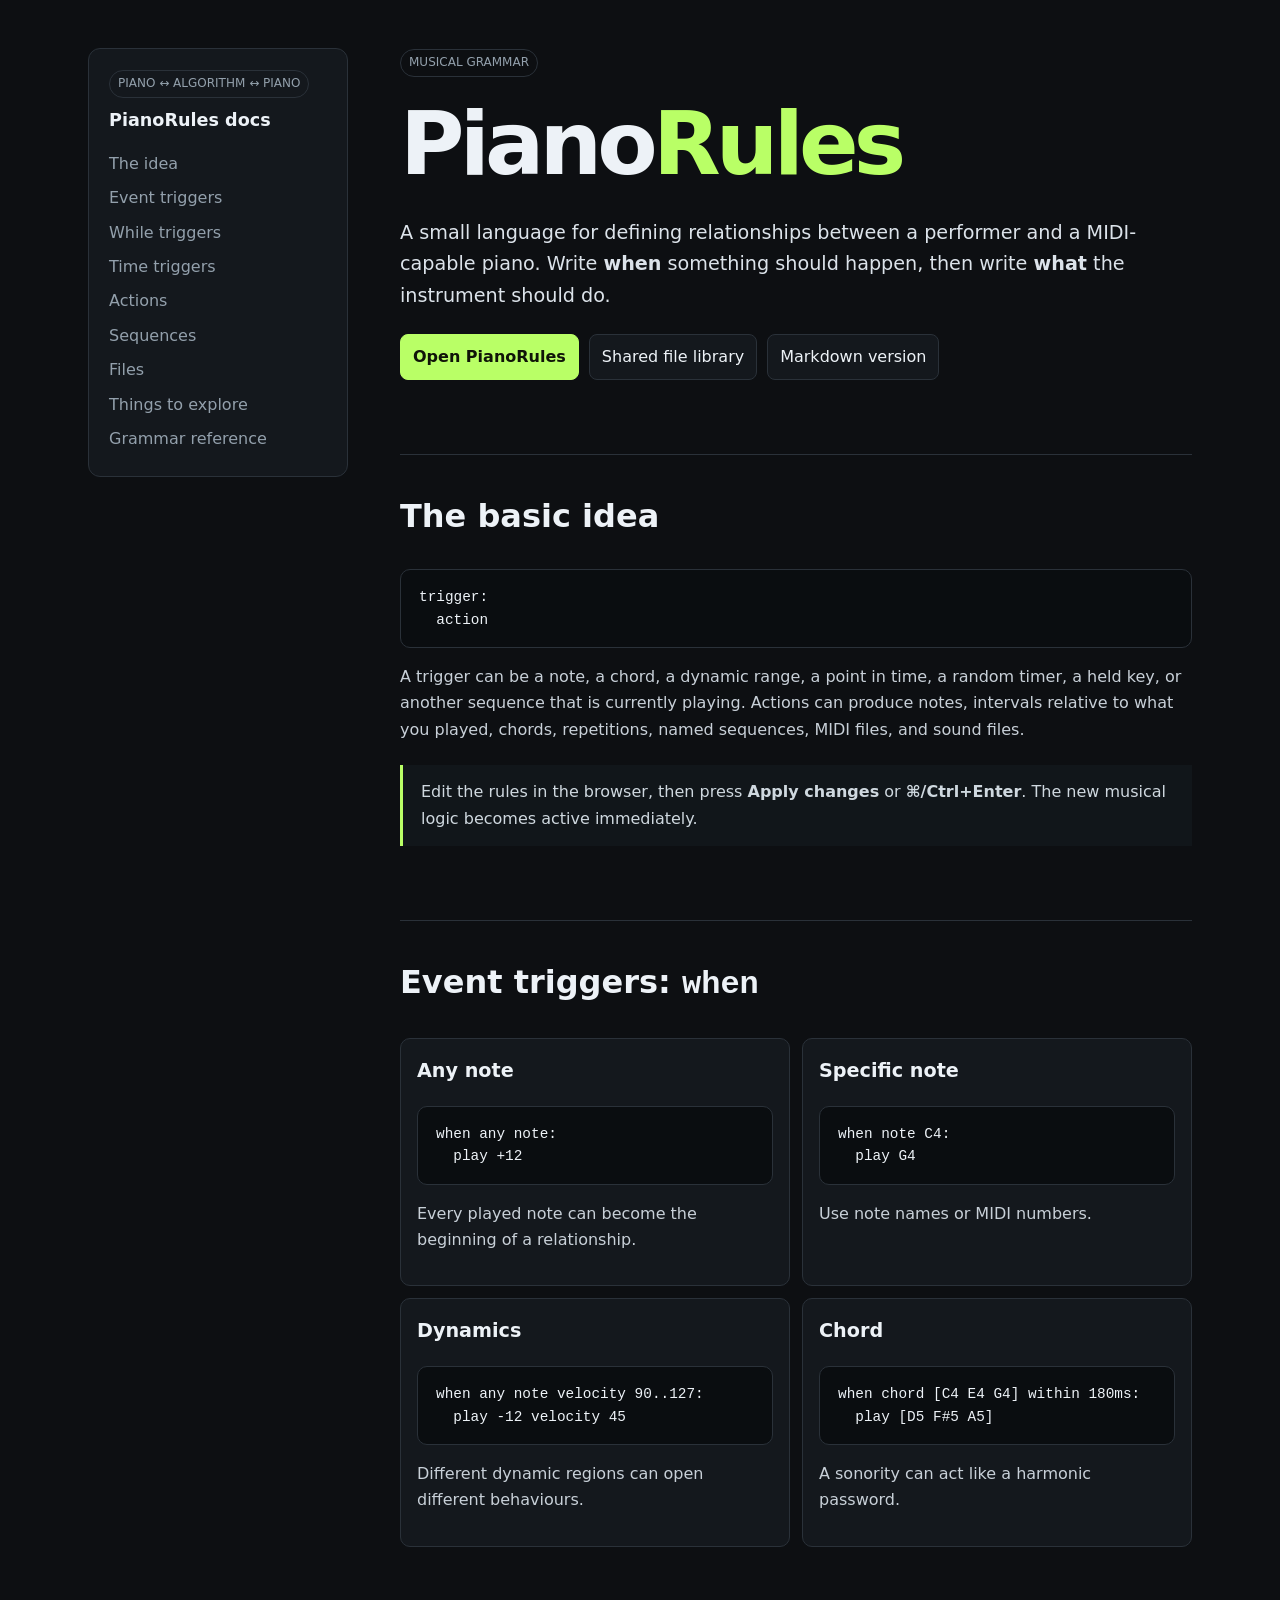
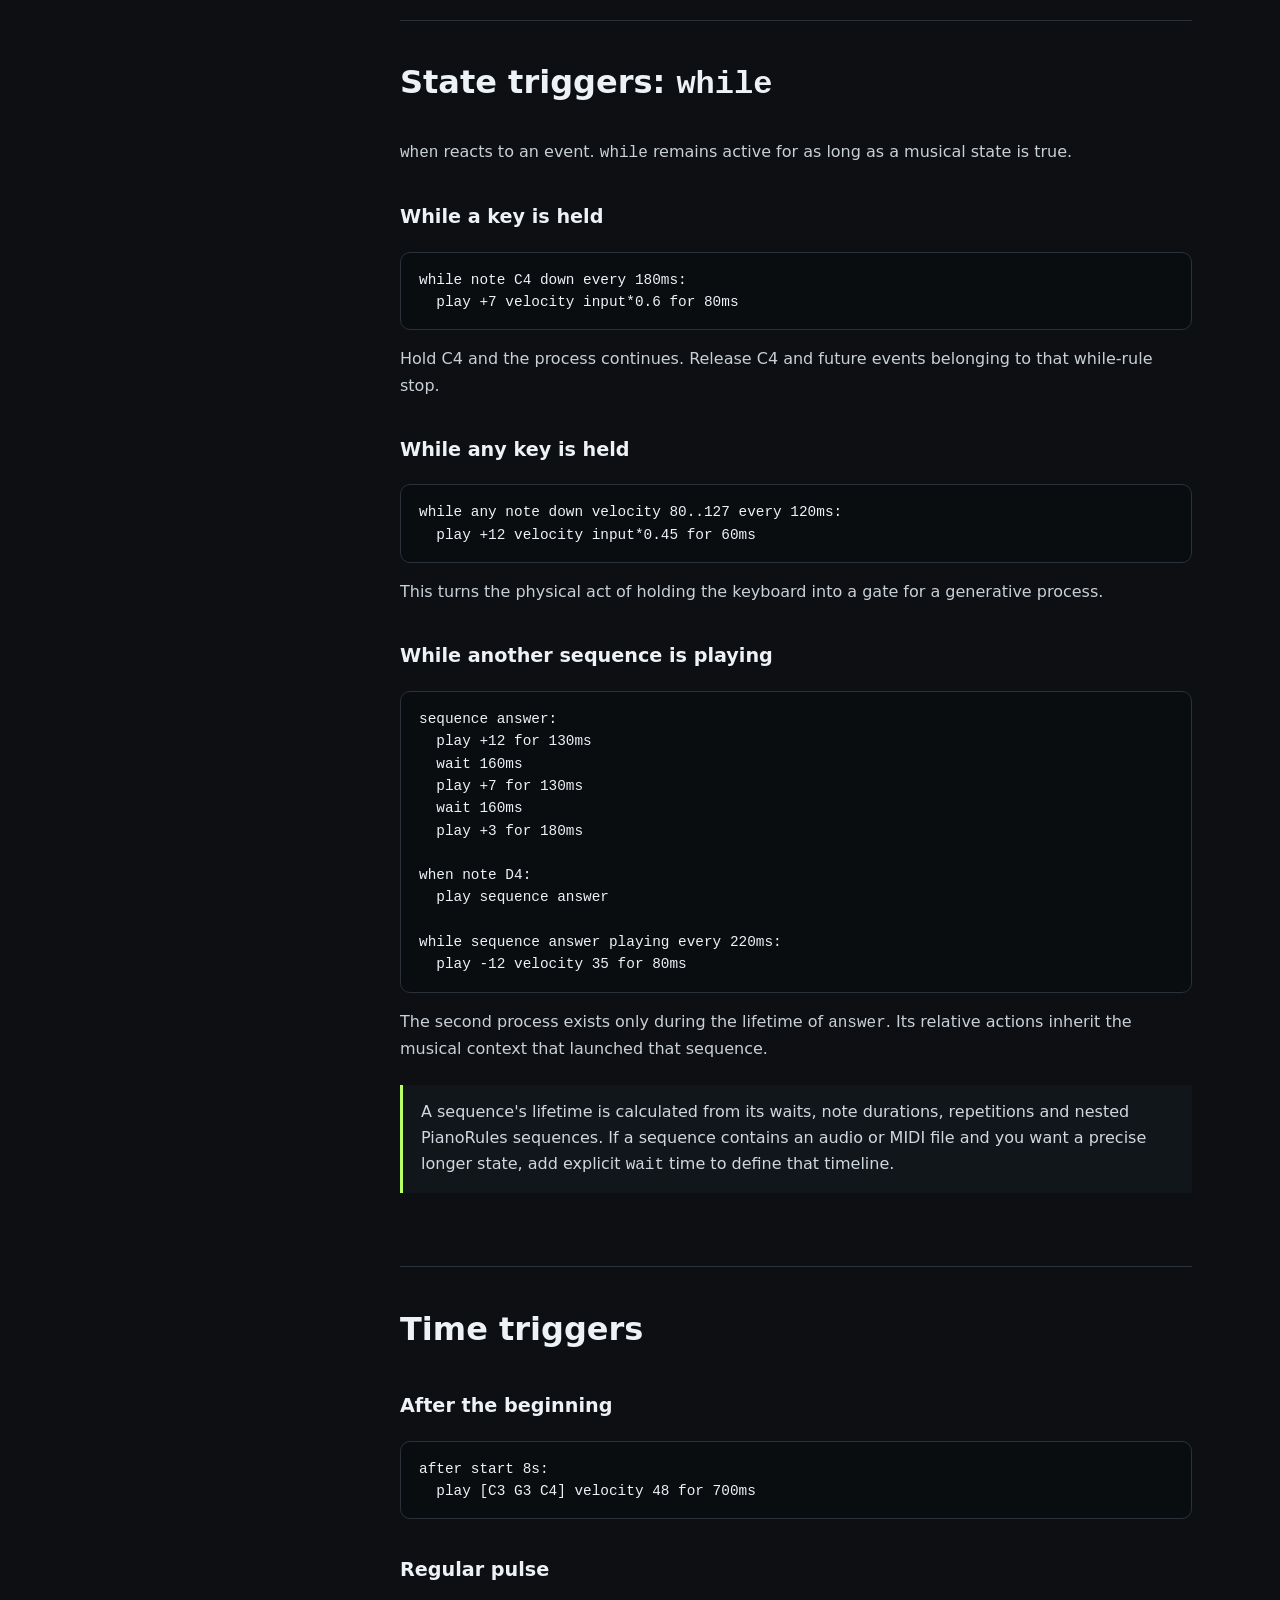
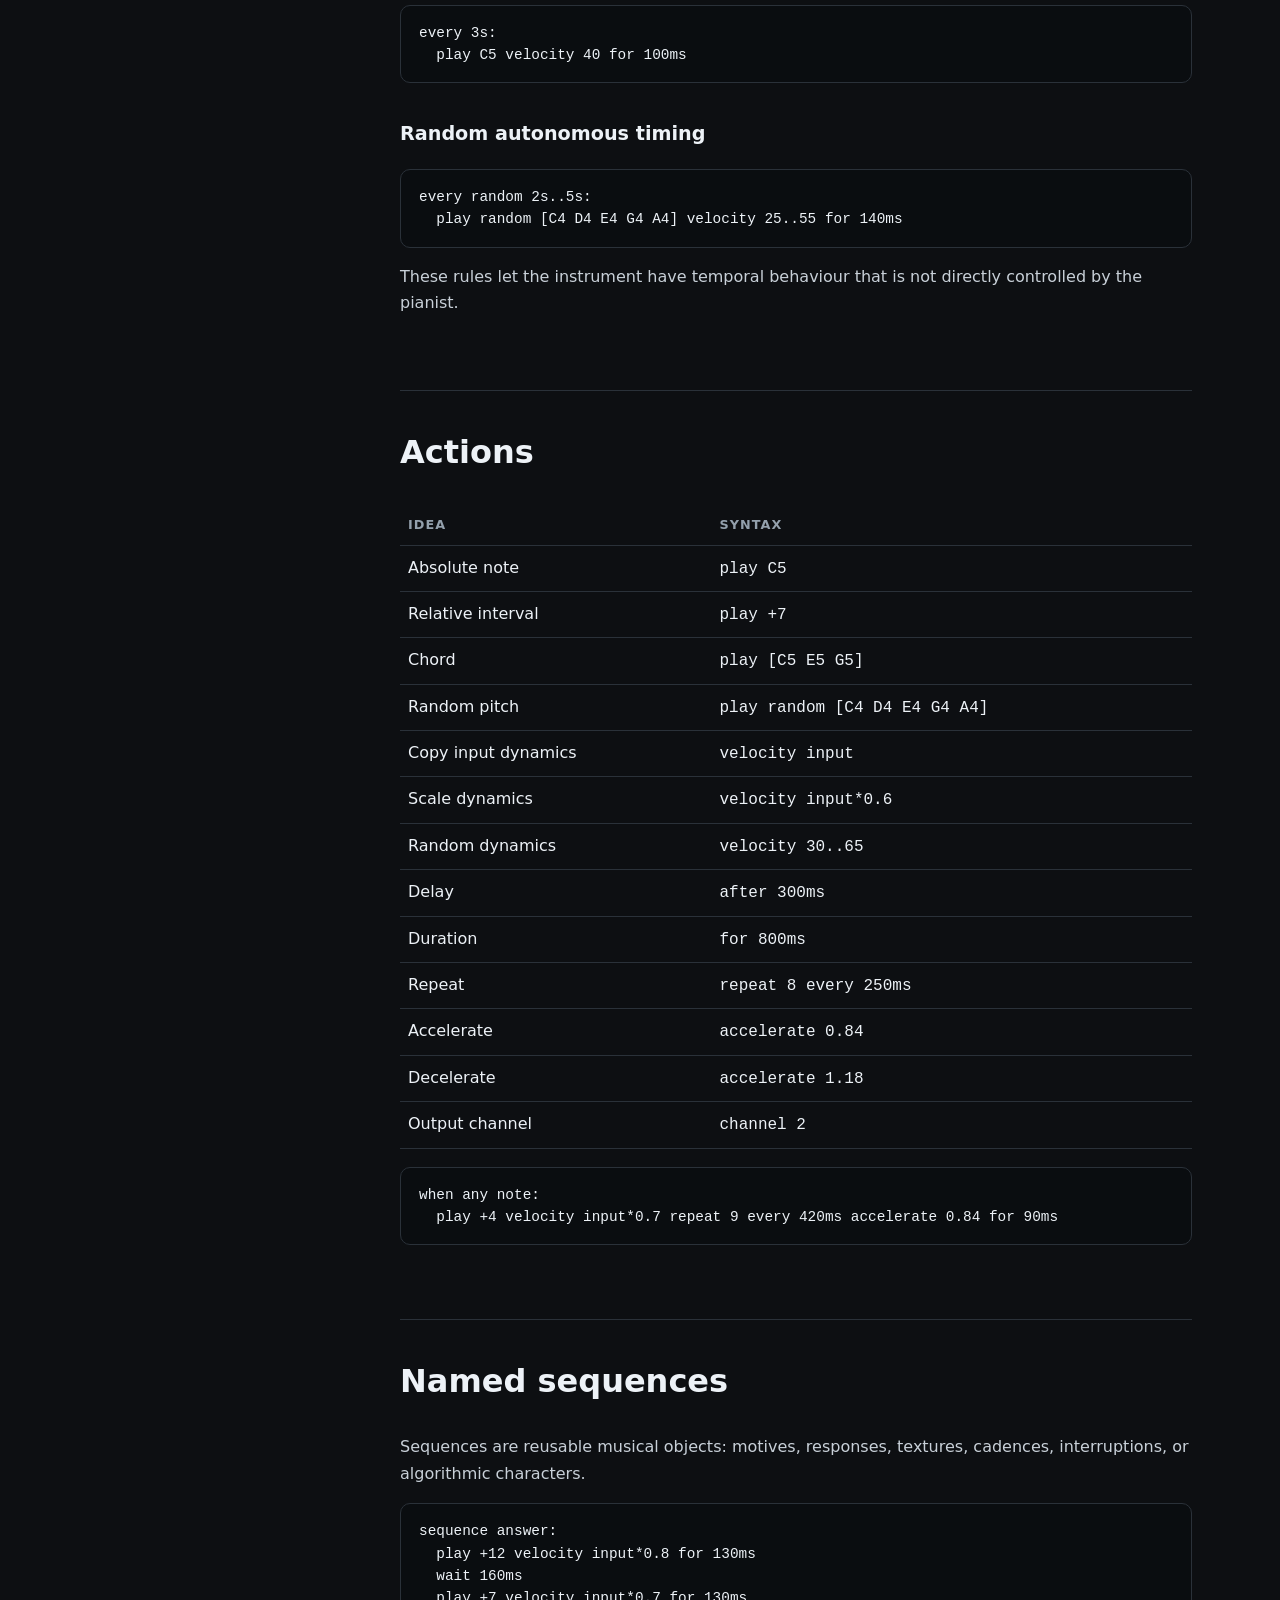
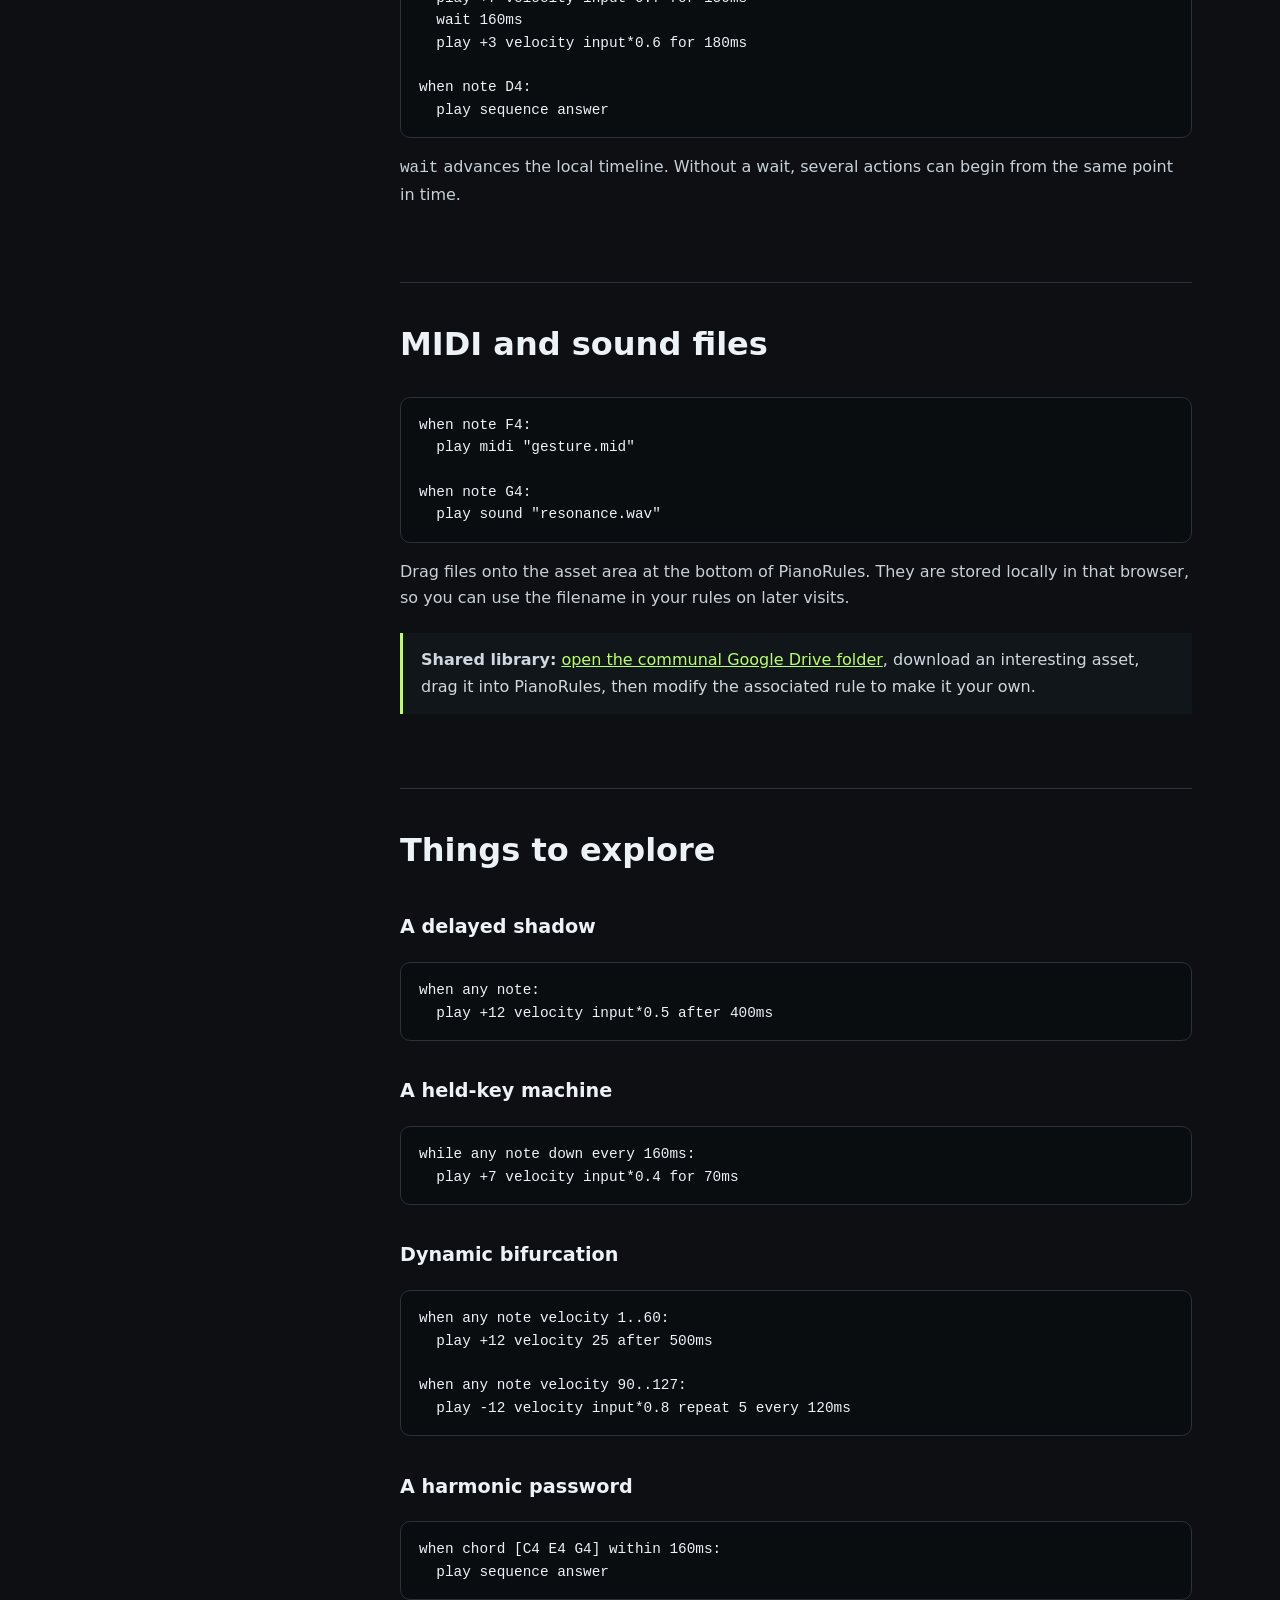
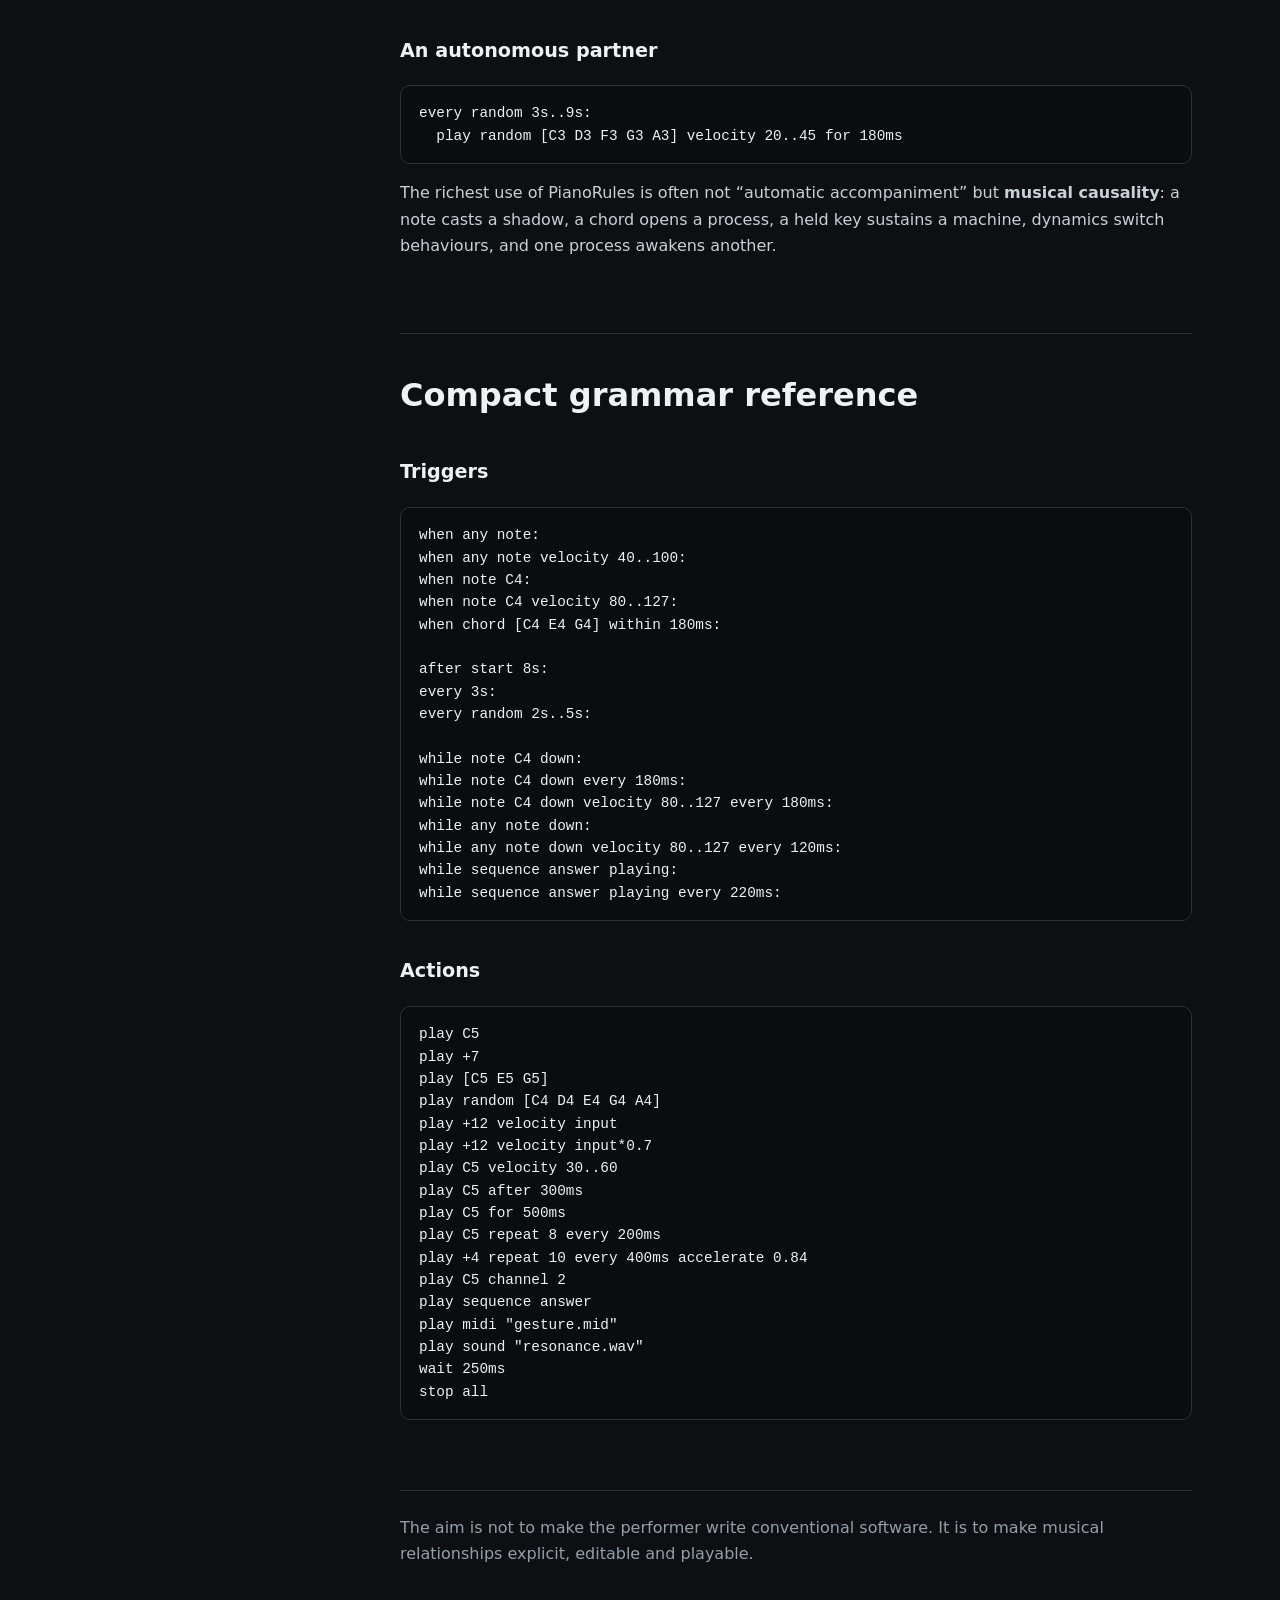
==== docs/index.html @ 67c1be5c "prototype v3 docs" ====
<!doctype html>
<html lang="en">
<head>
  <meta charset="utf-8">
  <meta name="viewport" content="width=device-width,initial-scale=1">
  <meta name="theme-color" content="#0d0f12">
  <title>PianoRules — Musical Grammar</title>
  <style>
    :root{color-scheme:dark;--bg:#0d0f12;--panel:#14181d;--line:#2a3139;--text:#edf2f7;--muted:#93a0ac;--accent:#b9ff66;--code:#0a0d10}
    *{box-sizing:border-box} html{scroll-behavior:smooth} body{margin:0;background:var(--bg);color:var(--text);font:16px/1.65 ui-sans-serif,system-ui,-apple-system,BlinkMacSystemFont,"Segoe UI",sans-serif}
    a{color:var(--accent)} code,pre{font-family:ui-monospace,SFMono-Regular,Menlo,Monaco,Consolas,monospace}
    .layout{display:grid;grid-template-columns:260px minmax(0,820px);gap:52px;max-width:1160px;margin:auto;padding:48px 28px 100px}
    nav{position:sticky;top:28px;align-self:start;border:1px solid var(--line);background:var(--panel);padding:20px;border-radius:12px}
    nav strong{display:block;font-size:1.1rem;margin-bottom:12px} nav a{display:block;color:var(--muted);text-decoration:none;padding:4px 0} nav a:hover{color:var(--text)}
    .pill{display:inline-block;border:1px solid var(--line);border-radius:999px;padding:3px 8px;color:var(--muted);font-size:.75rem;margin-bottom:8px}
    h1{font-size:clamp(2.6rem,7vw,5.5rem);letter-spacing:-.055em;line-height:.95;margin:.2em 0 .35em} h2{font-size:2rem;margin-top:2.3em;border-top:1px solid var(--line);padding-top:1.1em} h3{font-size:1.2rem;margin-top:1.8em}
    p,li{color:#c8d0d8}.lead{font-size:1.2rem;color:#dce3ea;max-width:62ch}.accent{color:var(--accent)}
    pre{background:var(--code);border:1px solid var(--line);padding:16px 18px;border-radius:10px;overflow:auto;font-size:.9rem;line-height:1.55}
    .callout{border-left:3px solid var(--accent);background:#11161a;padding:14px 18px;margin:22px 0;color:#cfd8df}
    .cards{display:grid;grid-template-columns:repeat(2,minmax(0,1fr));gap:12px}.card{border:1px solid var(--line);background:var(--panel);padding:16px;border-radius:10px}.card h3{margin-top:0}
    .toplinks{display:flex;gap:10px;flex-wrap:wrap;margin:22px 0 34px}.button{border:1px solid var(--line);background:var(--panel);color:var(--text);text-decoration:none;padding:9px 12px;border-radius:8px}.button.primary{background:var(--accent);color:#101408;border-color:var(--accent);font-weight:700}
    table{width:100%;border-collapse:collapse;margin:18px 0}td,th{border-bottom:1px solid var(--line);text-align:left;padding:9px 8px;vertical-align:top}th{color:var(--muted);font-size:.8rem;text-transform:uppercase;letter-spacing:.08em}
    footer{margin-top:70px;border-top:1px solid var(--line);padding-top:24px;color:var(--muted)}
    @media(max-width:850px){.layout{display:block;padding:28px 18px 80px}nav{position:static;margin-bottom:34px}.cards{grid-template-columns:1fr}}
  </style>
</head>
<body>
<div class="layout">
  <nav>
    <span class="pill">PIANO ↔ ALGORITHM ↔ PIANO</span>
    <strong>PianoRules docs</strong>
    <a href="#idea">The idea</a>
    <a href="#when">Event triggers</a>
    <a href="#while">While triggers</a>
    <a href="#time">Time triggers</a>
    <a href="#actions">Actions</a>
    <a href="#sequences">Sequences</a>
    <a href="#files">Files</a>
    <a href="#explore">Things to explore</a>
    <a href="#reference">Grammar reference</a>
  </nav>

  <article>
    <span class="pill">MUSICAL GRAMMAR</span>
    <h1>Piano<span class="accent">Rules</span></h1>
    <p class="lead">A small language for defining relationships between a performer and a MIDI-capable piano. Write <strong>when</strong> something should happen, then write <strong>what</strong> the instrument should do.</p>
    <div class="toplinks">
      <a class="button primary" href="../">Open PianoRules</a>
      <a class="button" target="_blank" rel="noopener" href="https://drive.google.com/drive/folders/13X9AR03kODoQFeSk52oS9WSVNPSqHkpw?usp=sharing">Shared file library</a>
      <a class="button" href="README.md">Markdown version</a>
    </div>

    <section id="idea">
      <h2>The basic idea</h2>
      <pre><code>trigger:
  action</code></pre>
      <p>A trigger can be a note, a chord, a dynamic range, a point in time, a random timer, a held key, or another sequence that is currently playing. Actions can produce notes, intervals relative to what you played, chords, repetitions, named sequences, MIDI files, and sound files.</p>
      <div class="callout">Edit the rules in the browser, then press <strong>Apply changes</strong> or <strong>⌘/Ctrl+Enter</strong>. The new musical logic becomes active immediately.</div>
    </section>

    <section id="when">
      <h2>Event triggers: <code>when</code></h2>
      <div class="cards">
        <div class="card"><h3>Any note</h3><pre><code>when any note:
  play +12</code></pre><p>Every played note can become the beginning of a relationship.</p></div>
        <div class="card"><h3>Specific note</h3><pre><code>when note C4:
  play G4</code></pre><p>Use note names or MIDI numbers.</p></div>
        <div class="card"><h3>Dynamics</h3><pre><code>when any note velocity 90..127:
  play -12 velocity 45</code></pre><p>Different dynamic regions can open different behaviours.</p></div>
        <div class="card"><h3>Chord</h3><pre><code>when chord [C4 E4 G4] within 180ms:
  play [D5 F#5 A5]</code></pre><p>A sonority can act like a harmonic password.</p></div>
      </div>
    </section>

    <section id="while">
      <h2>State triggers: <code>while</code></h2>
      <p><code>when</code> reacts to an event. <code>while</code> remains active for as long as a musical state is true.</p>
      <h3>While a key is held</h3>
      <pre><code>while note C4 down every 180ms:
  play +7 velocity input*0.6 for 80ms</code></pre>
      <p>Hold C4 and the process continues. Release C4 and future events belonging to that while-rule stop.</p>
      <h3>While any key is held</h3>
      <pre><code>while any note down velocity 80..127 every 120ms:
  play +12 velocity input*0.45 for 60ms</code></pre>
      <p>This turns the physical act of holding the keyboard into a gate for a generative process.</p>
      <h3>While another sequence is playing</h3>
      <pre><code>sequence answer:
  play +12 for 130ms
  wait 160ms
  play +7 for 130ms
  wait 160ms
  play +3 for 180ms

when note D4:
  play sequence answer

while sequence answer playing every 220ms:
  play -12 velocity 35 for 80ms</code></pre>
      <p>The second process exists only during the lifetime of <code>answer</code>. Its relative actions inherit the musical context that launched that sequence.</p>
      <div class="callout">A sequence's lifetime is calculated from its waits, note durations, repetitions and nested PianoRules sequences. If a sequence contains an audio or MIDI file and you want a precise longer state, add explicit <code>wait</code> time to define that timeline.</div>
    </section>

    <section id="time">
      <h2>Time triggers</h2>
      <h3>After the beginning</h3><pre><code>after start 8s:
  play [C3 G3 C4] velocity 48 for 700ms</code></pre>
      <h3>Regular pulse</h3><pre><code>every 3s:
  play C5 velocity 40 for 100ms</code></pre>
      <h3>Random autonomous timing</h3><pre><code>every random 2s..5s:
  play random [C4 D4 E4 G4 A4] velocity 25..55 for 140ms</code></pre>
      <p>These rules let the instrument have temporal behaviour that is not directly controlled by the pianist.</p>
    </section>

    <section id="actions">
      <h2>Actions</h2>
      <table>
        <tr><th>Idea</th><th>Syntax</th></tr>
        <tr><td>Absolute note</td><td><code>play C5</code></td></tr>
        <tr><td>Relative interval</td><td><code>play +7</code></td></tr>
        <tr><td>Chord</td><td><code>play [C5 E5 G5]</code></td></tr>
        <tr><td>Random pitch</td><td><code>play random [C4 D4 E4 G4 A4]</code></td></tr>
        <tr><td>Copy input dynamics</td><td><code>velocity input</code></td></tr>
        <tr><td>Scale dynamics</td><td><code>velocity input*0.6</code></td></tr>
        <tr><td>Random dynamics</td><td><code>velocity 30..65</code></td></tr>
        <tr><td>Delay</td><td><code>after 300ms</code></td></tr>
        <tr><td>Duration</td><td><code>for 800ms</code></td></tr>
        <tr><td>Repeat</td><td><code>repeat 8 every 250ms</code></td></tr>
        <tr><td>Accelerate</td><td><code>accelerate 0.84</code></td></tr>
        <tr><td>Decelerate</td><td><code>accelerate 1.18</code></td></tr>
        <tr><td>Output channel</td><td><code>channel 2</code></td></tr>
      </table>
      <pre><code>when any note:
  play +4 velocity input*0.7 repeat 9 every 420ms accelerate 0.84 for 90ms</code></pre>
    </section>

    <section id="sequences">
      <h2>Named sequences</h2>
      <p>Sequences are reusable musical objects: motives, responses, textures, cadences, interruptions, or algorithmic characters.</p>
      <pre><code>sequence answer:
  play +12 velocity input*0.8 for 130ms
  wait 160ms
  play +7 velocity input*0.7 for 130ms
  wait 160ms
  play +3 velocity input*0.6 for 180ms

when note D4:
  play sequence answer</code></pre>
      <p><code>wait</code> advances the local timeline. Without a wait, several actions can begin from the same point in time.</p>
    </section>

    <section id="files">
      <h2>MIDI and sound files</h2>
      <pre><code>when note F4:
  play midi "gesture.mid"

when note G4:
  play sound "resonance.wav"</code></pre>
      <p>Drag files onto the asset area at the bottom of PianoRules. They are stored locally in that browser, so you can use the filename in your rules on later visits.</p>
      <div class="callout"><strong>Shared library:</strong> <a target="_blank" rel="noopener" href="https://drive.google.com/drive/folders/13X9AR03kODoQFeSk52oS9WSVNPSqHkpw?usp=sharing">open the communal Google Drive folder</a>, download an interesting asset, drag it into PianoRules, then modify the associated rule to make it your own.</div>
    </section>

    <section id="explore">
      <h2>Things to explore</h2>
      <h3>A delayed shadow</h3><pre><code>when any note:
  play +12 velocity input*0.5 after 400ms</code></pre>
      <h3>A held-key machine</h3><pre><code>while any note down every 160ms:
  play +7 velocity input*0.4 for 70ms</code></pre>
      <h3>Dynamic bifurcation</h3><pre><code>when any note velocity 1..60:
  play +12 velocity 25 after 500ms

when any note velocity 90..127:
  play -12 velocity input*0.8 repeat 5 every 120ms</code></pre>
      <h3>A harmonic password</h3><pre><code>when chord [C4 E4 G4] within 160ms:
  play sequence answer</code></pre>
      <h3>An autonomous partner</h3><pre><code>every random 3s..9s:
  play random [C3 D3 F3 G3 A3] velocity 20..45 for 180ms</code></pre>
      <p>The richest use of PianoRules is often not “automatic accompaniment” but <strong>musical causality</strong>: a note casts a shadow, a chord opens a process, a held key sustains a machine, dynamics switch behaviours, and one process awakens another.</p>
    </section>

    <section id="reference">
      <h2>Compact grammar reference</h2>
      <h3>Triggers</h3>
      <pre><code>when any note:
when any note velocity 40..100:
when note C4:
when note C4 velocity 80..127:
when chord [C4 E4 G4] within 180ms:

after start 8s:
every 3s:
every random 2s..5s:

while note C4 down:
while note C4 down every 180ms:
while note C4 down velocity 80..127 every 180ms:
while any note down:
while any note down velocity 80..127 every 120ms:
while sequence answer playing:
while sequence answer playing every 220ms:</code></pre>
      <h3>Actions</h3>
      <pre><code>play C5
play +7
play [C5 E5 G5]
play random [C4 D4 E4 G4 A4]
play +12 velocity input
play +12 velocity input*0.7
play C5 velocity 30..60
play C5 after 300ms
play C5 for 500ms
play C5 repeat 8 every 200ms
play +4 repeat 10 every 400ms accelerate 0.84
play C5 channel 2
play sequence answer
play midi "gesture.mid"
play sound "resonance.wav"
wait 250ms
stop all</code></pre>
    </section>

    <footer>The aim is not to make the performer write conventional software. It is to make musical relationships explicit, editable and playable.</footer>
  </article>
</div>
</body>
</html>
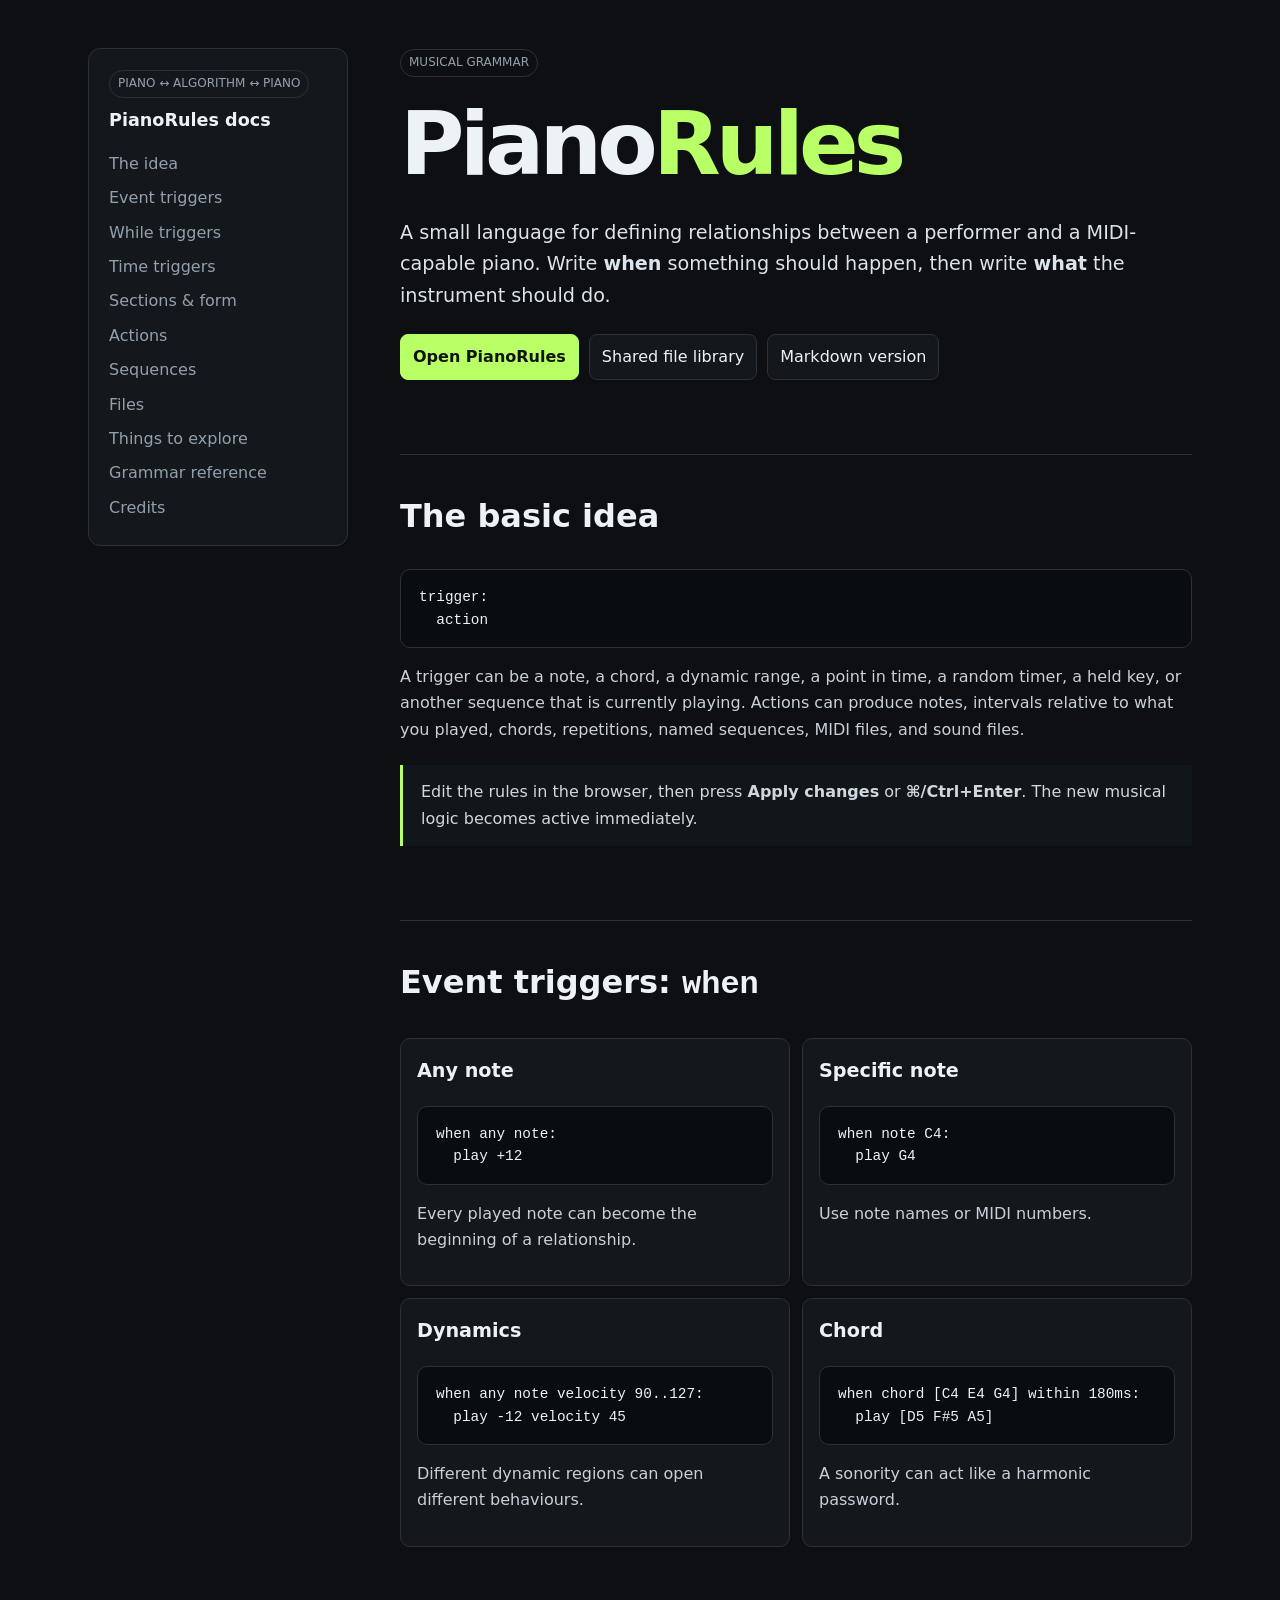
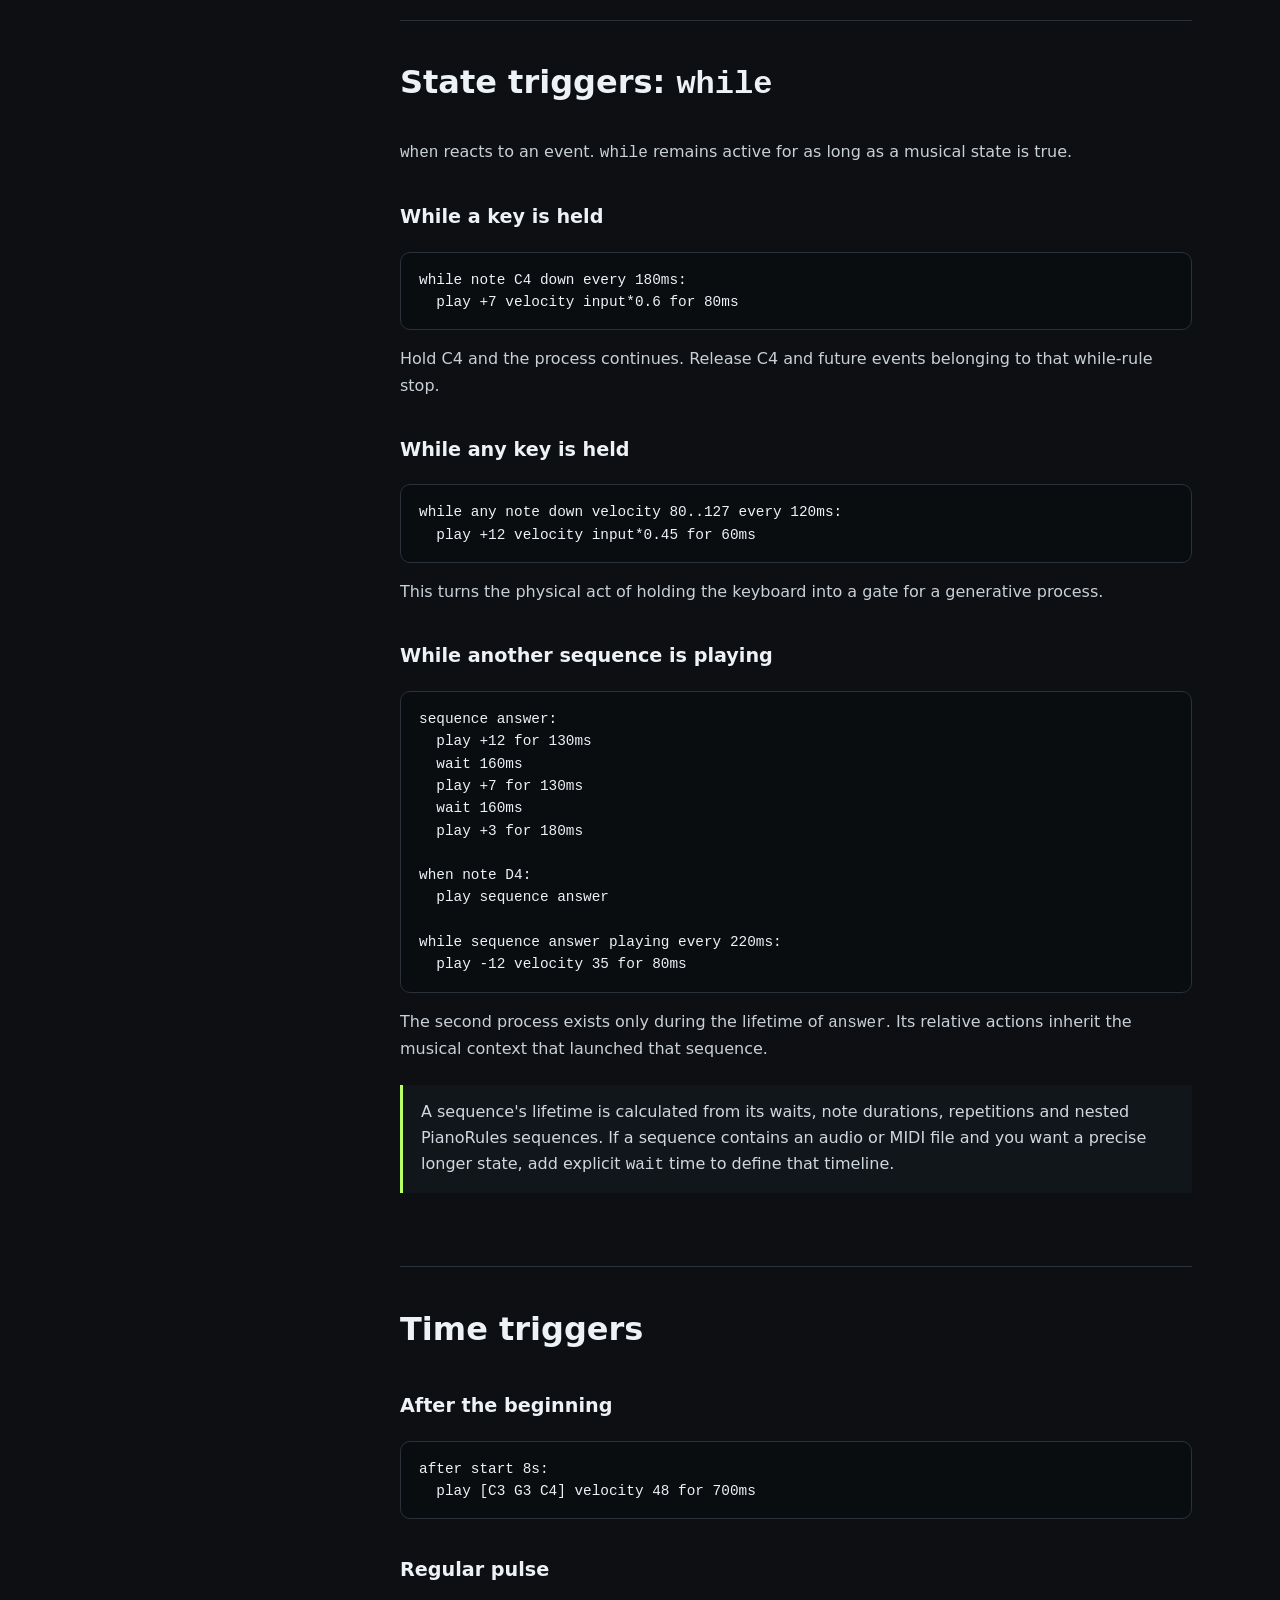
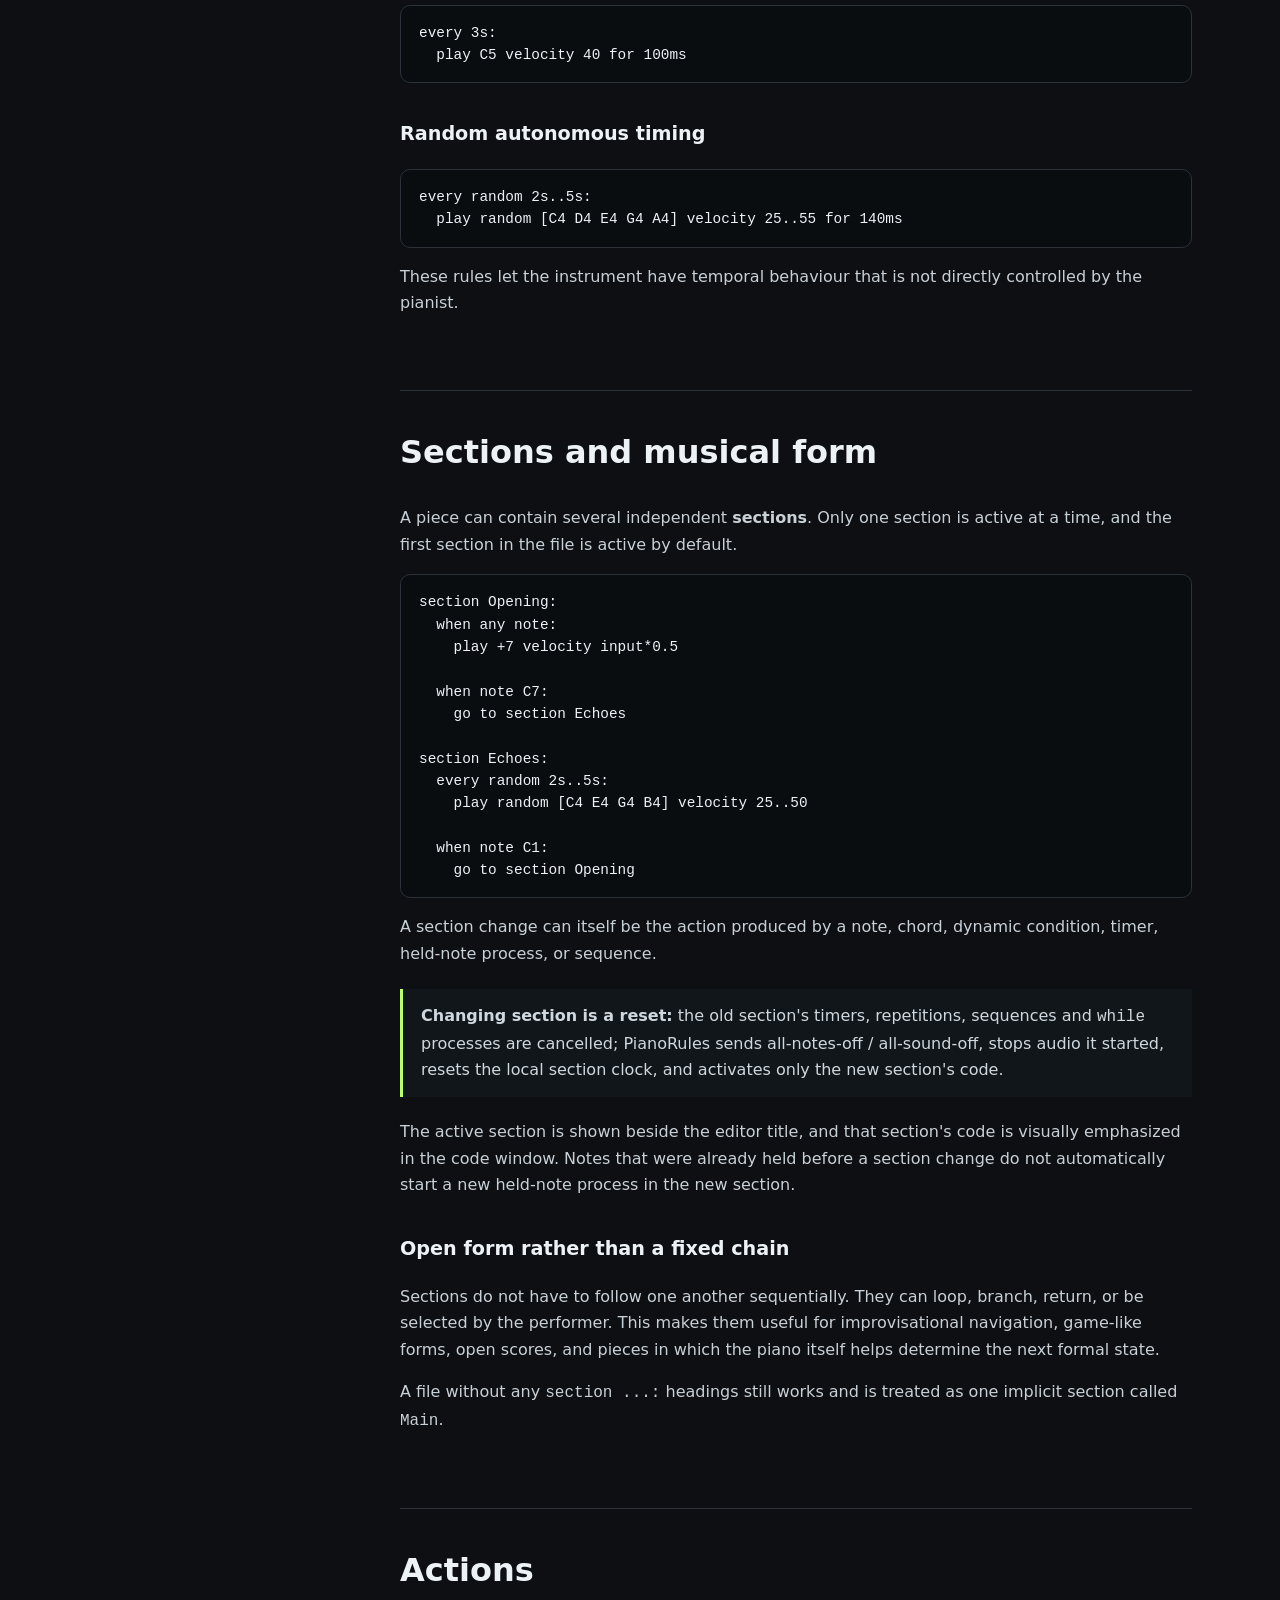
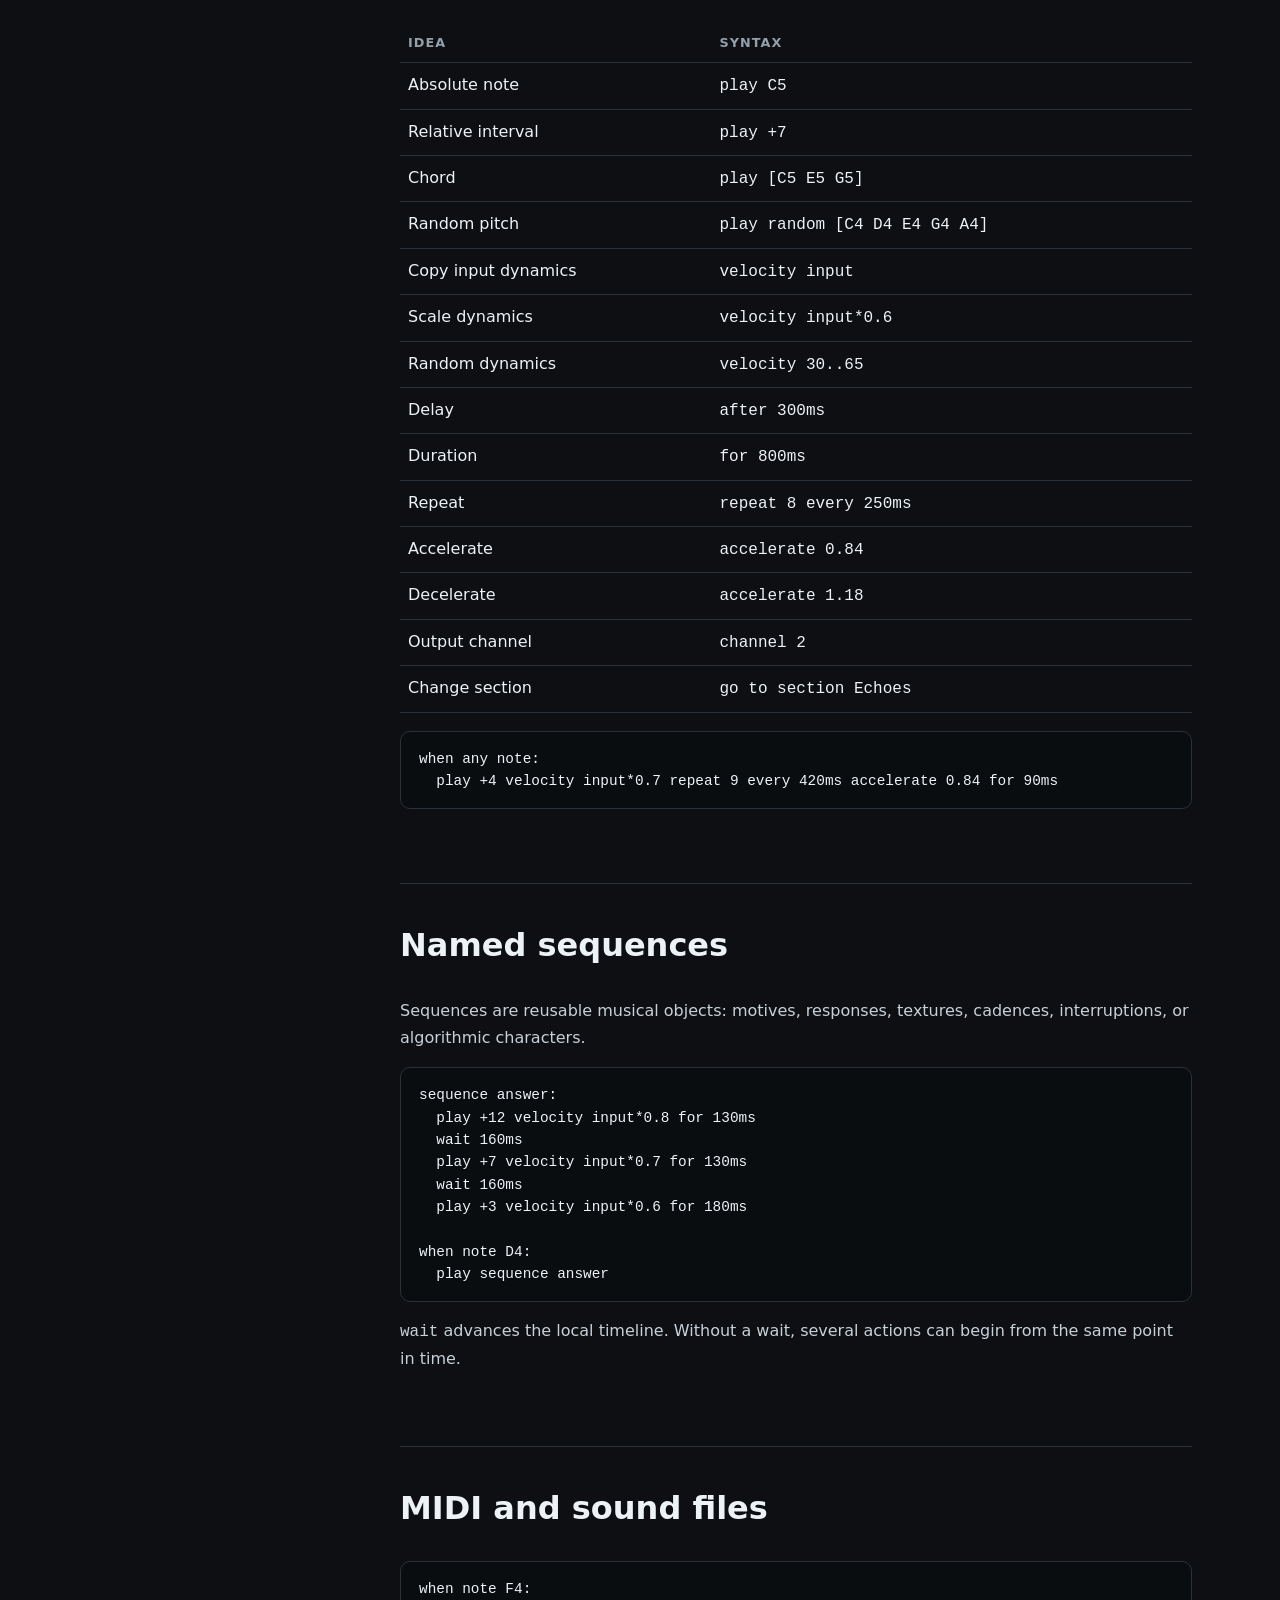
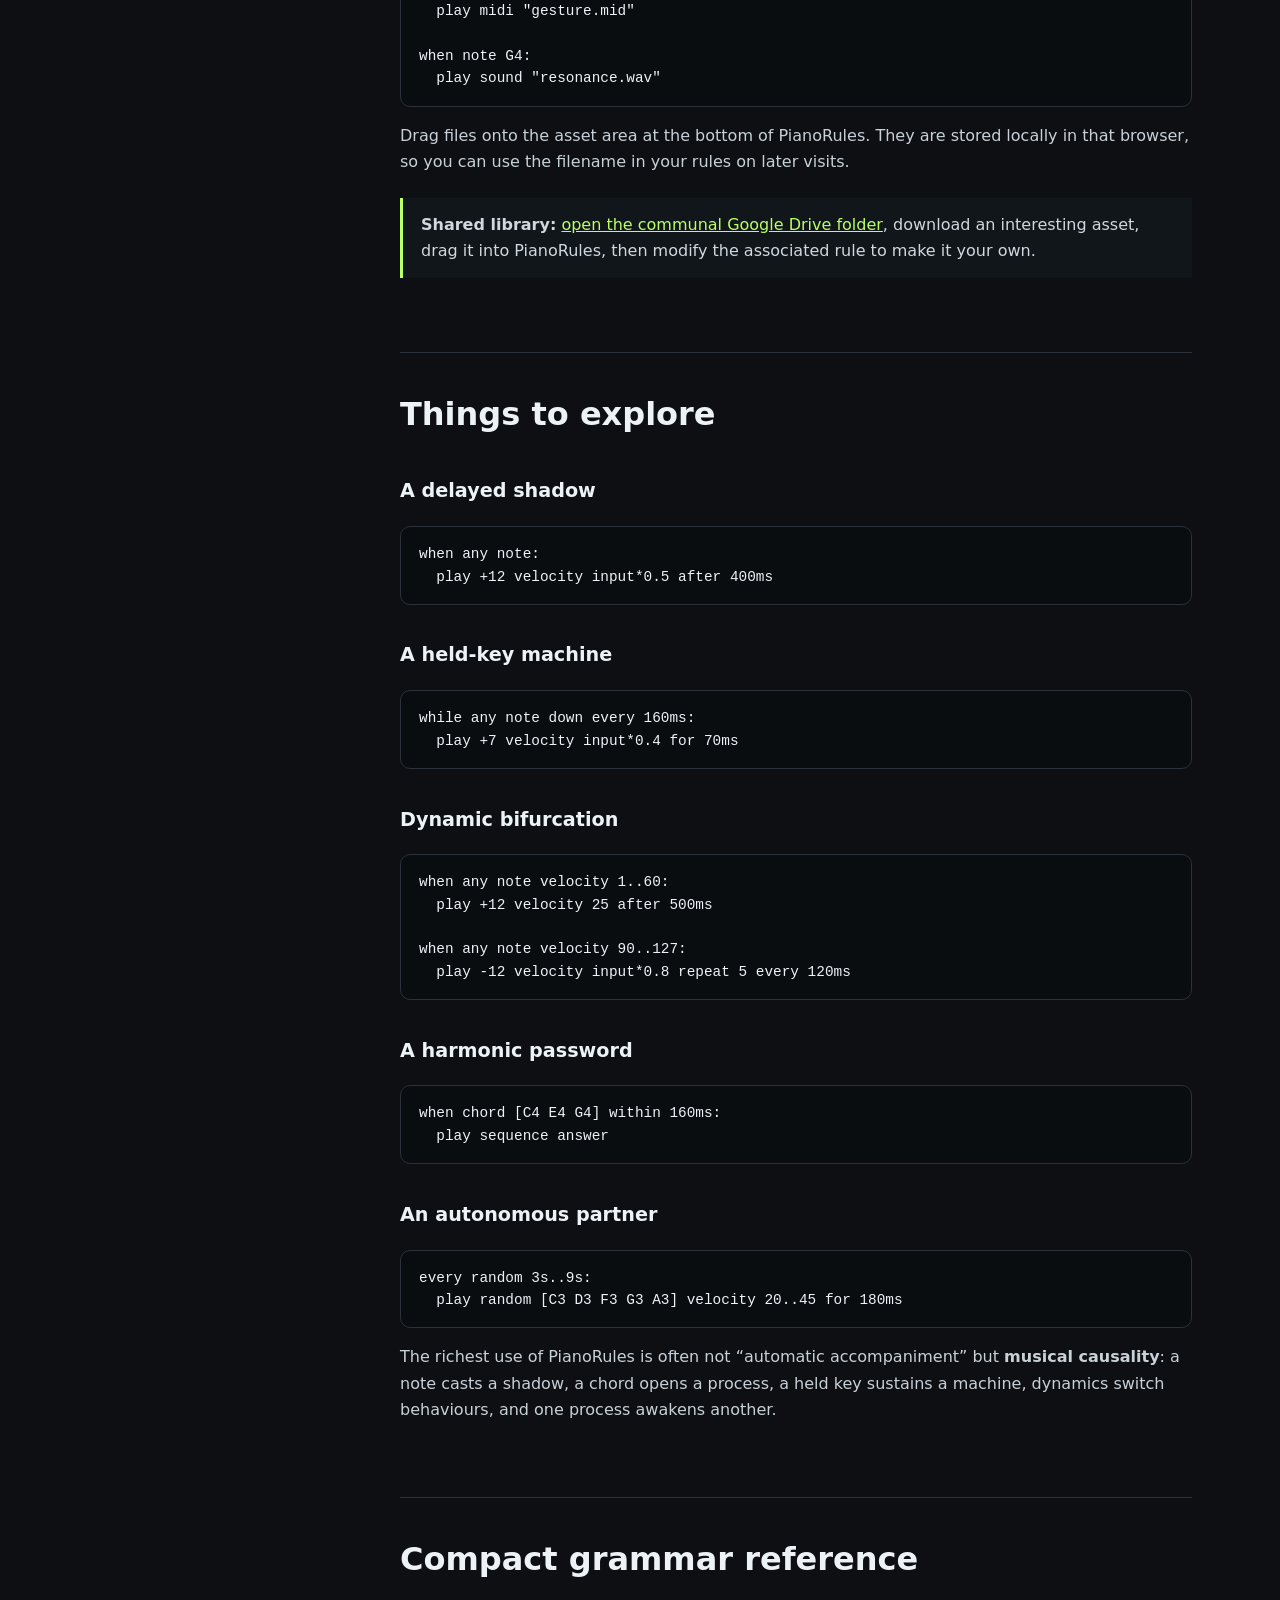
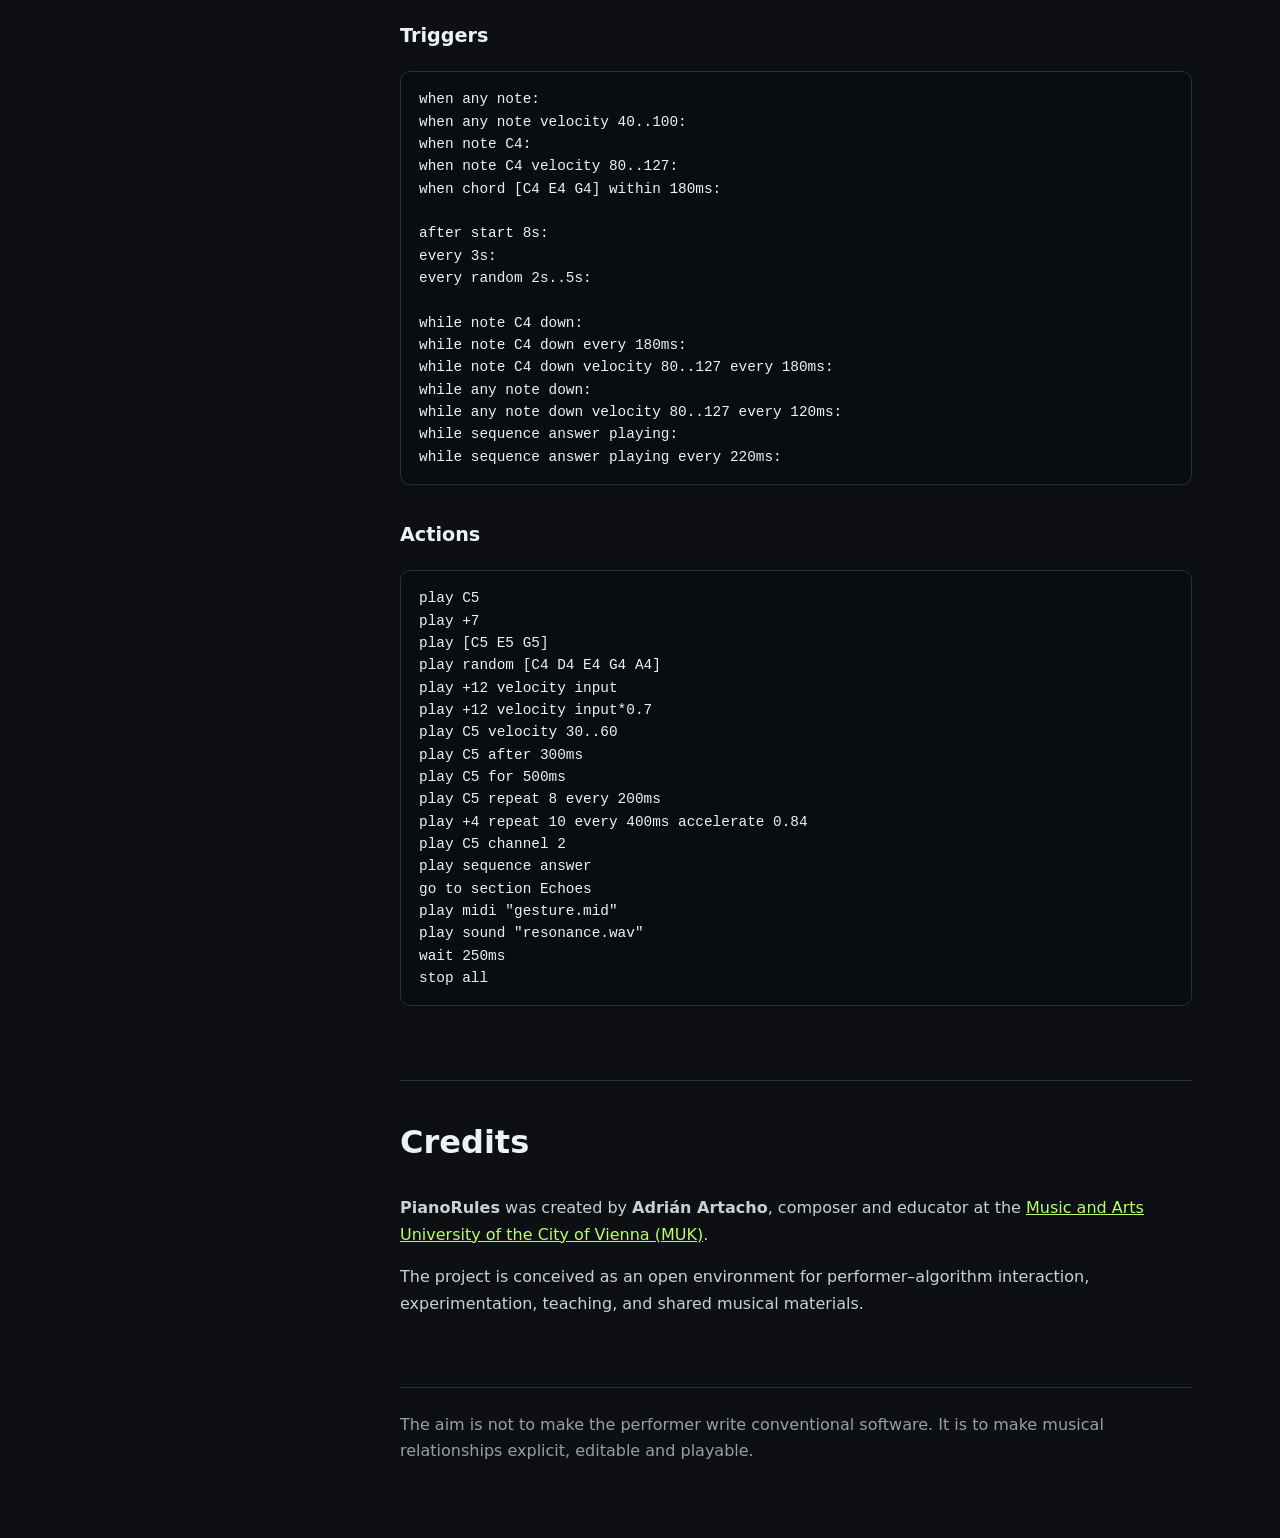
==== commit 72715408: "prototype v5 multisection" ====
--- a/docs/index.html
+++ b/docs/index.html
@@ -33,11 +33,13 @@
     <a href="#when">Event triggers</a>
     <a href="#while">While triggers</a>
     <a href="#time">Time triggers</a>
+    <a href="#sections">Sections &amp; form</a>
     <a href="#actions">Actions</a>
     <a href="#sequences">Sequences</a>
     <a href="#files">Files</a>
     <a href="#explore">Things to explore</a>
     <a href="#reference">Grammar reference</a>
+    <a href="#credits">Credits</a>
   </nav>
 
   <article>
@@ -109,6 +111,31 @@
       <h3>Random autonomous timing</h3><pre><code>every random 2s..5s:
   play random [C4 D4 E4 G4 A4] velocity 25..55 for 140ms</code></pre>
       <p>These rules let the instrument have temporal behaviour that is not directly controlled by the pianist.</p>
+    </section>
+
+
+    <section id="sections">
+      <h2>Sections and musical form</h2>
+      <p>A piece can contain several independent <strong>sections</strong>. Only one section is active at a time, and the first section in the file is active by default.</p>
+      <pre><code>section Opening:
+  when any note:
+    play +7 velocity input*0.5
+
+  when note C7:
+    go to section Echoes
+
+section Echoes:
+  every random 2s..5s:
+    play random [C4 E4 G4 B4] velocity 25..50
+
+  when note C1:
+    go to section Opening</code></pre>
+      <p>A section change can itself be the action produced by a note, chord, dynamic condition, timer, held-note process, or sequence.</p>
+      <div class="callout"><strong>Changing section is a reset:</strong> the old section's timers, repetitions, sequences and <code>while</code> processes are cancelled; PianoRules sends all-notes-off / all-sound-off, stops audio it started, resets the local section clock, and activates only the new section's code.</div>
+      <p>The active section is shown beside the editor title, and that section's code is visually emphasized in the code window. Notes that were already held before a section change do not automatically start a new held-note process in the new section.</p>
+      <h3>Open form rather than a fixed chain</h3>
+      <p>Sections do not have to follow one another sequentially. They can loop, branch, return, or be selected by the performer. This makes them useful for improvisational navigation, game-like forms, open scores, and pieces in which the piano itself helps determine the next formal state.</p>
+      <p>A file without any <code>section ...:</code> headings still works and is treated as one implicit section called <code>Main</code>.</p>
     </section>
 
     <section id="actions">
@@ -128,6 +155,7 @@
         <tr><td>Accelerate</td><td><code>accelerate 0.84</code></td></tr>
         <tr><td>Decelerate</td><td><code>accelerate 1.18</code></td></tr>
         <tr><td>Output channel</td><td><code>channel 2</code></td></tr>
+        <tr><td>Change section</td><td><code>go to section Echoes</code></td></tr>
       </table>
       <pre><code>when any note:
   play +4 velocity input*0.7 repeat 9 every 420ms accelerate 0.84 for 90ms</code></pre>
@@ -211,10 +239,18 @@
 play +4 repeat 10 every 400ms accelerate 0.84
 play C5 channel 2
 play sequence answer
+go to section Echoes
 play midi "gesture.mid"
 play sound "resonance.wav"
 wait 250ms
 stop all</code></pre>
+    </section>
+
+
+    <section id="credits">
+      <h2>Credits</h2>
+      <p><strong>PianoRules</strong> was created by <strong>Adrián Artacho</strong>, composer and educator at the <a href="https://muk.ac.at/studienangebot/lehrende/details/adrian-artacho.html" target="_blank" rel="noopener">Music and Arts University of the City of Vienna (MUK)</a>.</p>
+      <p>The project is conceived as an open environment for performer–algorithm interaction, experimentation, teaching, and shared musical materials.</p>
     </section>
 
     <footer>The aim is not to make the performer write conventional software. It is to make musical relationships explicit, editable and playable.</footer>
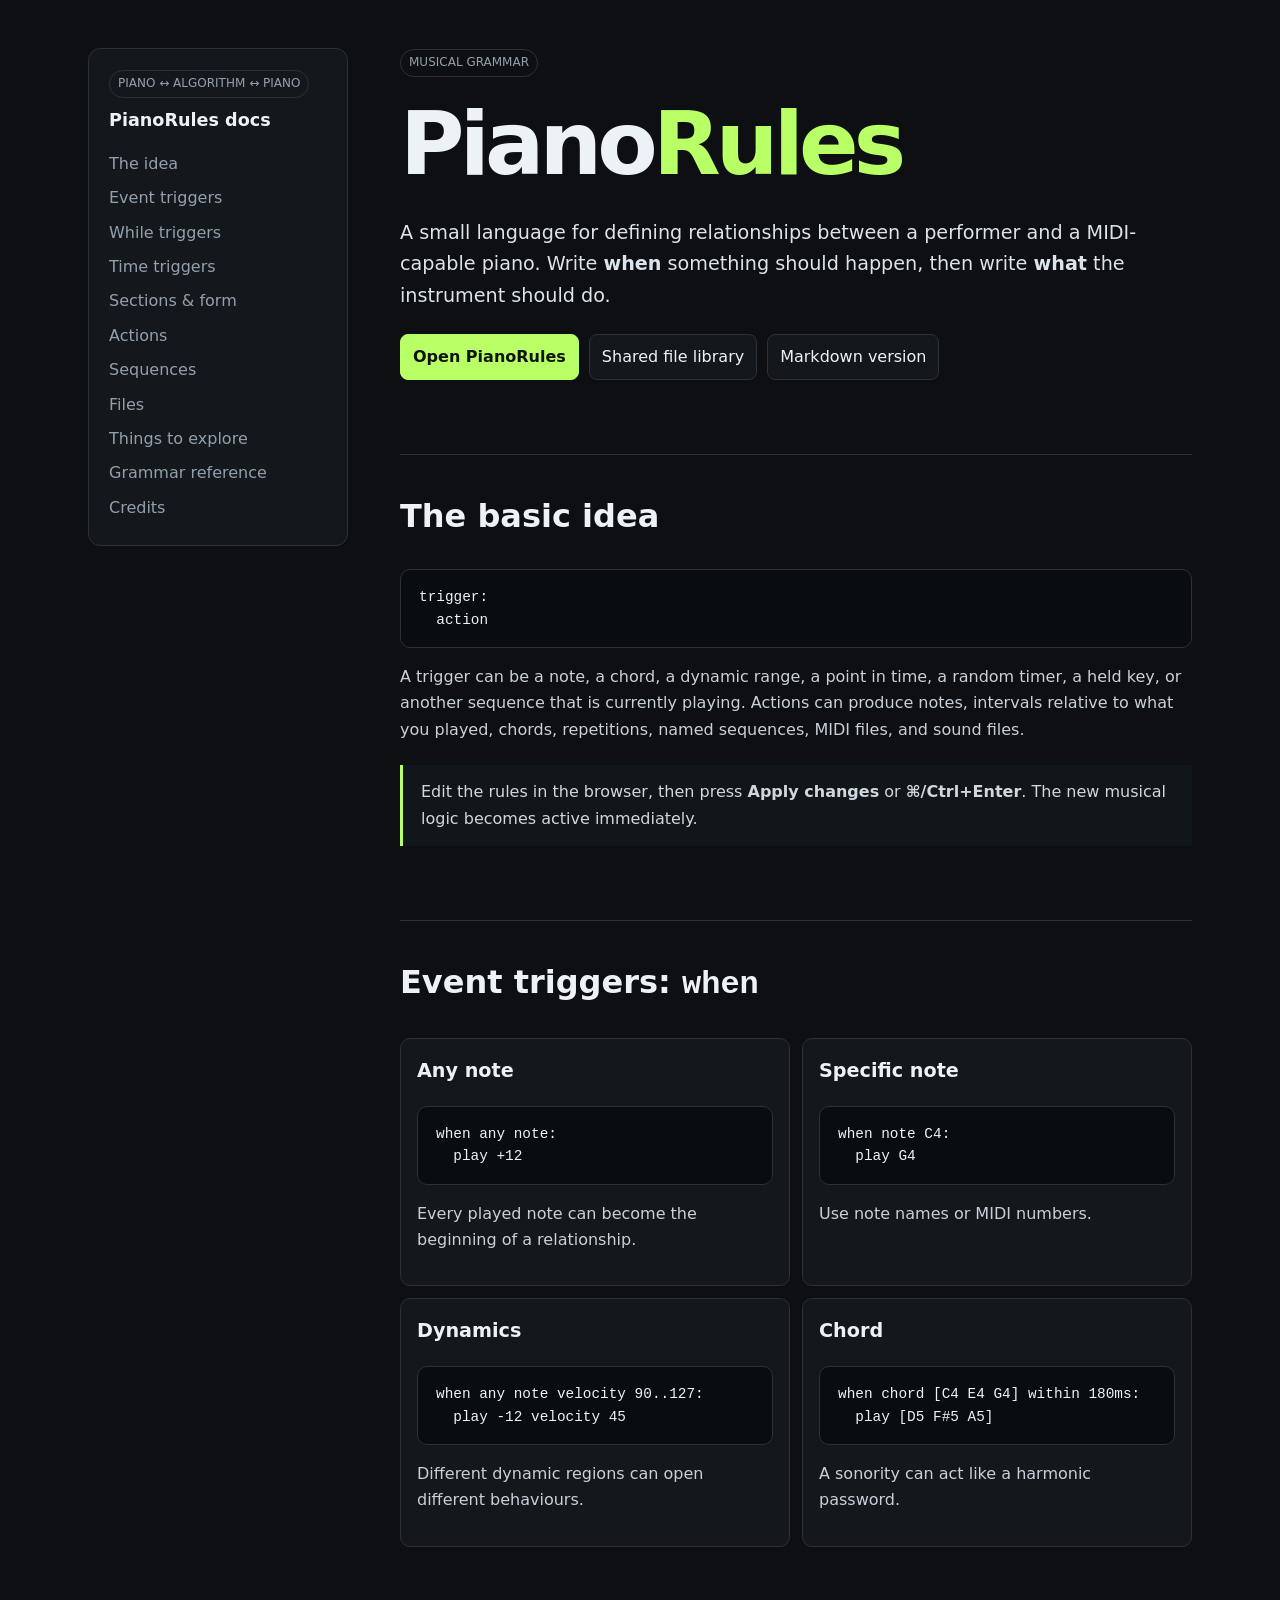
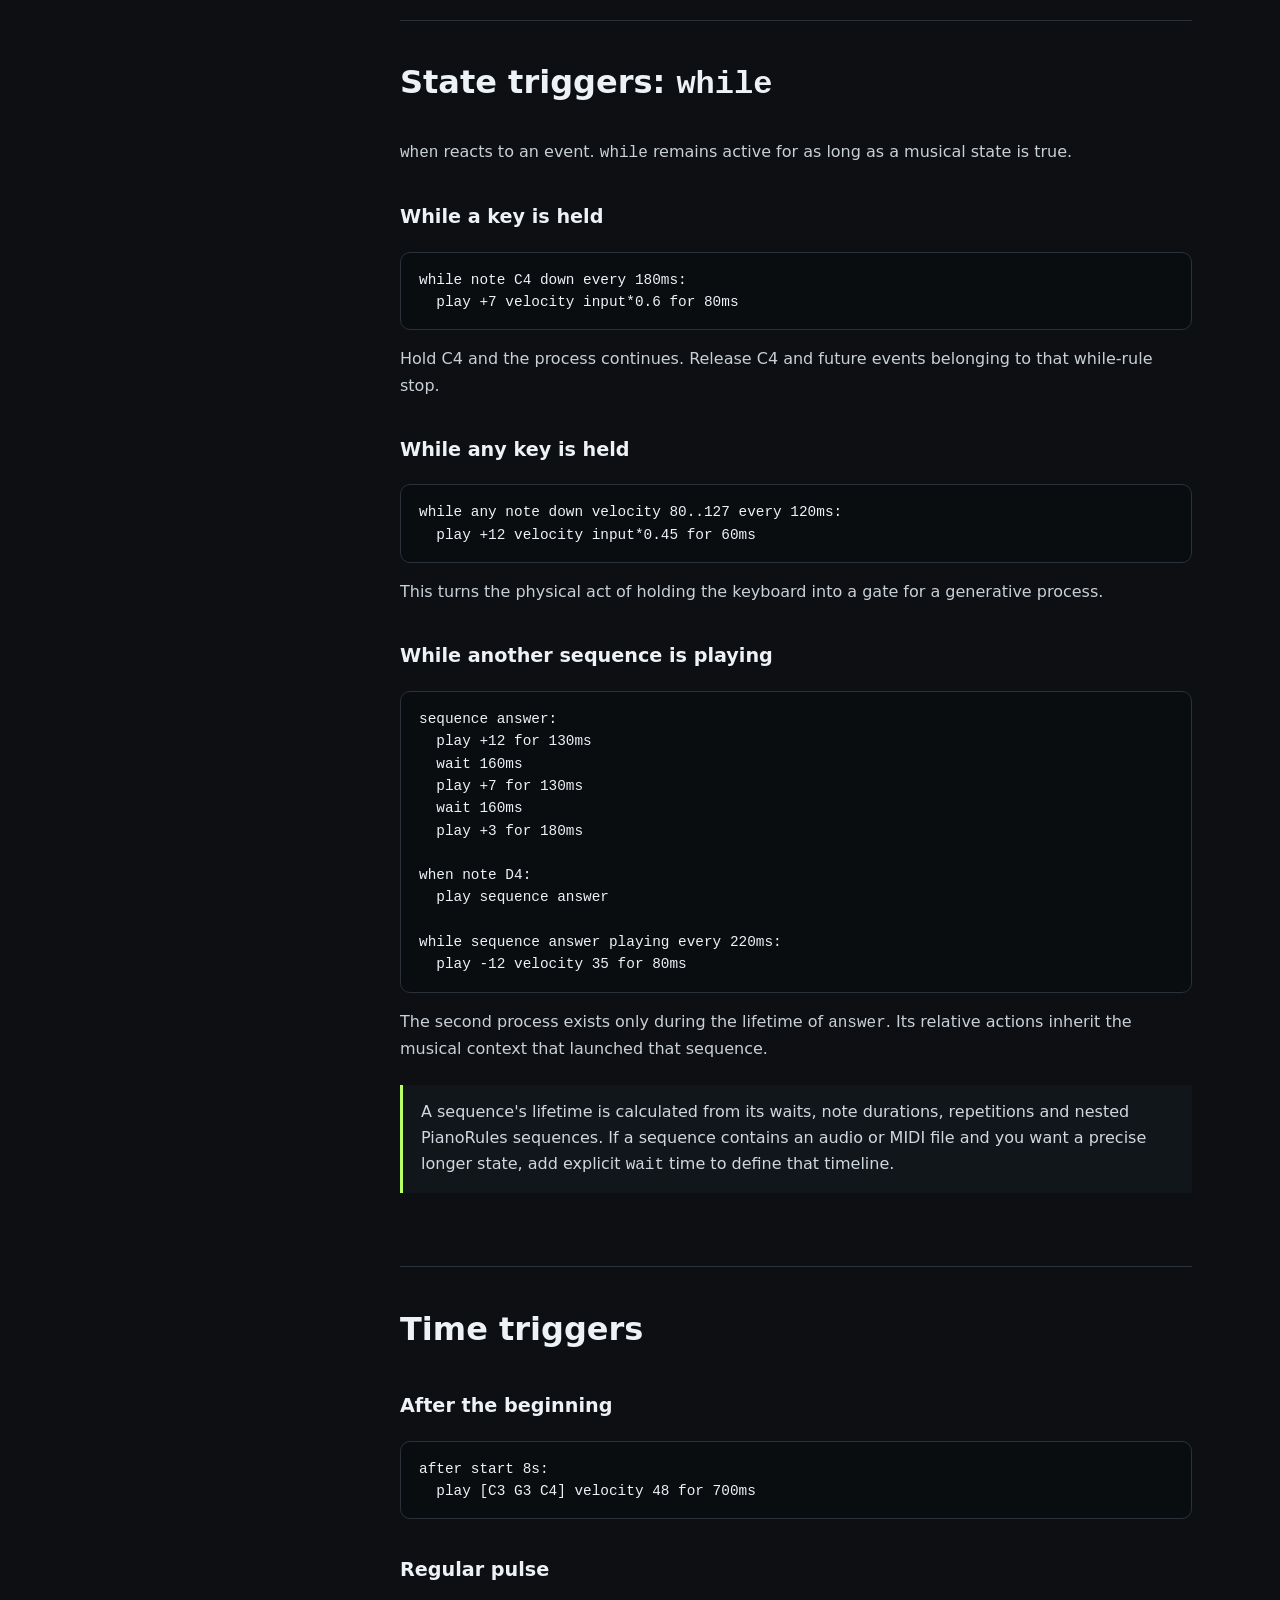
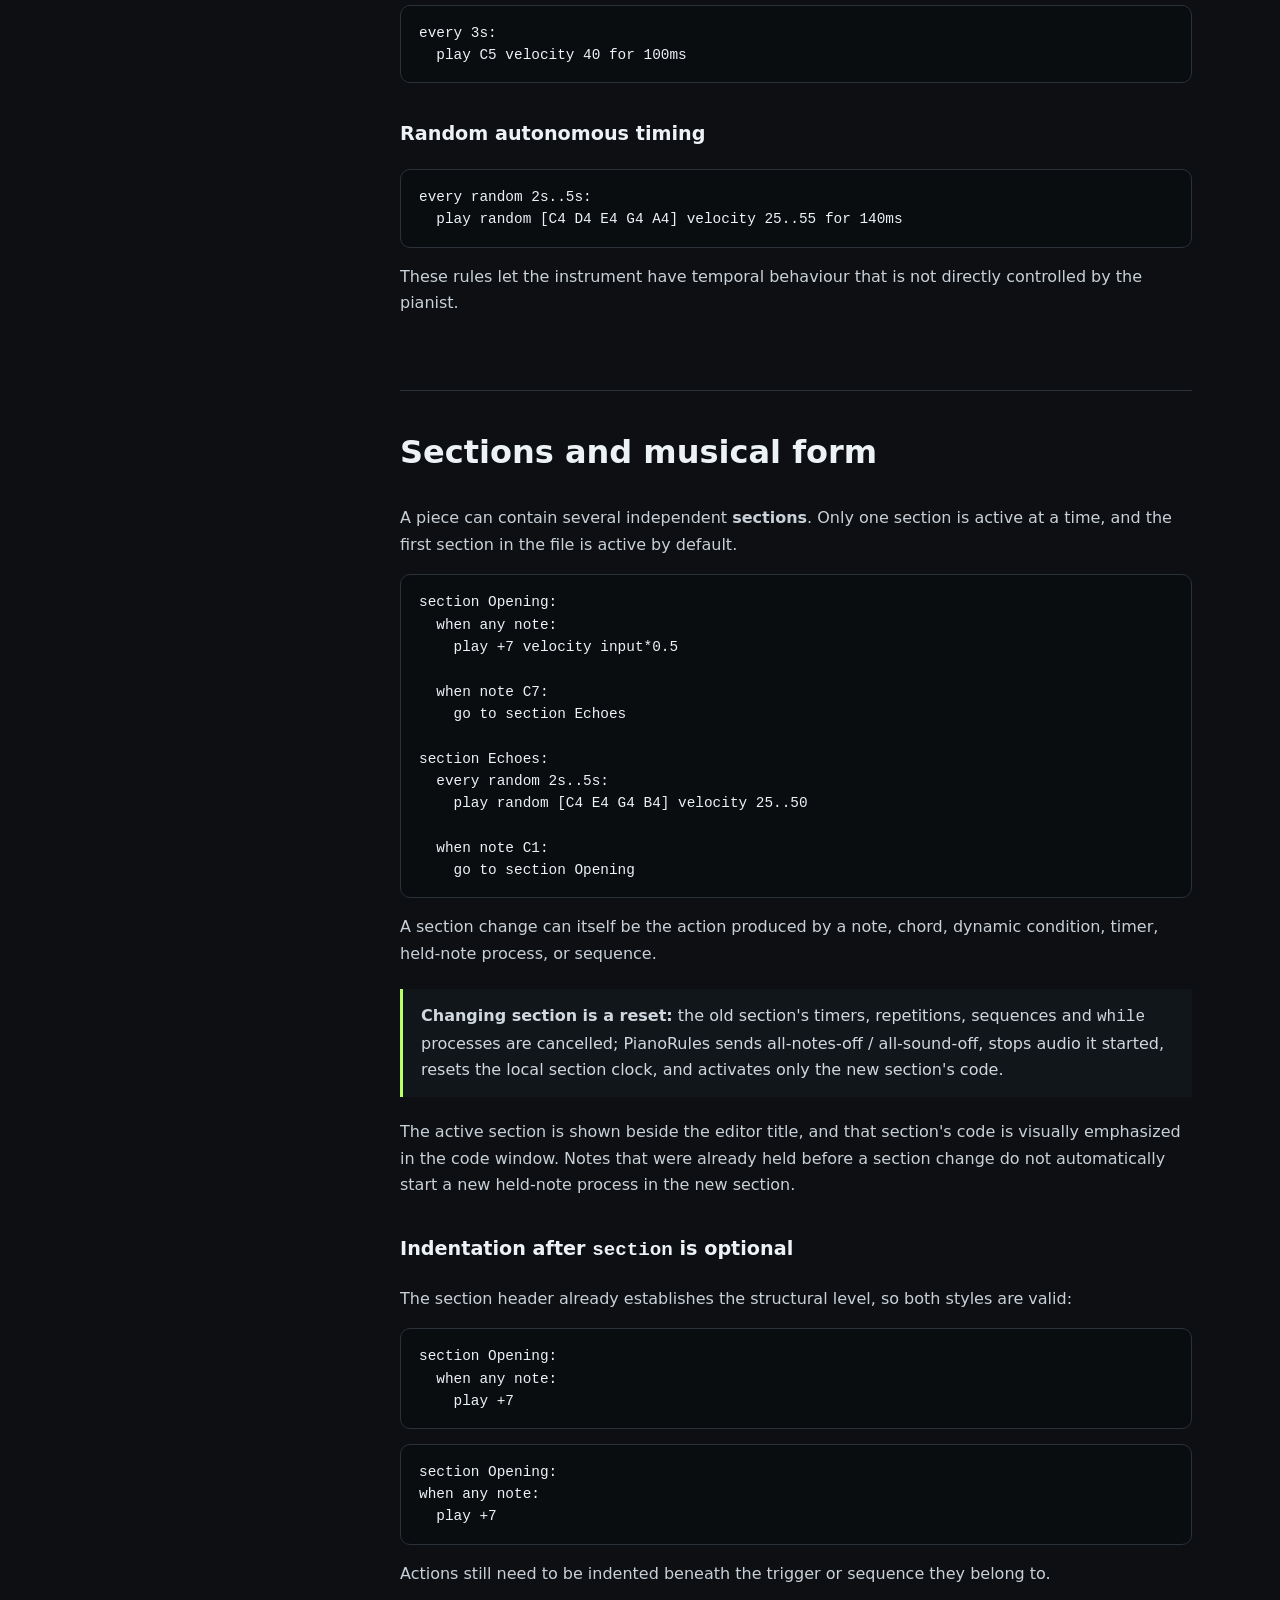
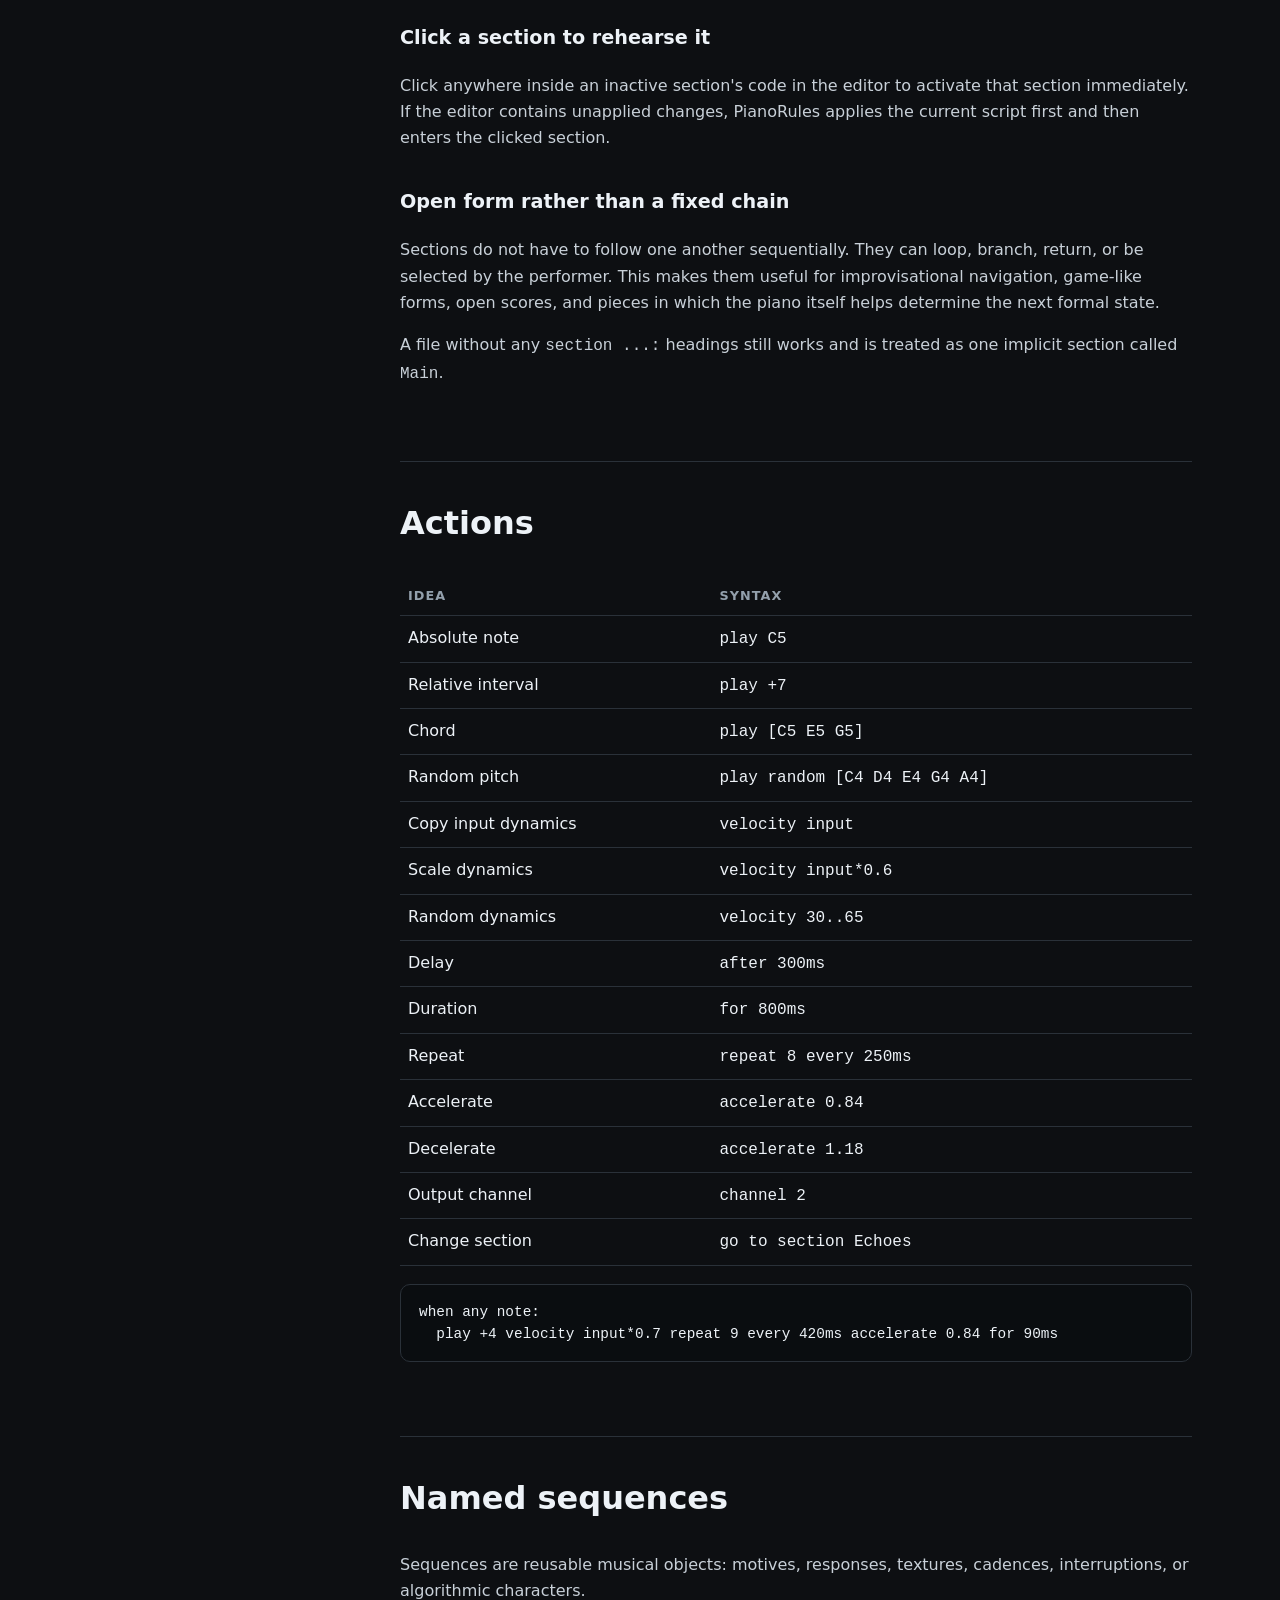
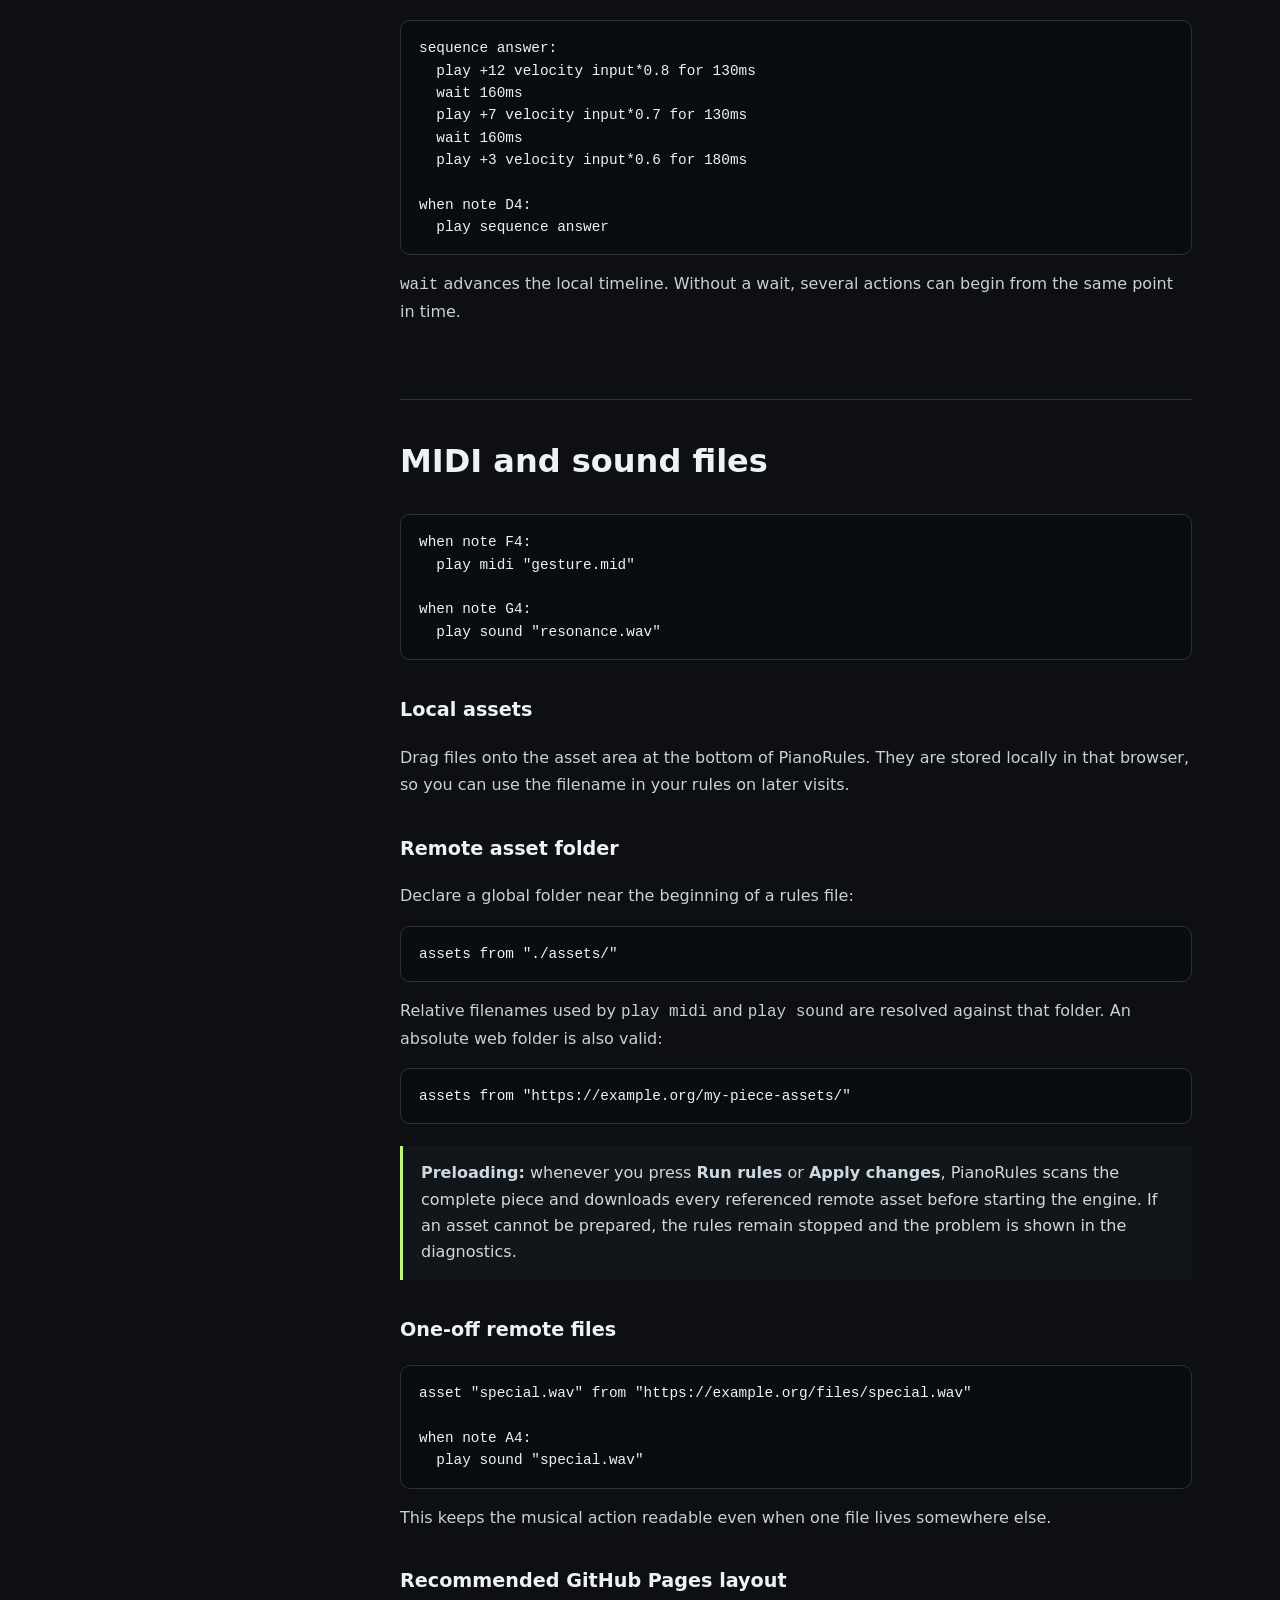
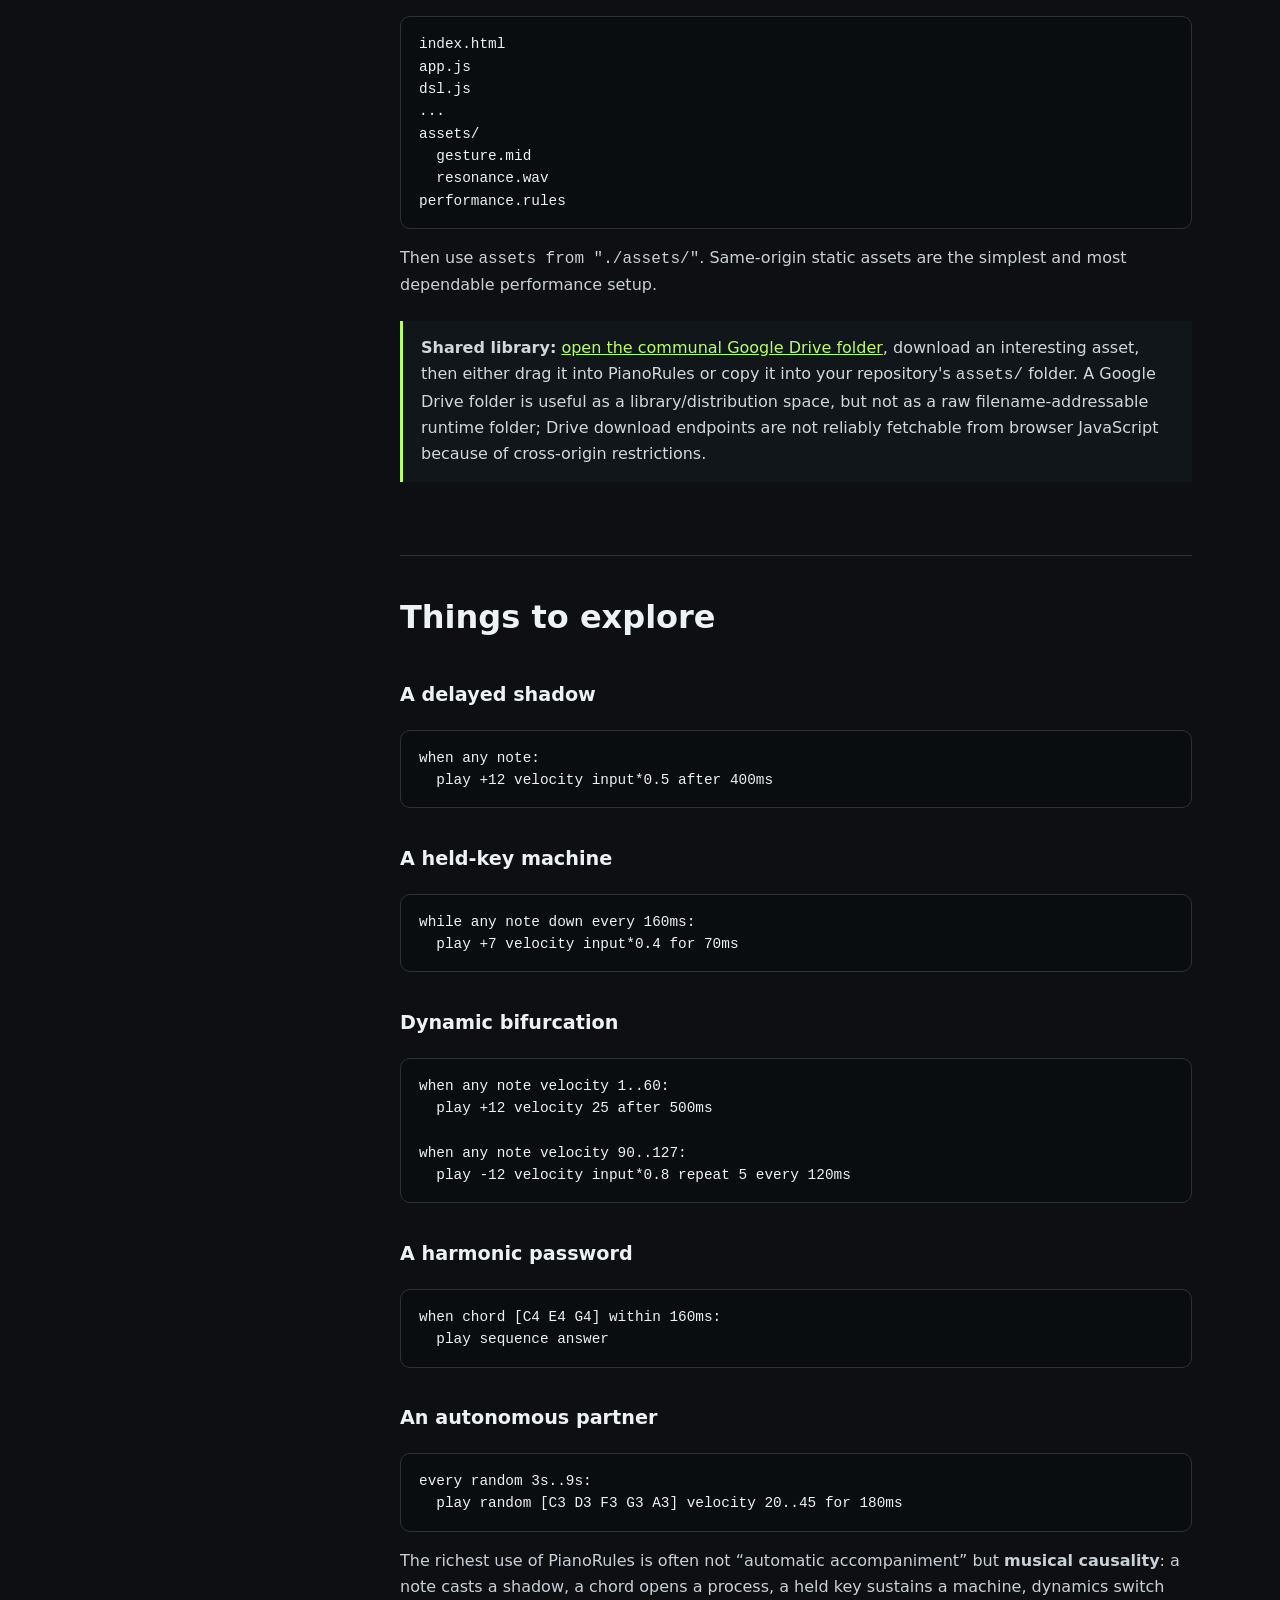
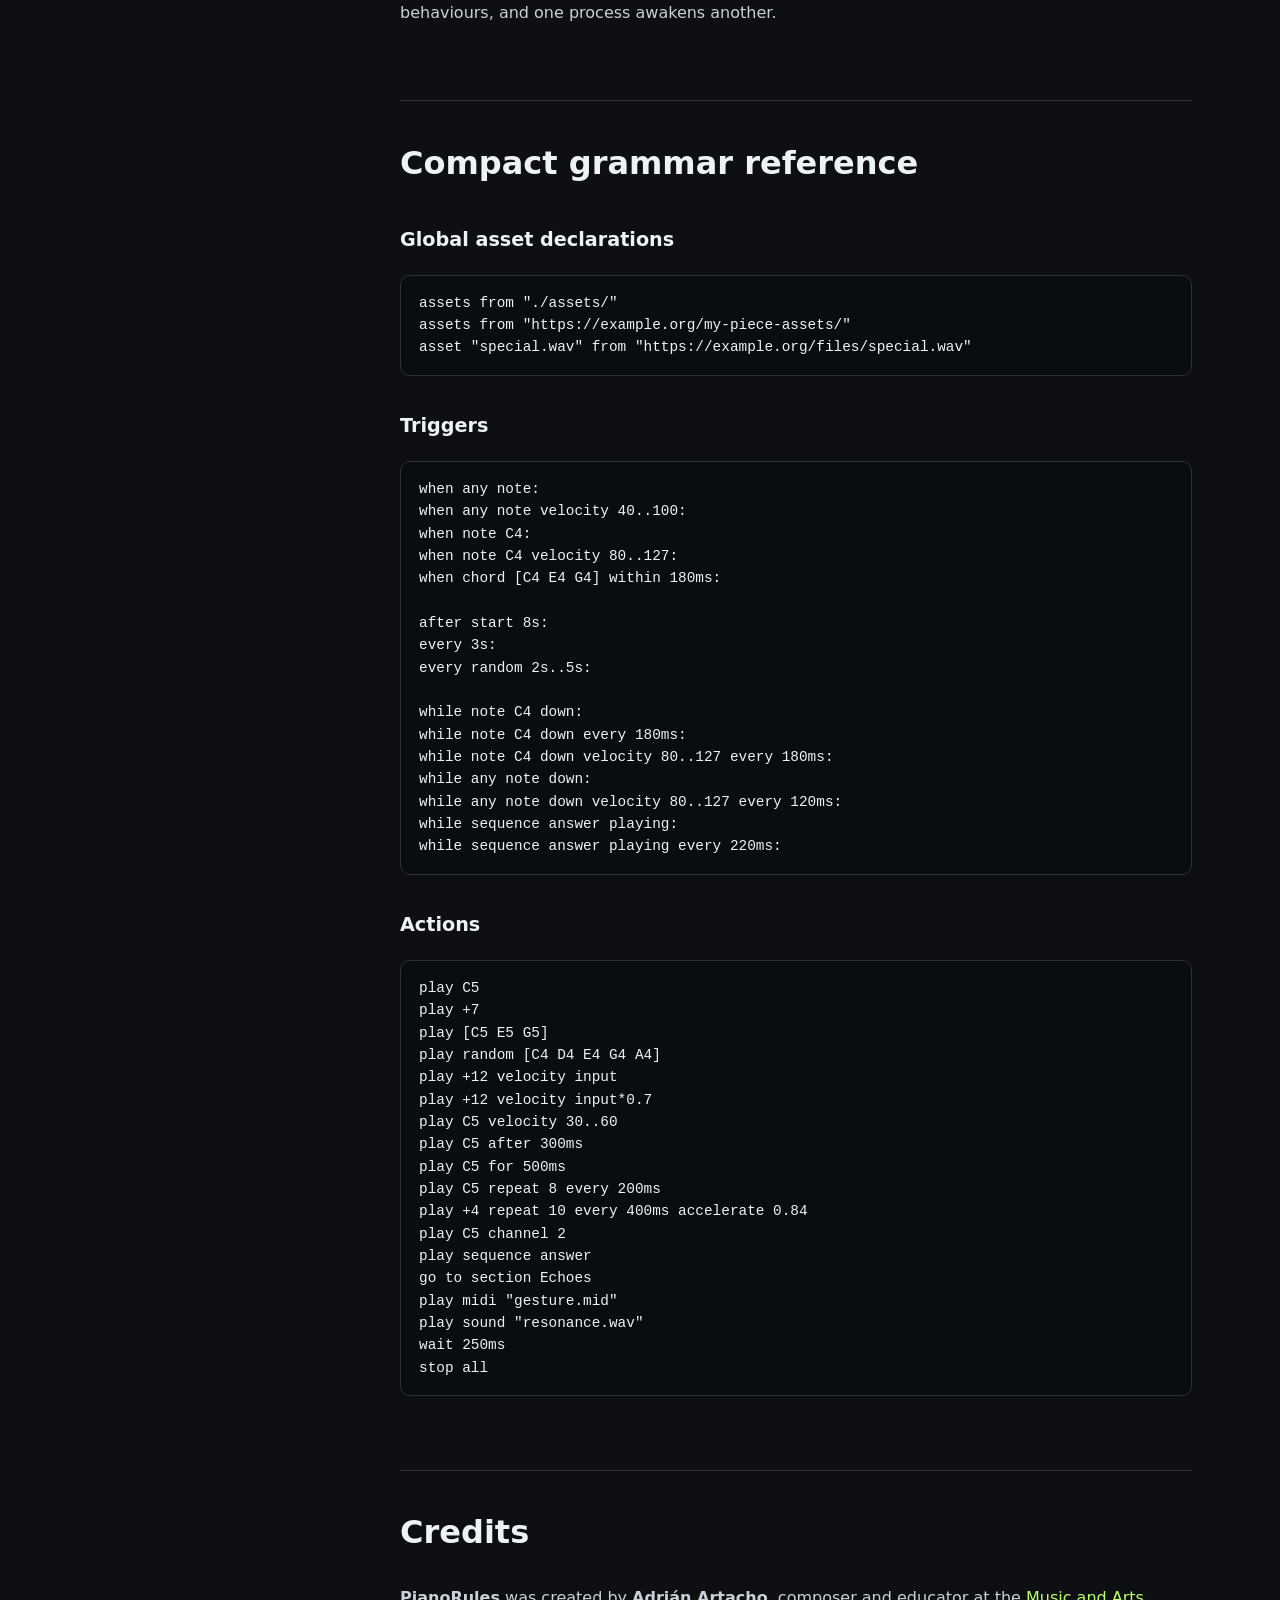
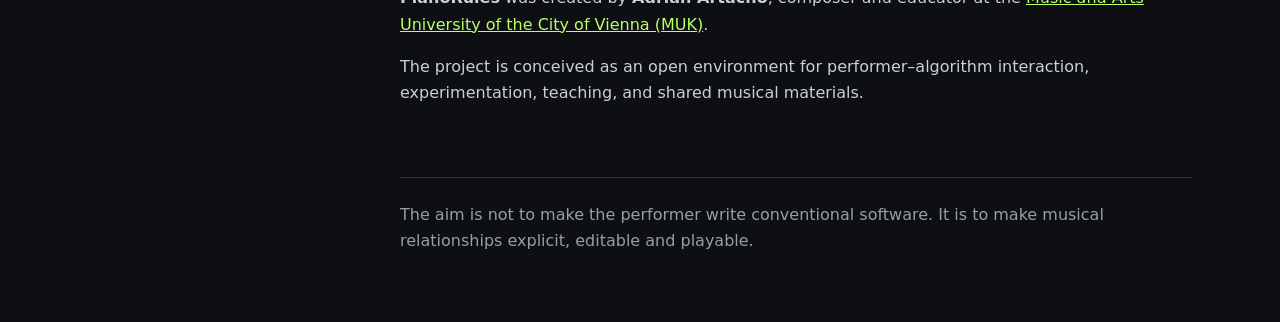
==== commit f7ab4826: "v5" ====
--- a/docs/index.html
+++ b/docs/index.html
@@ -133,6 +133,17 @@
       <p>A section change can itself be the action produced by a note, chord, dynamic condition, timer, held-note process, or sequence.</p>
       <div class="callout"><strong>Changing section is a reset:</strong> the old section's timers, repetitions, sequences and <code>while</code> processes are cancelled; PianoRules sends all-notes-off / all-sound-off, stops audio it started, resets the local section clock, and activates only the new section's code.</div>
       <p>The active section is shown beside the editor title, and that section's code is visually emphasized in the code window. Notes that were already held before a section change do not automatically start a new held-note process in the new section.</p>
+      <h3>Indentation after <code>section</code> is optional</h3>
+      <p>The section header already establishes the structural level, so both styles are valid:</p>
+      <pre><code>section Opening:
+  when any note:
+    play +7</code></pre>
+      <pre><code>section Opening:
+when any note:
+  play +7</code></pre>
+      <p>Actions still need to be indented beneath the trigger or sequence they belong to.</p>
+      <h3>Click a section to rehearse it</h3>
+      <p>Click anywhere inside an inactive section's code in the editor to activate that section immediately. If the editor contains unapplied changes, PianoRules applies the current script first and then enters the clicked section.</p>
       <h3>Open form rather than a fixed chain</h3>
       <p>Sections do not have to follow one another sequentially. They can loop, branch, return, or be selected by the performer. This makes them useful for improvisational navigation, game-like forms, open scores, and pieces in which the piano itself helps determine the next formal state.</p>
       <p>A file without any <code>section ...:</code> headings still works and is treated as one implicit section called <code>Main</code>.</p>
@@ -183,8 +194,36 @@
 
 when note G4:
   play sound "resonance.wav"</code></pre>
+
+      <h3>Local assets</h3>
       <p>Drag files onto the asset area at the bottom of PianoRules. They are stored locally in that browser, so you can use the filename in your rules on later visits.</p>
-      <div class="callout"><strong>Shared library:</strong> <a target="_blank" rel="noopener" href="https://drive.google.com/drive/folders/13X9AR03kODoQFeSk52oS9WSVNPSqHkpw?usp=sharing">open the communal Google Drive folder</a>, download an interesting asset, drag it into PianoRules, then modify the associated rule to make it your own.</div>
+
+      <h3>Remote asset folder</h3>
+      <p>Declare a global folder near the beginning of a rules file:</p>
+      <pre><code>assets from "./assets/"</code></pre>
+      <p>Relative filenames used by <code>play midi</code> and <code>play sound</code> are resolved against that folder. An absolute web folder is also valid:</p>
+      <pre><code>assets from "https://example.org/my-piece-assets/"</code></pre>
+      <div class="callout"><strong>Preloading:</strong> whenever you press <strong>Run rules</strong> or <strong>Apply changes</strong>, PianoRules scans the complete piece and downloads every referenced remote asset before starting the engine. If an asset cannot be prepared, the rules remain stopped and the problem is shown in the diagnostics.</div>
+
+      <h3>One-off remote files</h3>
+      <pre><code>asset "special.wav" from "https://example.org/files/special.wav"
+
+when note A4:
+  play sound "special.wav"</code></pre>
+      <p>This keeps the musical action readable even when one file lives somewhere else.</p>
+
+      <h3>Recommended GitHub Pages layout</h3>
+      <pre><code>index.html
+app.js
+dsl.js
+...
+assets/
+  gesture.mid
+  resonance.wav
+performance.rules</code></pre>
+      <p>Then use <code>assets from "./assets/"</code>. Same-origin static assets are the simplest and most dependable performance setup.</p>
+
+      <div class="callout"><strong>Shared library:</strong> <a target="_blank" rel="noopener" href="https://drive.google.com/drive/folders/13X9AR03kODoQFeSk52oS9WSVNPSqHkpw?usp=sharing">open the communal Google Drive folder</a>, download an interesting asset, then either drag it into PianoRules or copy it into your repository's <code>assets/</code> folder. A Google Drive folder is useful as a library/distribution space, but not as a raw filename-addressable runtime folder; Drive download endpoints are not reliably fetchable from browser JavaScript because of cross-origin restrictions.</div>
     </section>
 
     <section id="explore">
@@ -207,6 +246,10 @@
 
     <section id="reference">
       <h2>Compact grammar reference</h2>
+      <h3>Global asset declarations</h3>
+      <pre><code>assets from "./assets/"
+assets from "https://example.org/my-piece-assets/"
+asset "special.wav" from "https://example.org/files/special.wav"</code></pre>
       <h3>Triggers</h3>
       <pre><code>when any note:
 when any note velocity 40..100:
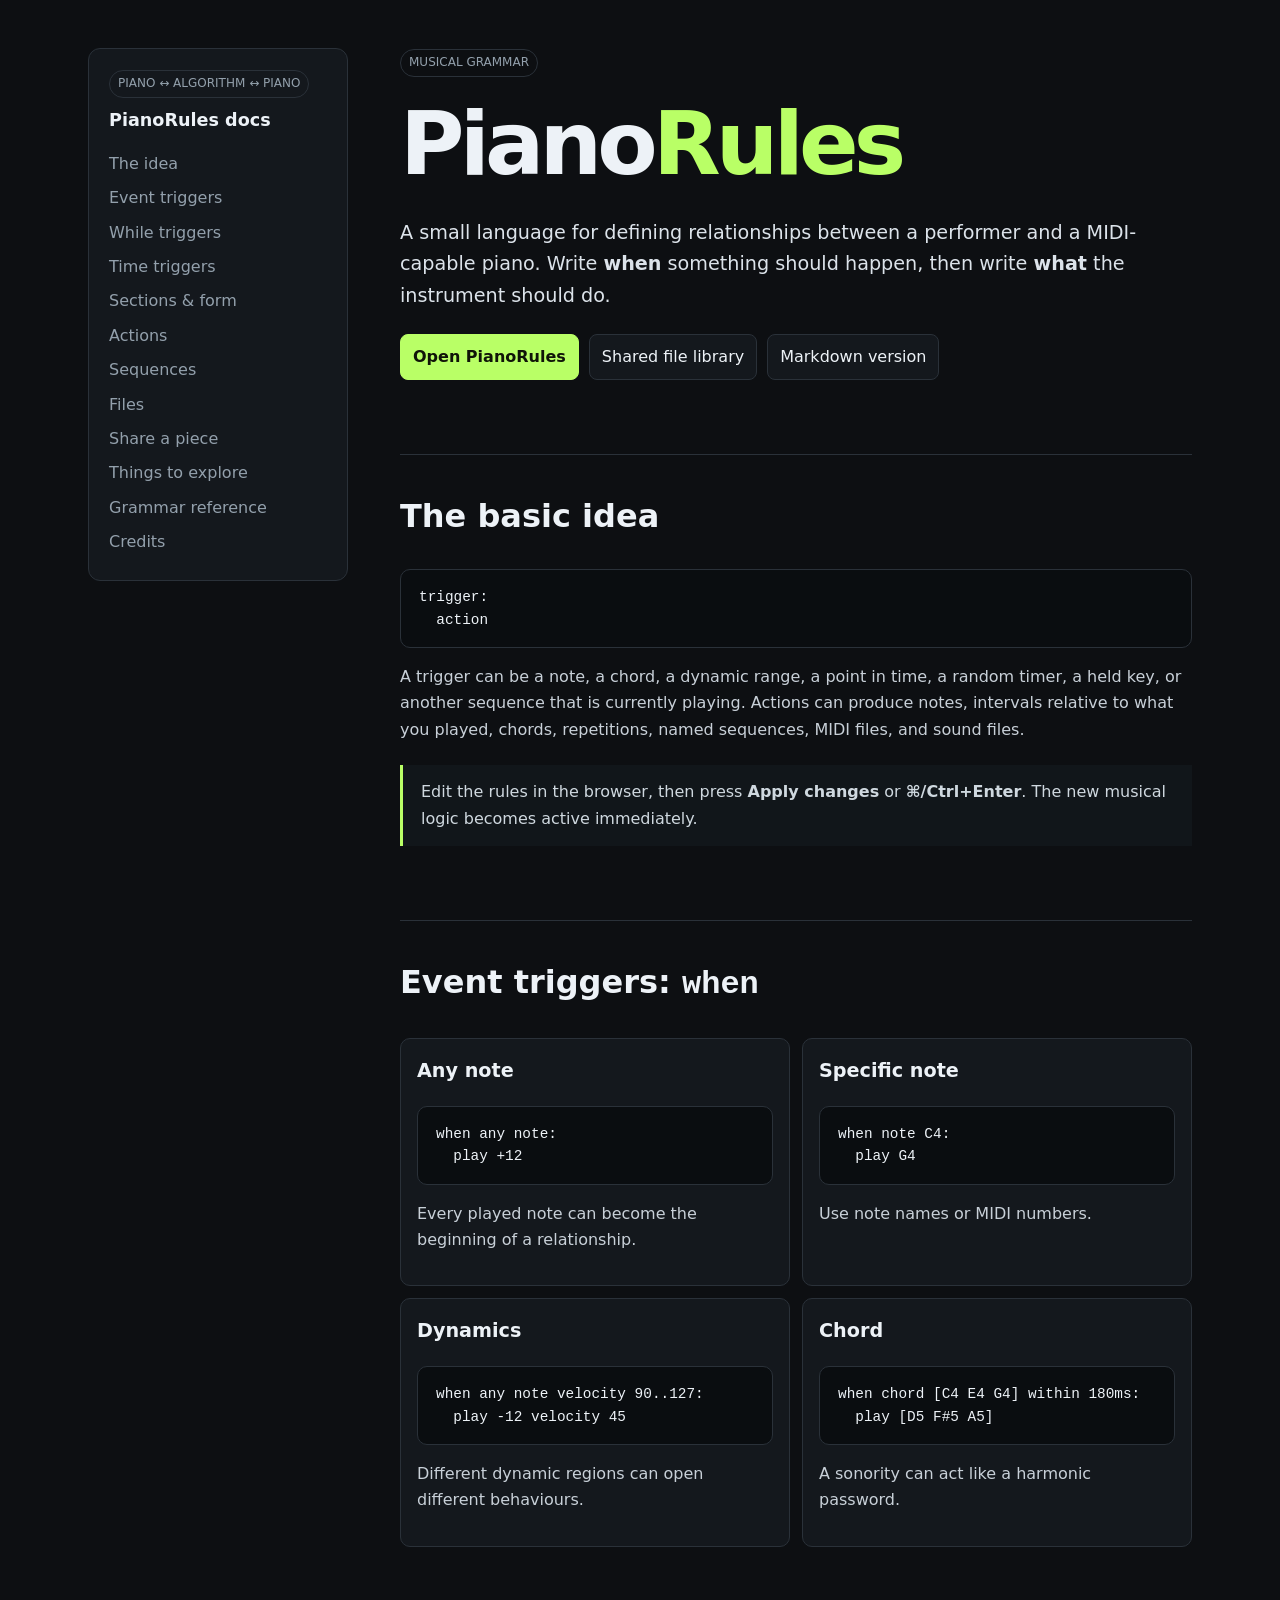
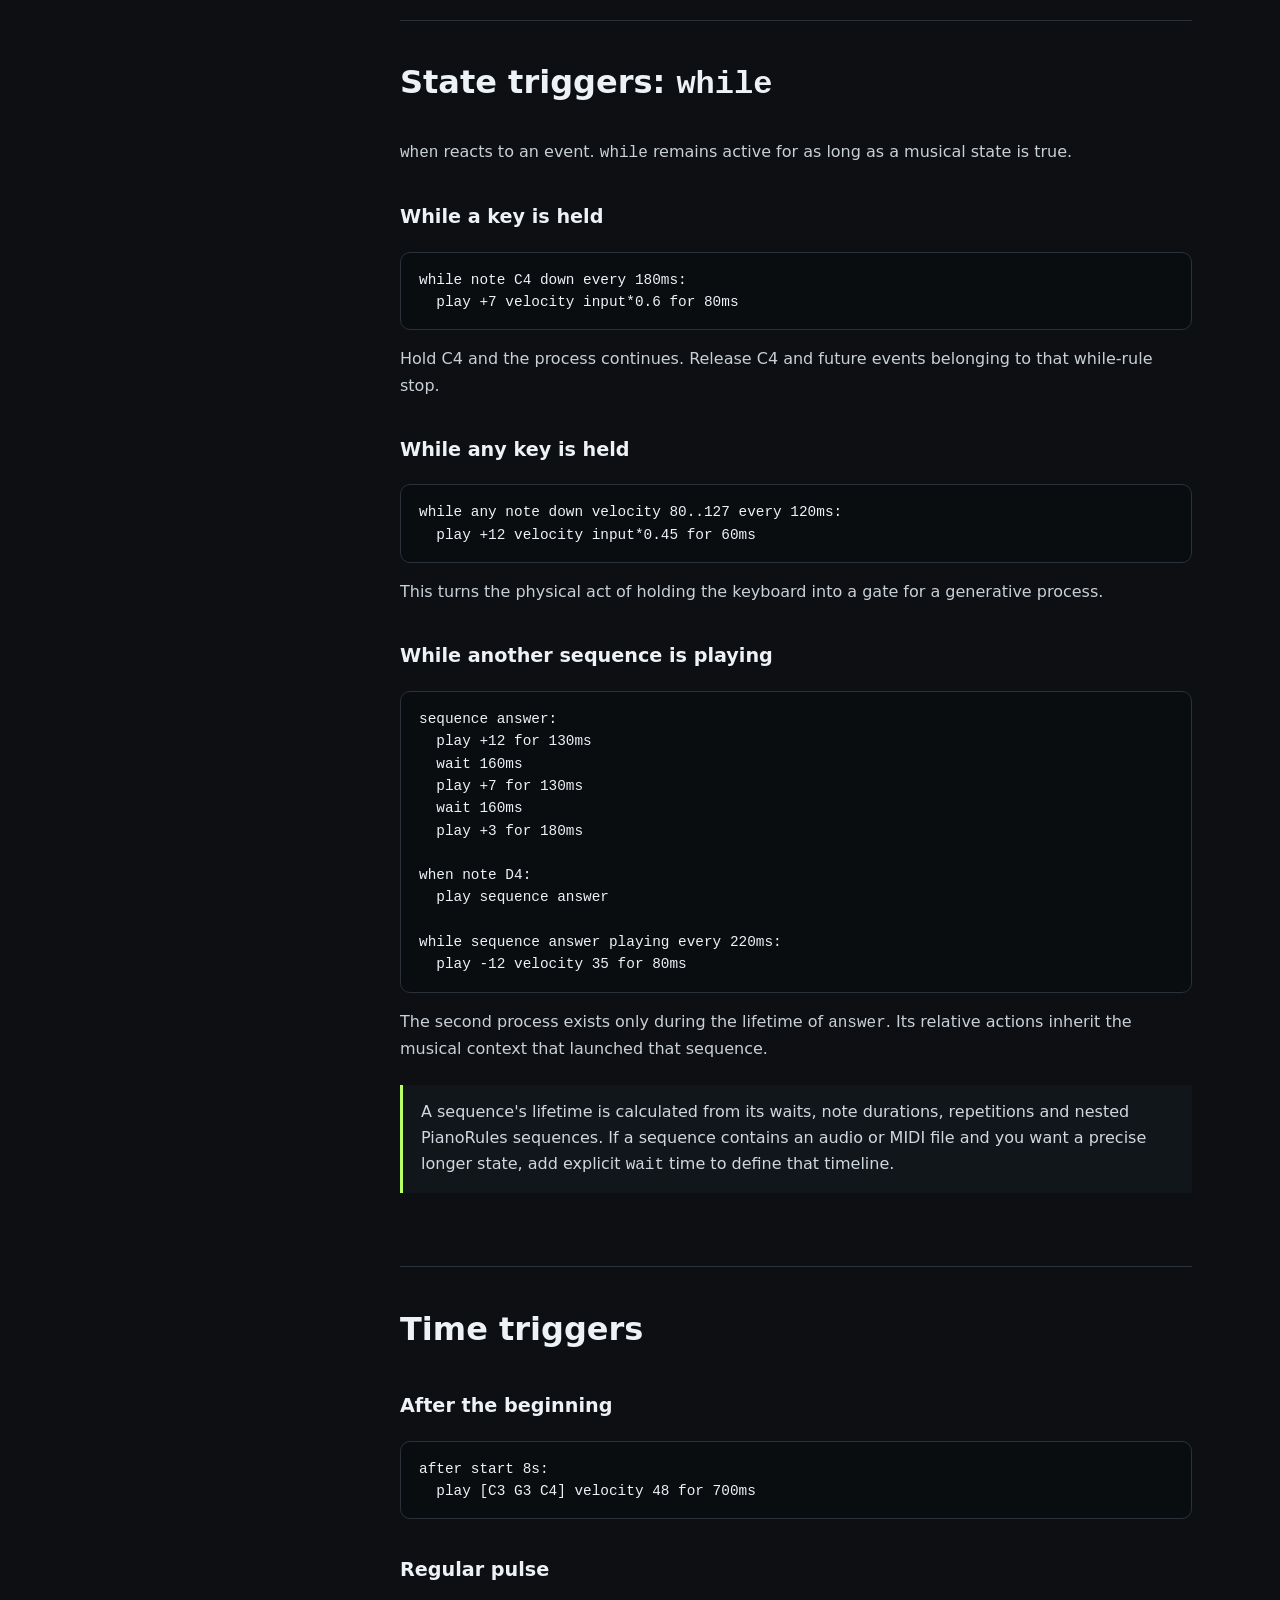
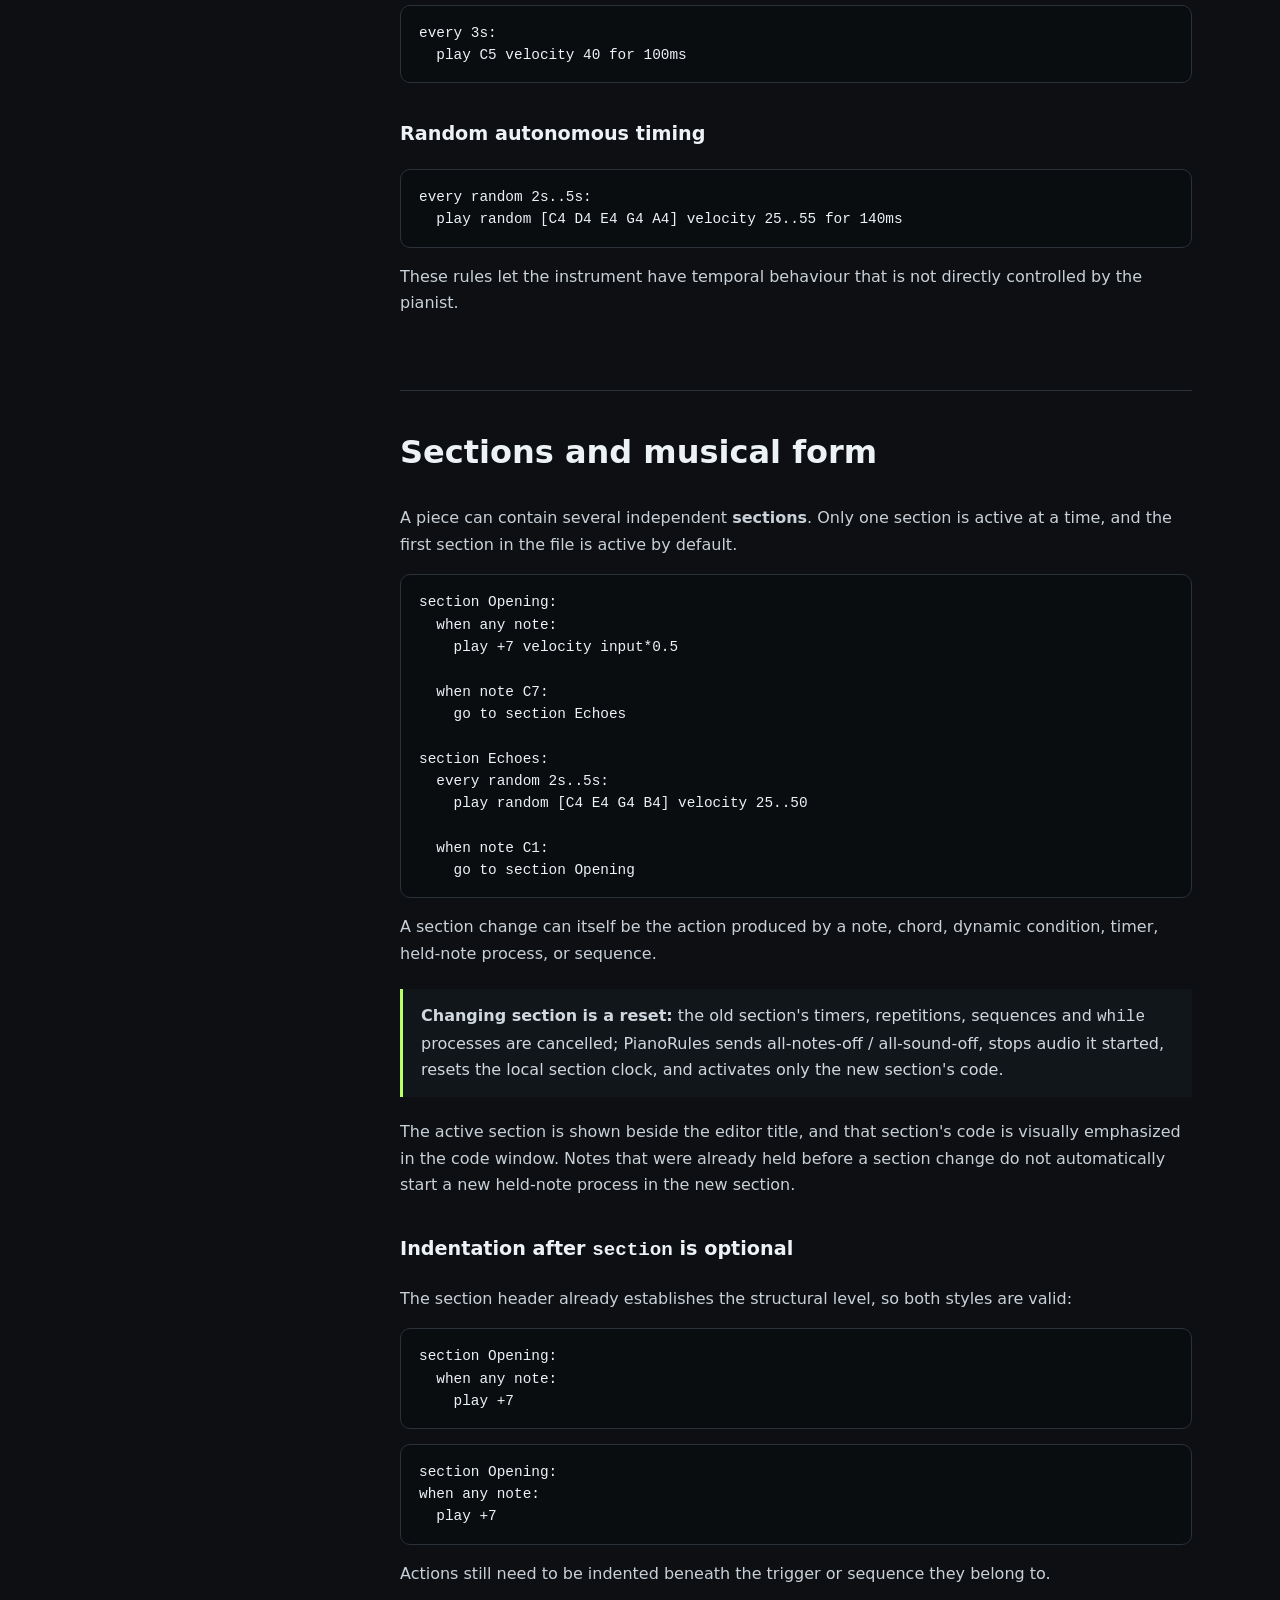
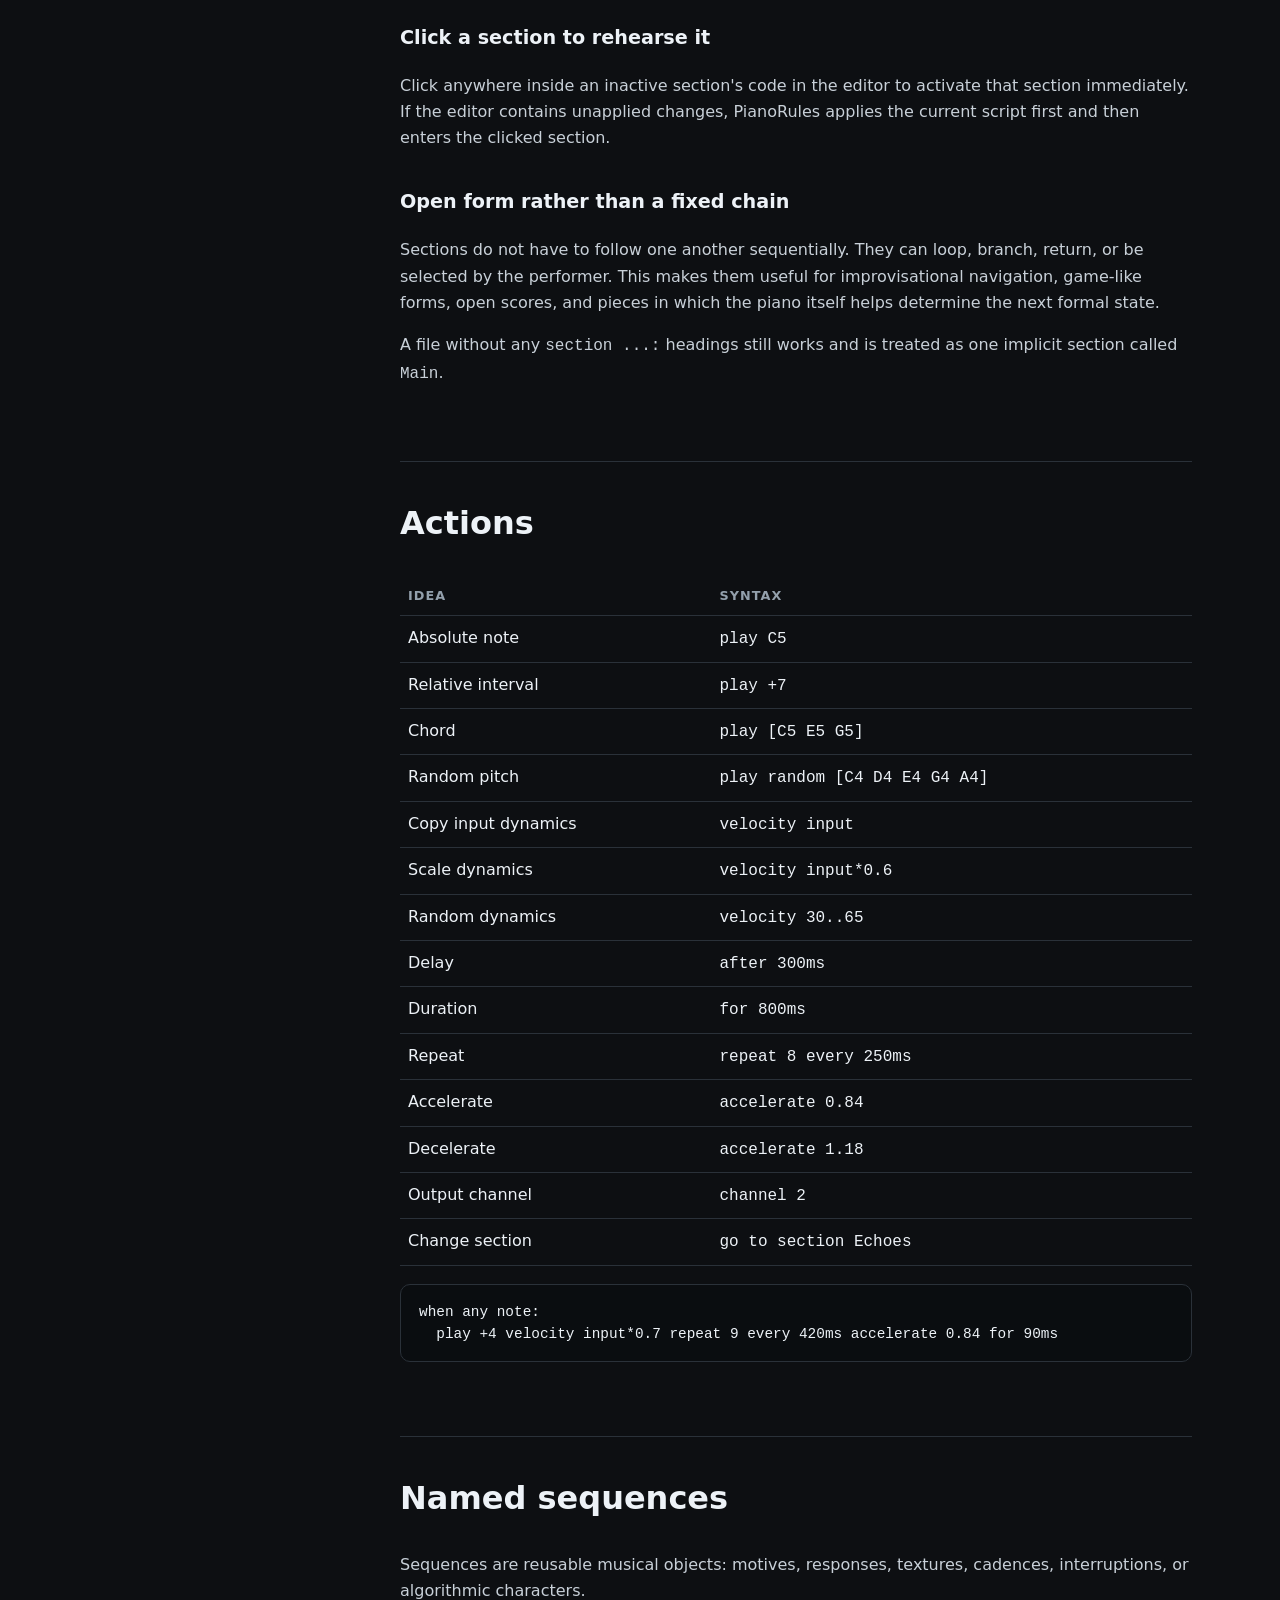
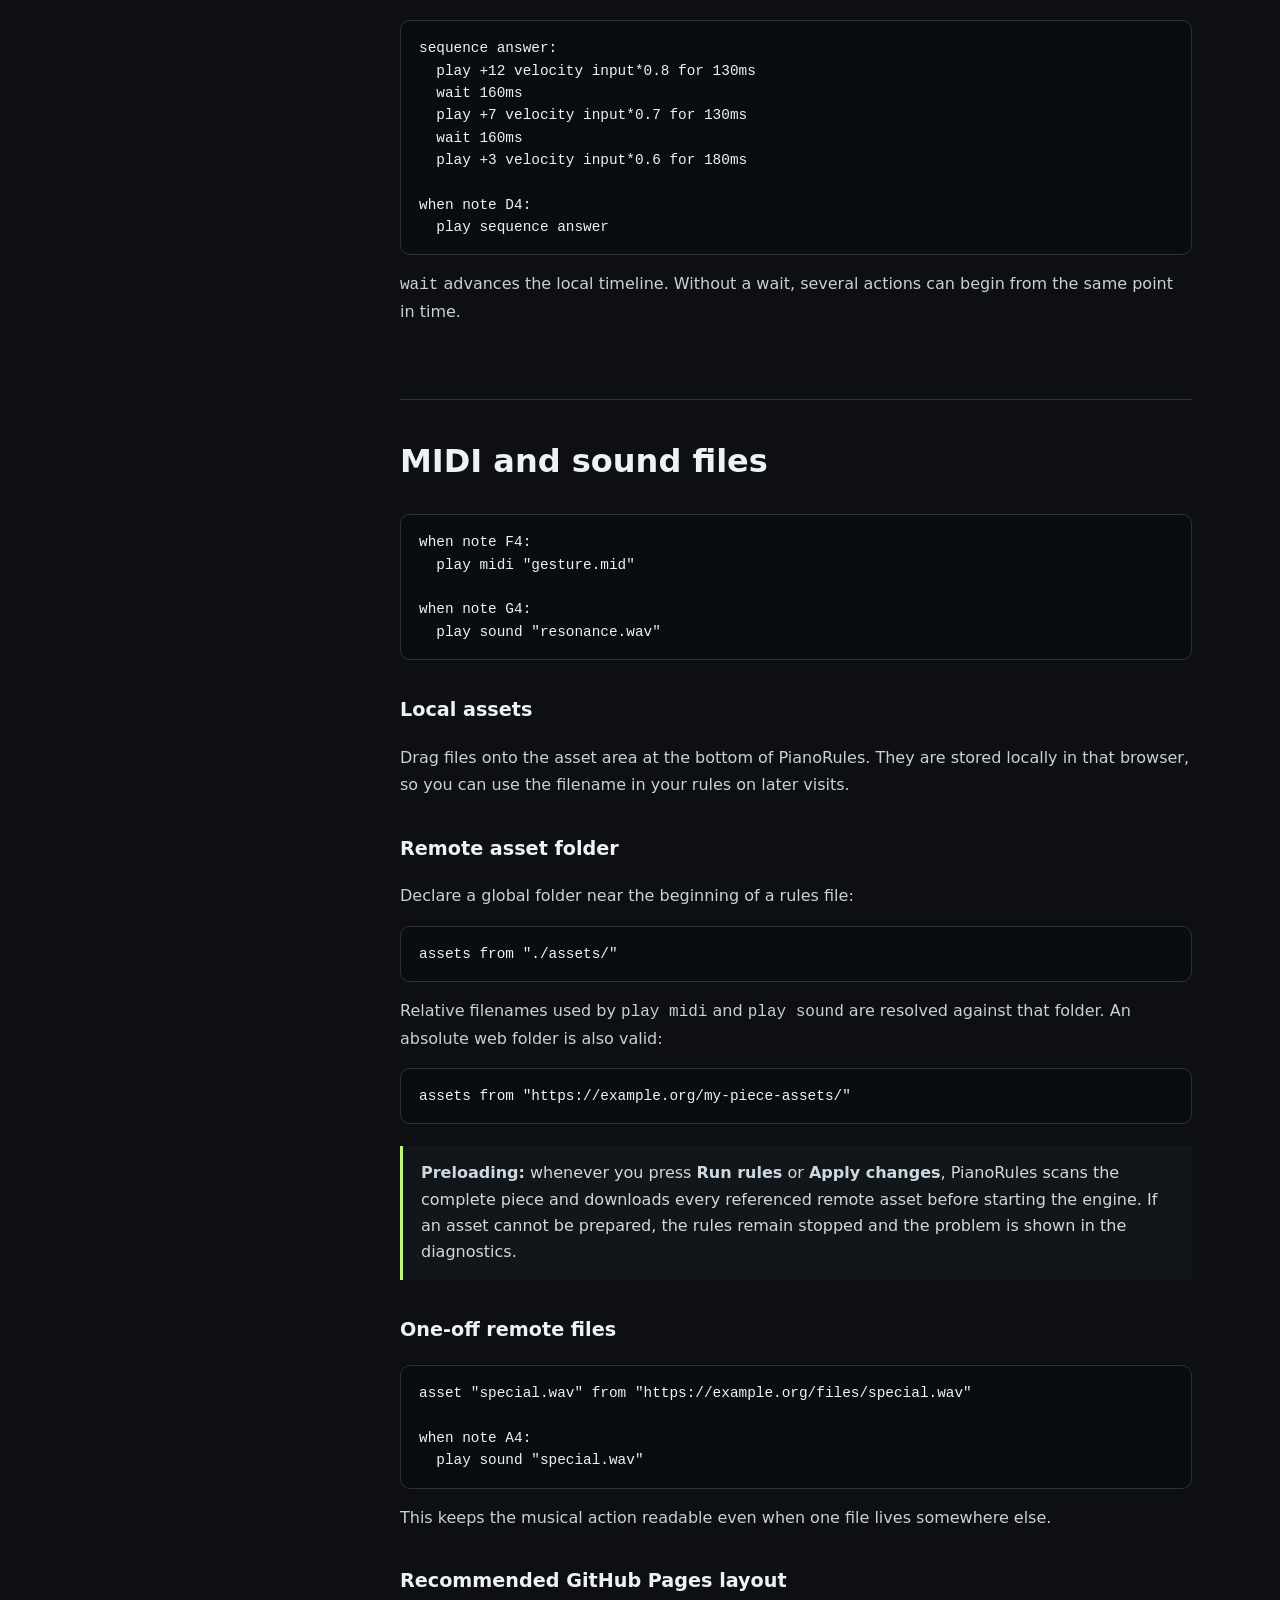
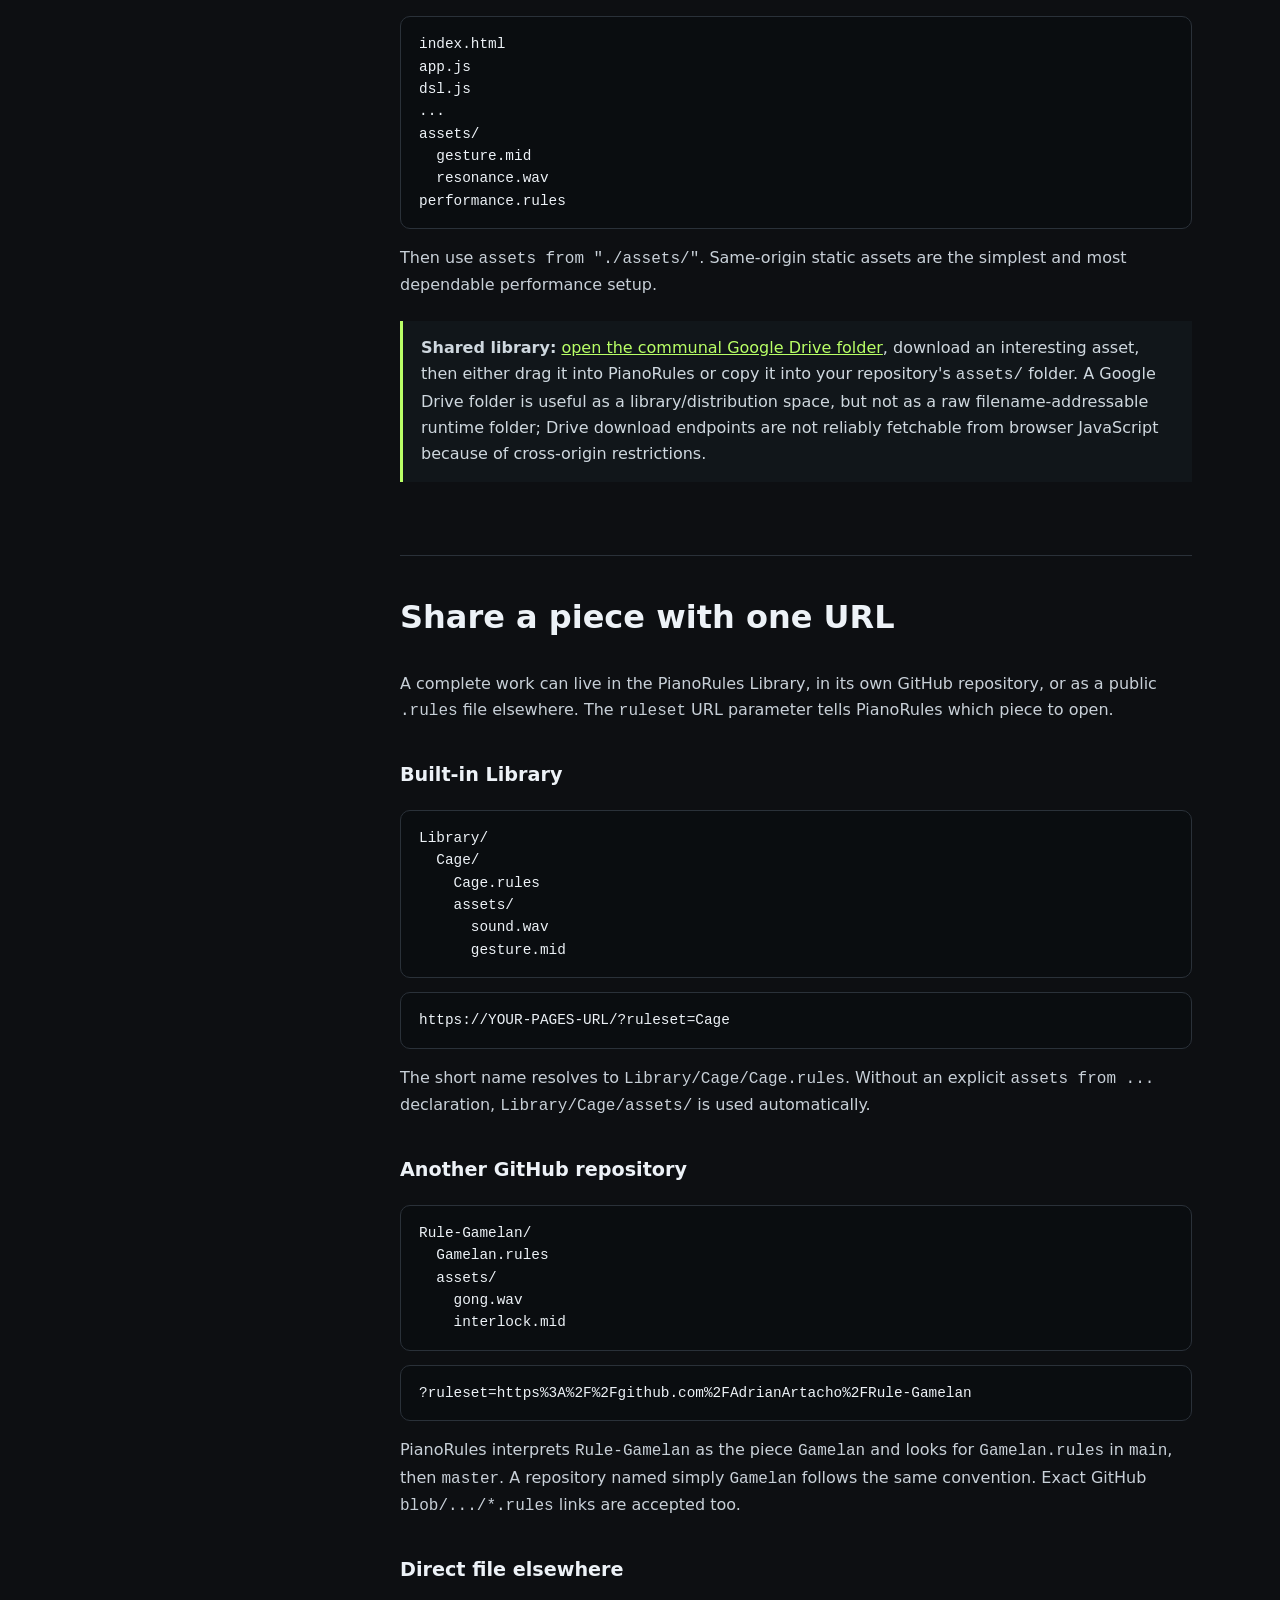
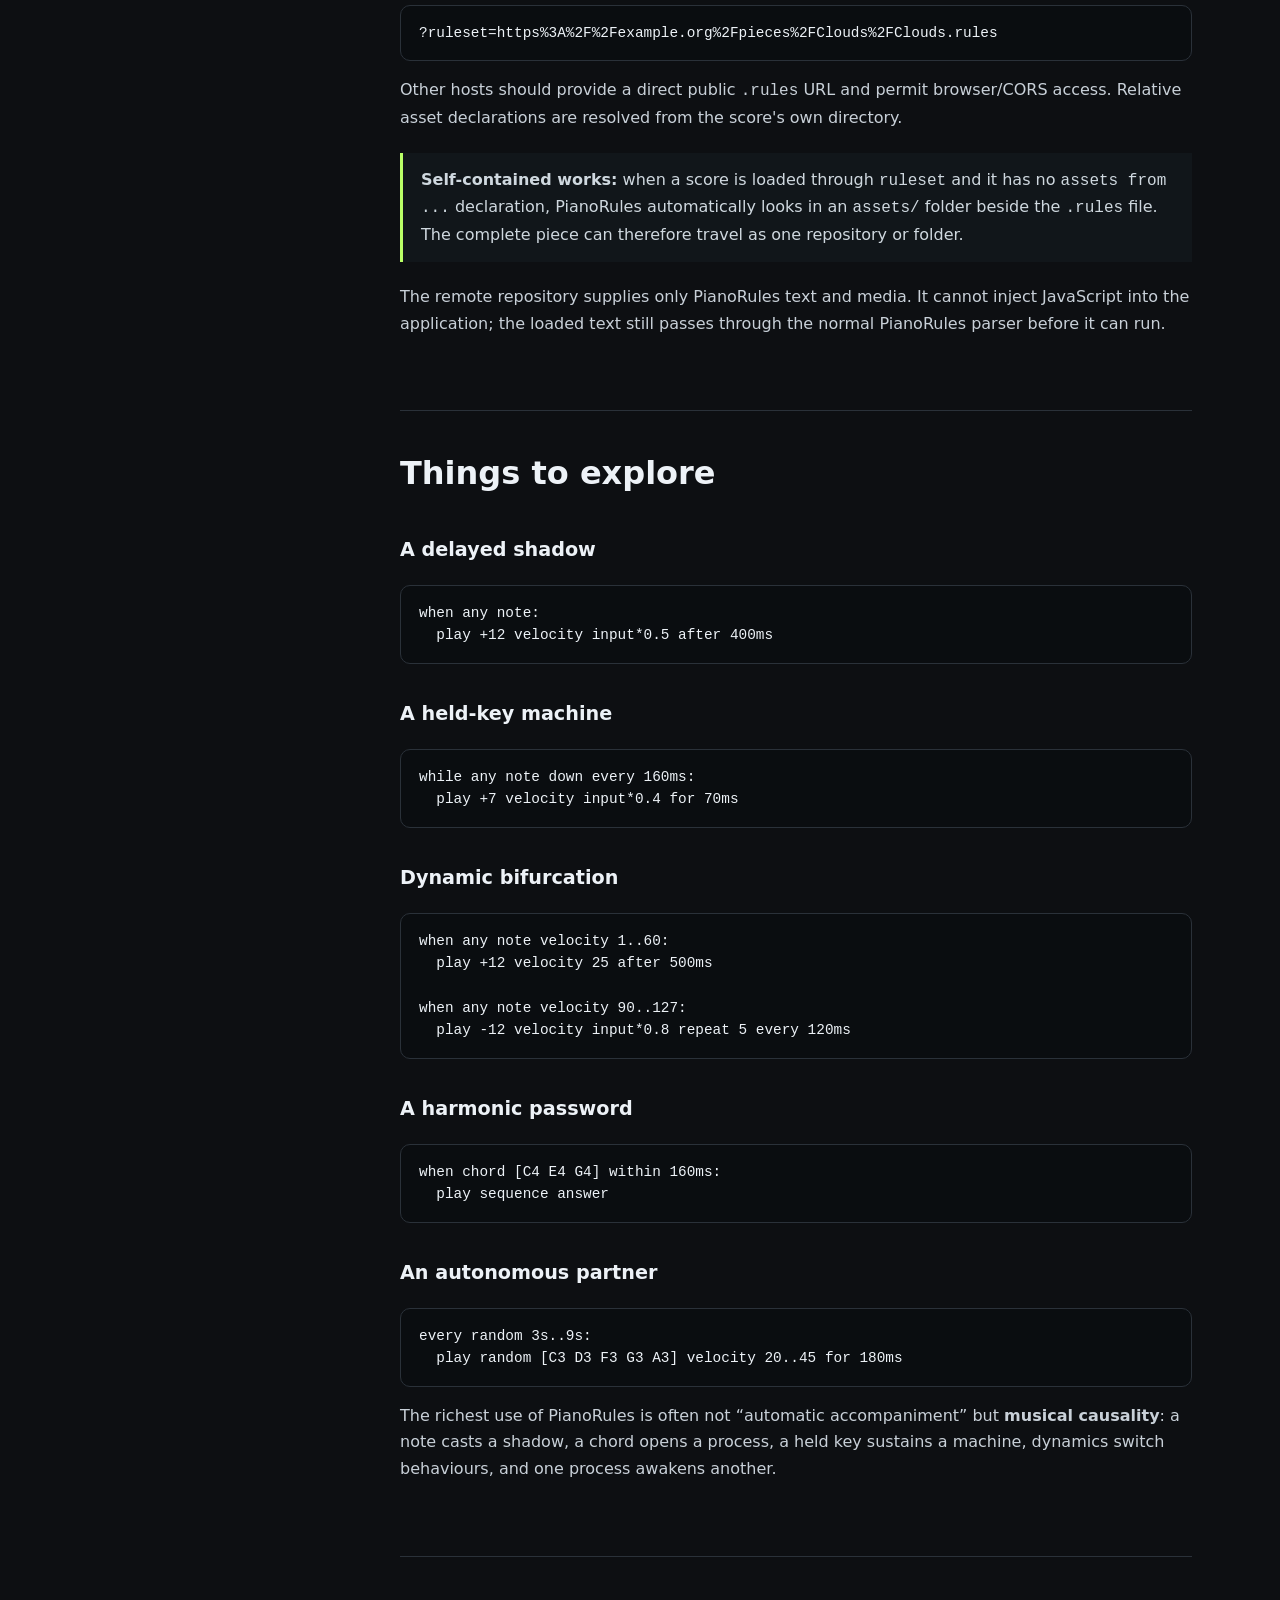
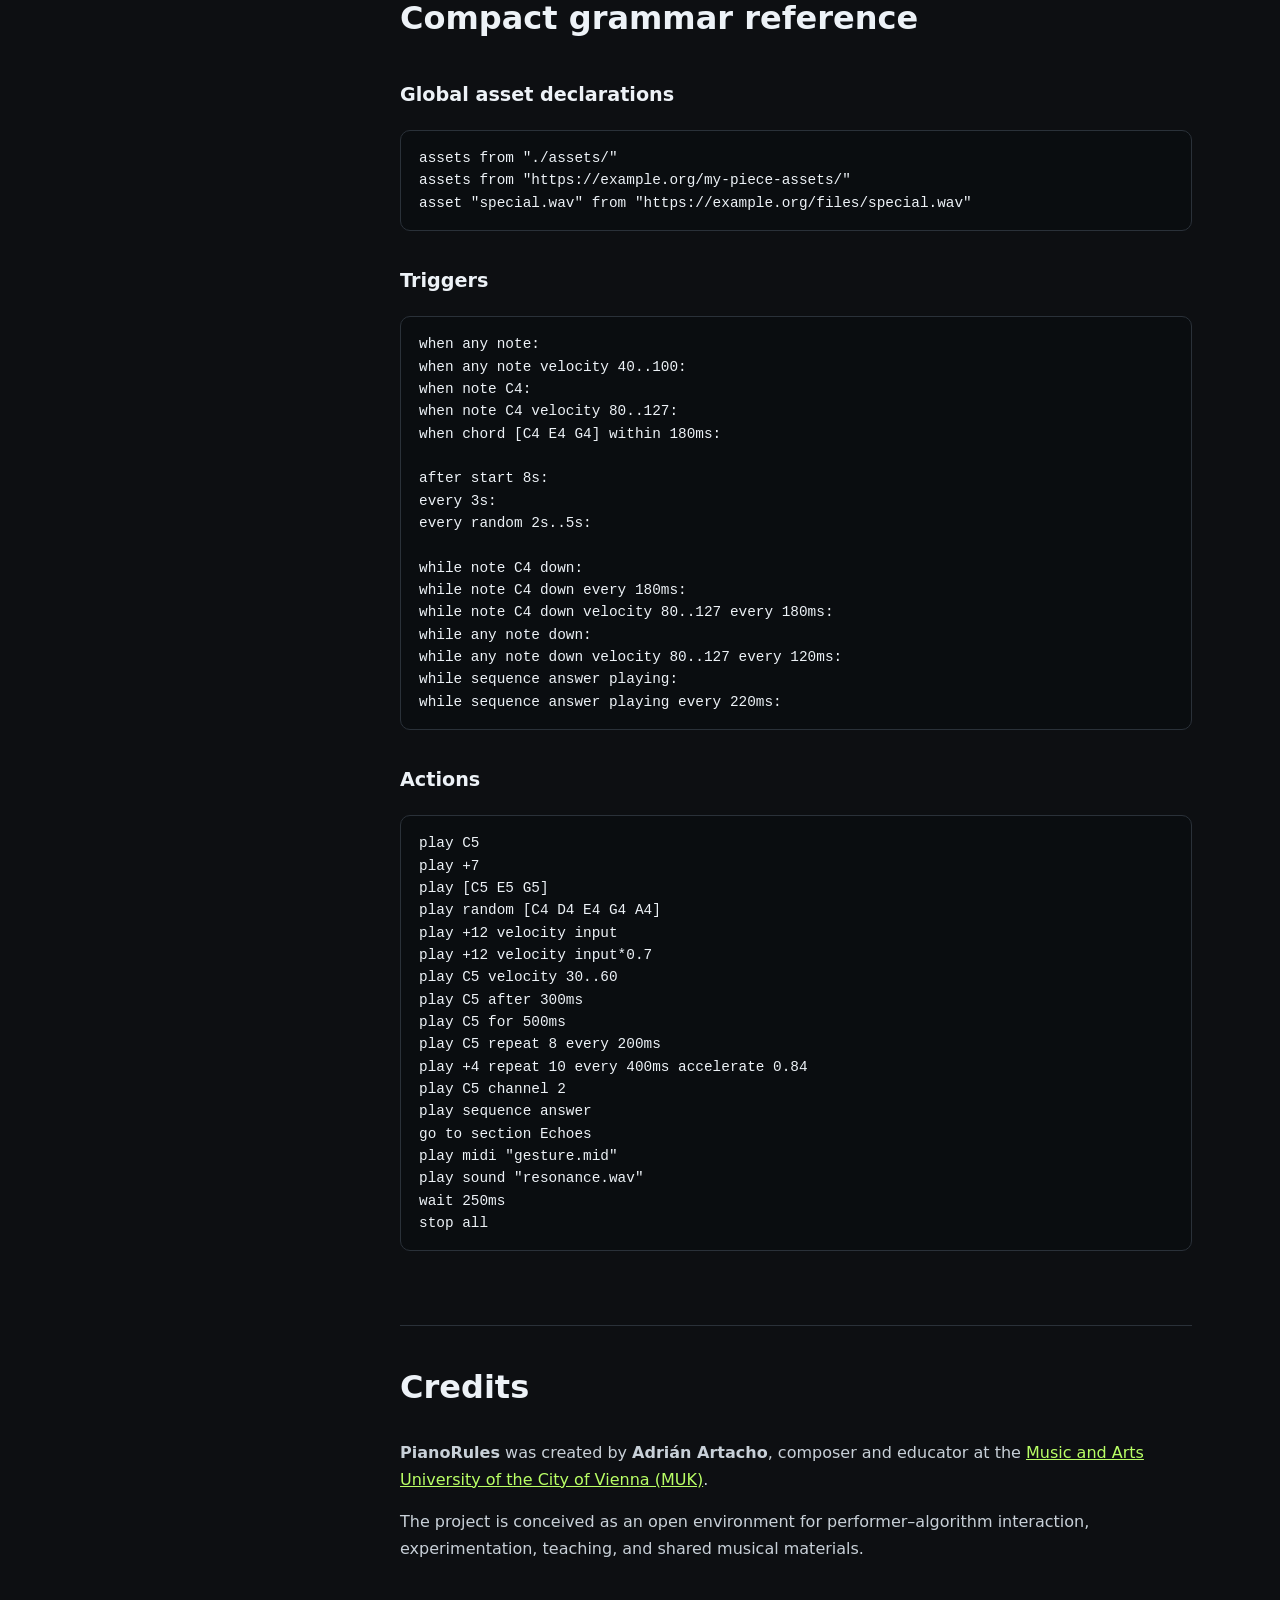
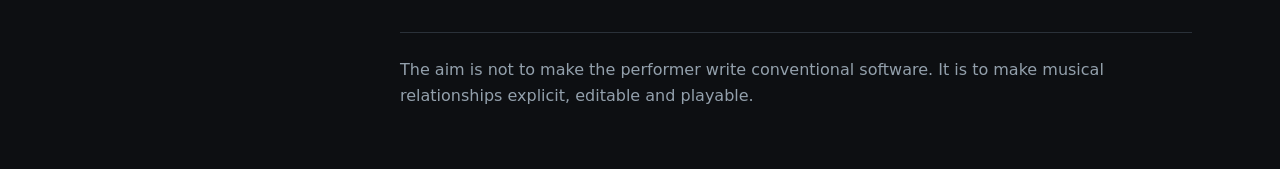
==== commit e26e33ca: "v6" ====
--- a/docs/index.html
+++ b/docs/index.html
@@ -37,6 +37,7 @@
     <a href="#actions">Actions</a>
     <a href="#sequences">Sequences</a>
     <a href="#files">Files</a>
+    <a href="#sharing">Share a piece</a>
     <a href="#explore">Things to explore</a>
     <a href="#reference">Grammar reference</a>
     <a href="#credits">Credits</a>
@@ -224,6 +225,38 @@
       <p>Then use <code>assets from "./assets/"</code>. Same-origin static assets are the simplest and most dependable performance setup.</p>
 
       <div class="callout"><strong>Shared library:</strong> <a target="_blank" rel="noopener" href="https://drive.google.com/drive/folders/13X9AR03kODoQFeSk52oS9WSVNPSqHkpw?usp=sharing">open the communal Google Drive folder</a>, download an interesting asset, then either drag it into PianoRules or copy it into your repository's <code>assets/</code> folder. A Google Drive folder is useful as a library/distribution space, but not as a raw filename-addressable runtime folder; Drive download endpoints are not reliably fetchable from browser JavaScript because of cross-origin restrictions.</div>
+    </section>
+
+
+    <section id="sharing">
+      <h2>Share a piece with one URL</h2>
+      <p>A complete work can live in the PianoRules Library, in its own GitHub repository, or as a public <code>.rules</code> file elsewhere. The <code>ruleset</code> URL parameter tells PianoRules which piece to open.</p>
+
+      <h3>Built-in Library</h3>
+      <pre><code>Library/
+  Cage/
+    Cage.rules
+    assets/
+      sound.wav
+      gesture.mid</code></pre>
+      <pre><code>https://YOUR-PAGES-URL/?ruleset=Cage</code></pre>
+      <p>The short name resolves to <code>Library/Cage/Cage.rules</code>. Without an explicit <code>assets from ...</code> declaration, <code>Library/Cage/assets/</code> is used automatically.</p>
+
+      <h3>Another GitHub repository</h3>
+      <pre><code>Rule-Gamelan/
+  Gamelan.rules
+  assets/
+    gong.wav
+    interlock.mid</code></pre>
+      <pre><code>?ruleset=https%3A%2F%2Fgithub.com%2FAdrianArtacho%2FRule-Gamelan</code></pre>
+      <p>PianoRules interprets <code>Rule-Gamelan</code> as the piece <code>Gamelan</code> and looks for <code>Gamelan.rules</code> in <code>main</code>, then <code>master</code>. A repository named simply <code>Gamelan</code> follows the same convention. Exact GitHub <code>blob/.../*.rules</code> links are accepted too.</p>
+
+      <h3>Direct file elsewhere</h3>
+      <pre><code>?ruleset=https%3A%2F%2Fexample.org%2Fpieces%2FClouds%2FClouds.rules</code></pre>
+      <p>Other hosts should provide a direct public <code>.rules</code> URL and permit browser/CORS access. Relative asset declarations are resolved from the score's own directory.</p>
+
+      <div class="callout"><strong>Self-contained works:</strong> when a score is loaded through <code>ruleset</code> and it has no <code>assets from ...</code> declaration, PianoRules automatically looks in an <code>assets/</code> folder beside the <code>.rules</code> file. The complete piece can therefore travel as one repository or folder.</div>
+      <p>The remote repository supplies only PianoRules text and media. It cannot inject JavaScript into the application; the loaded text still passes through the normal PianoRules parser before it can run.</p>
     </section>
 
     <section id="explore">
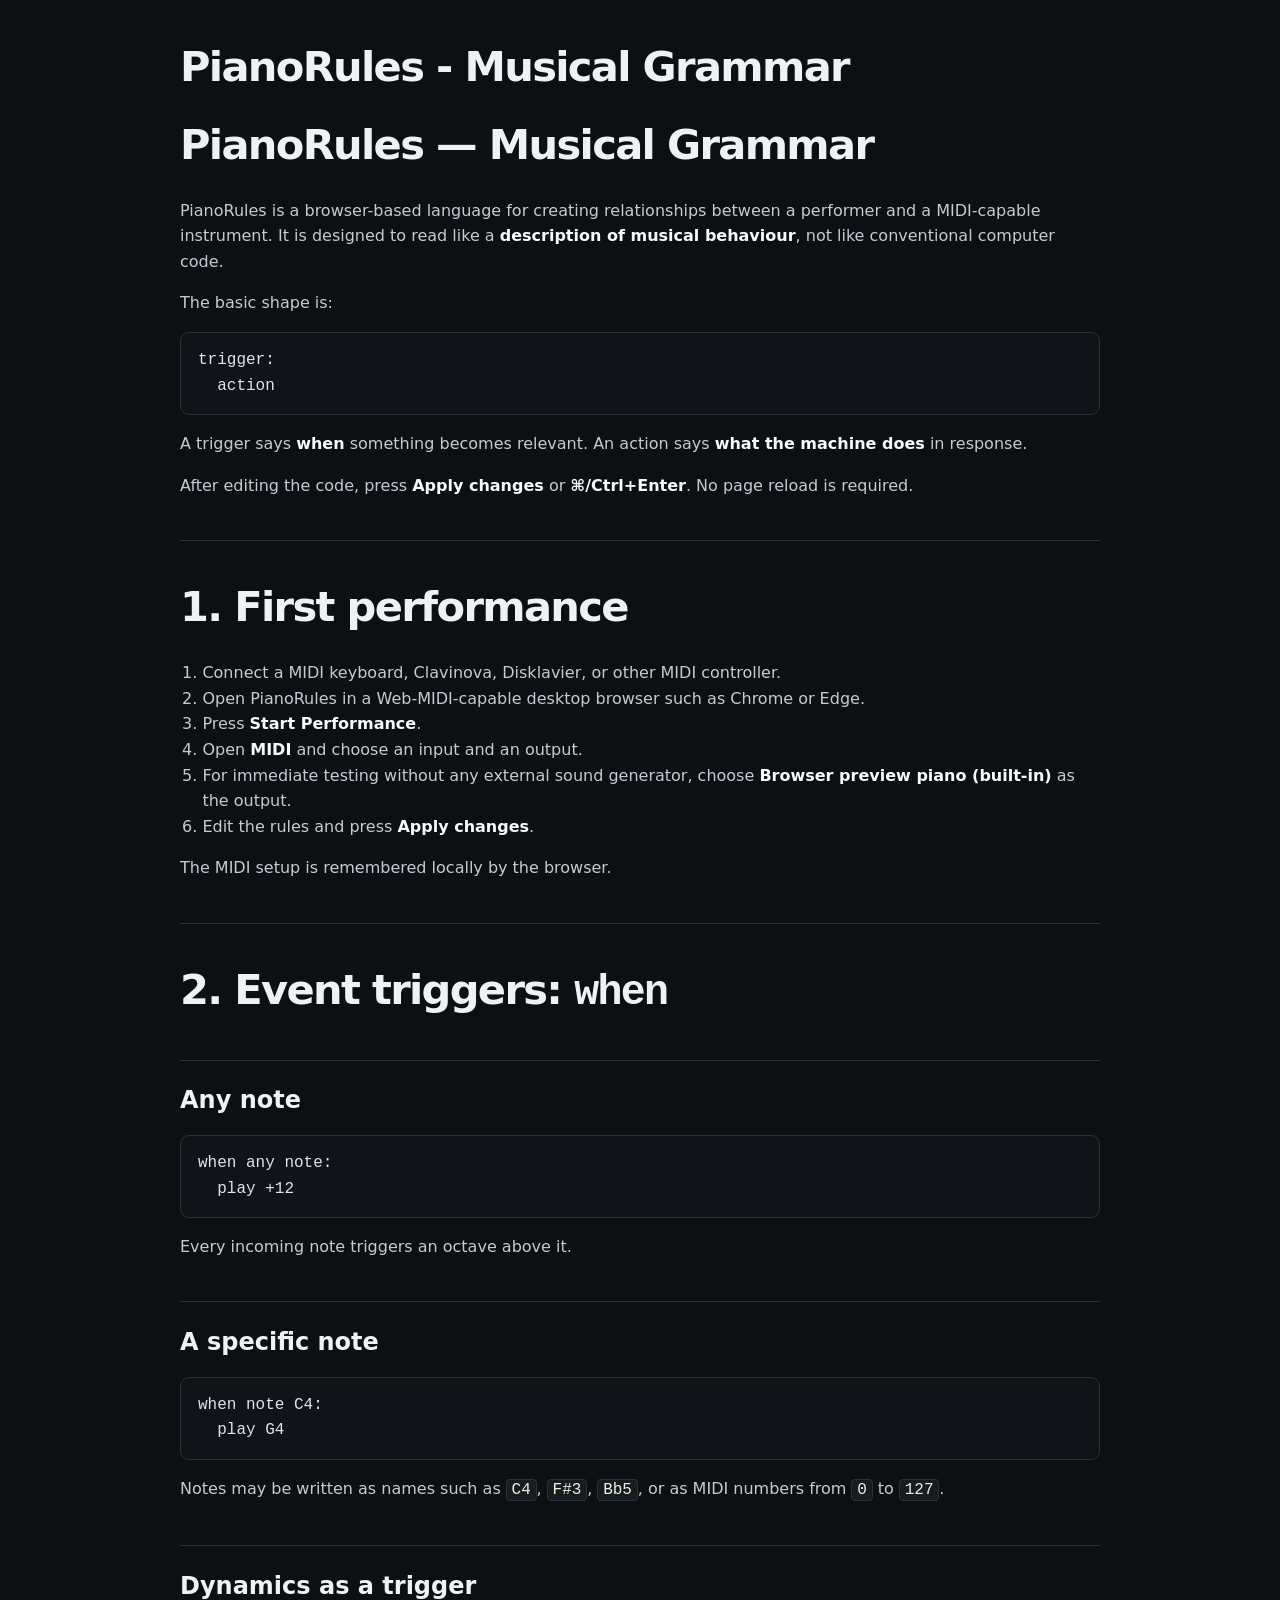
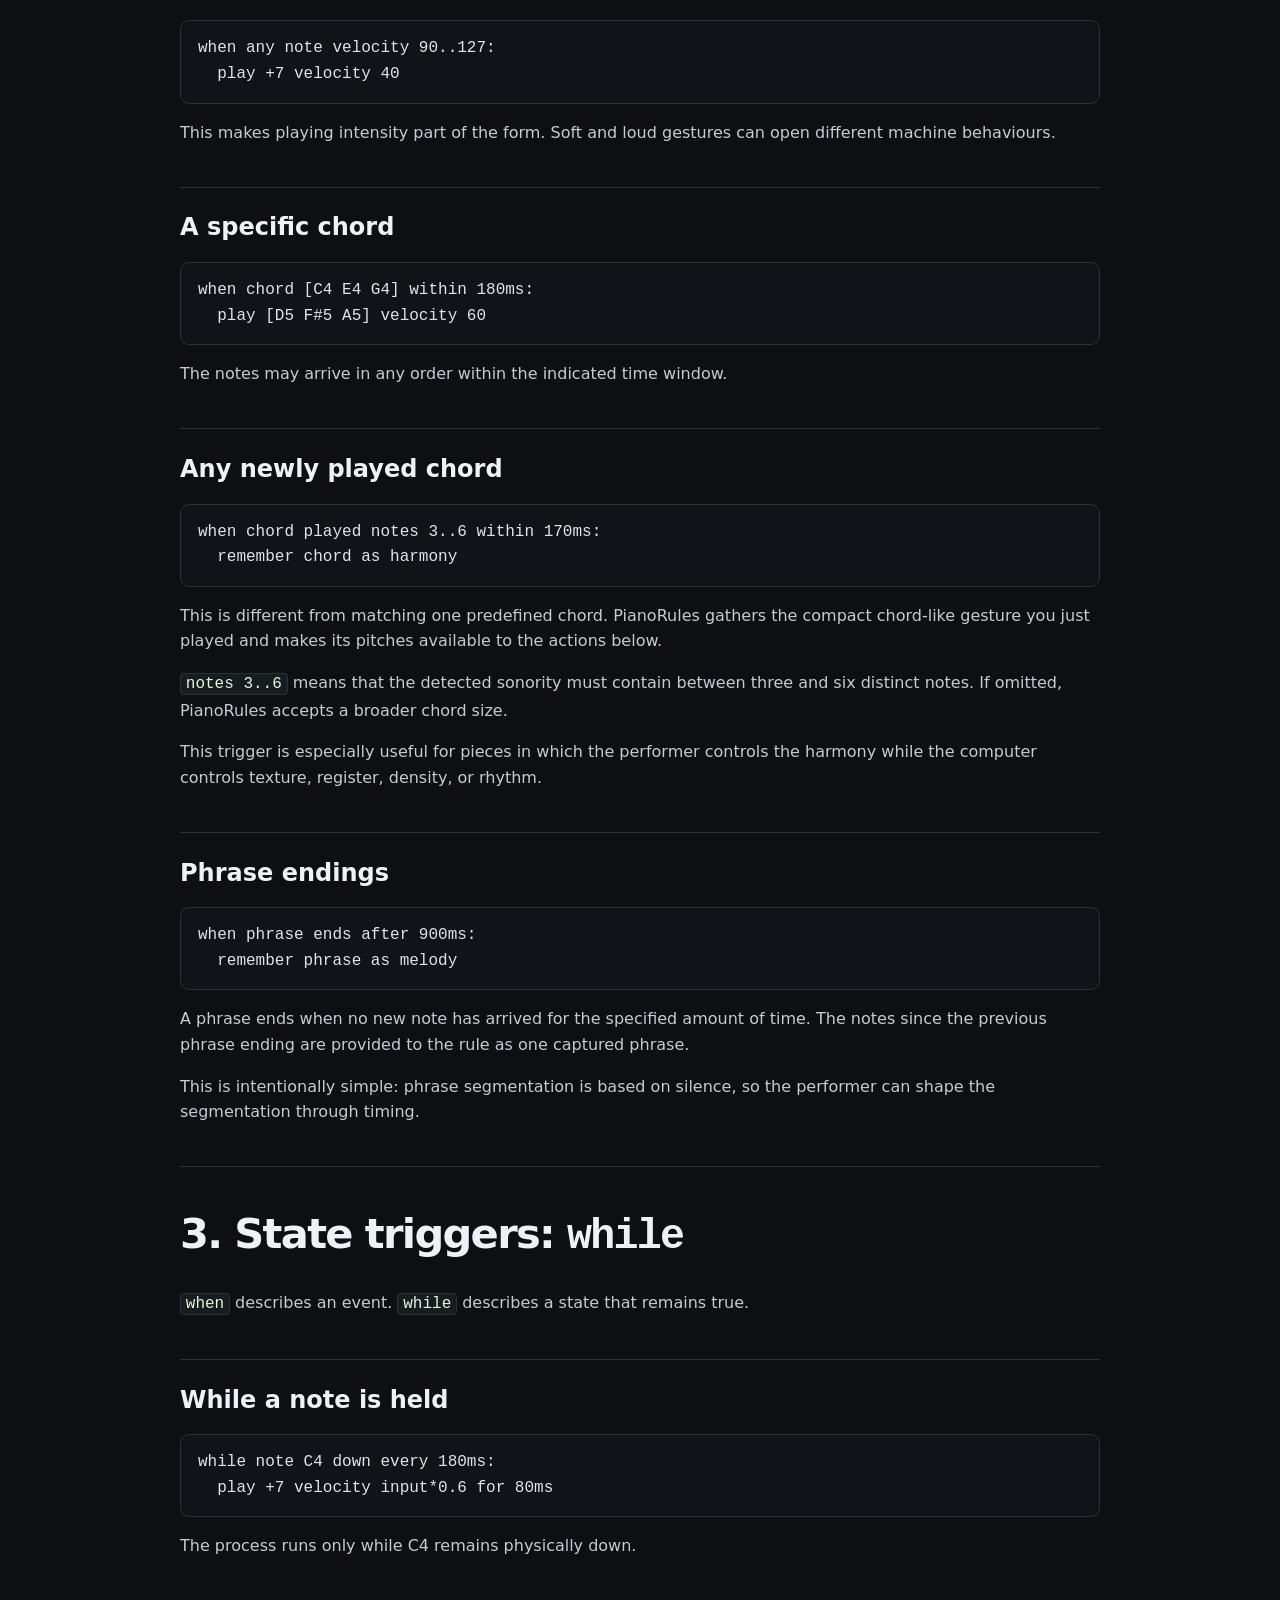
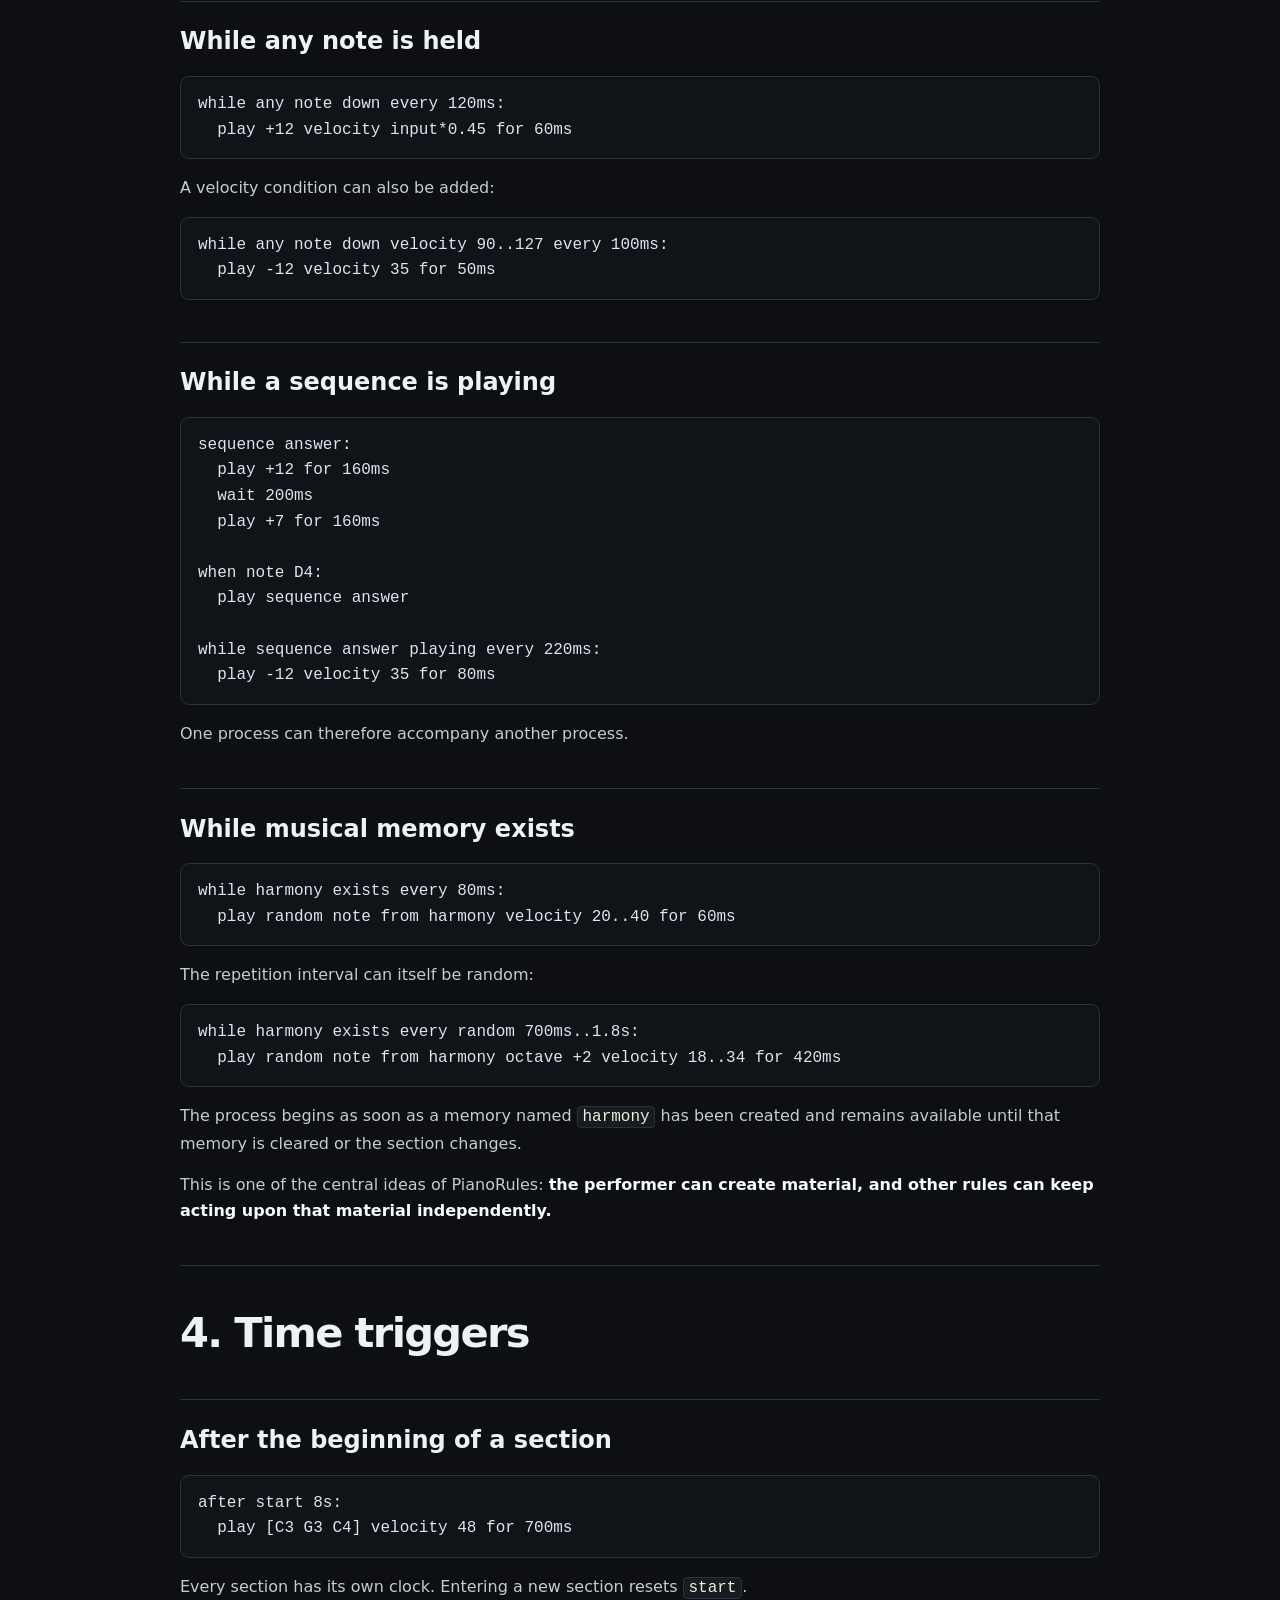
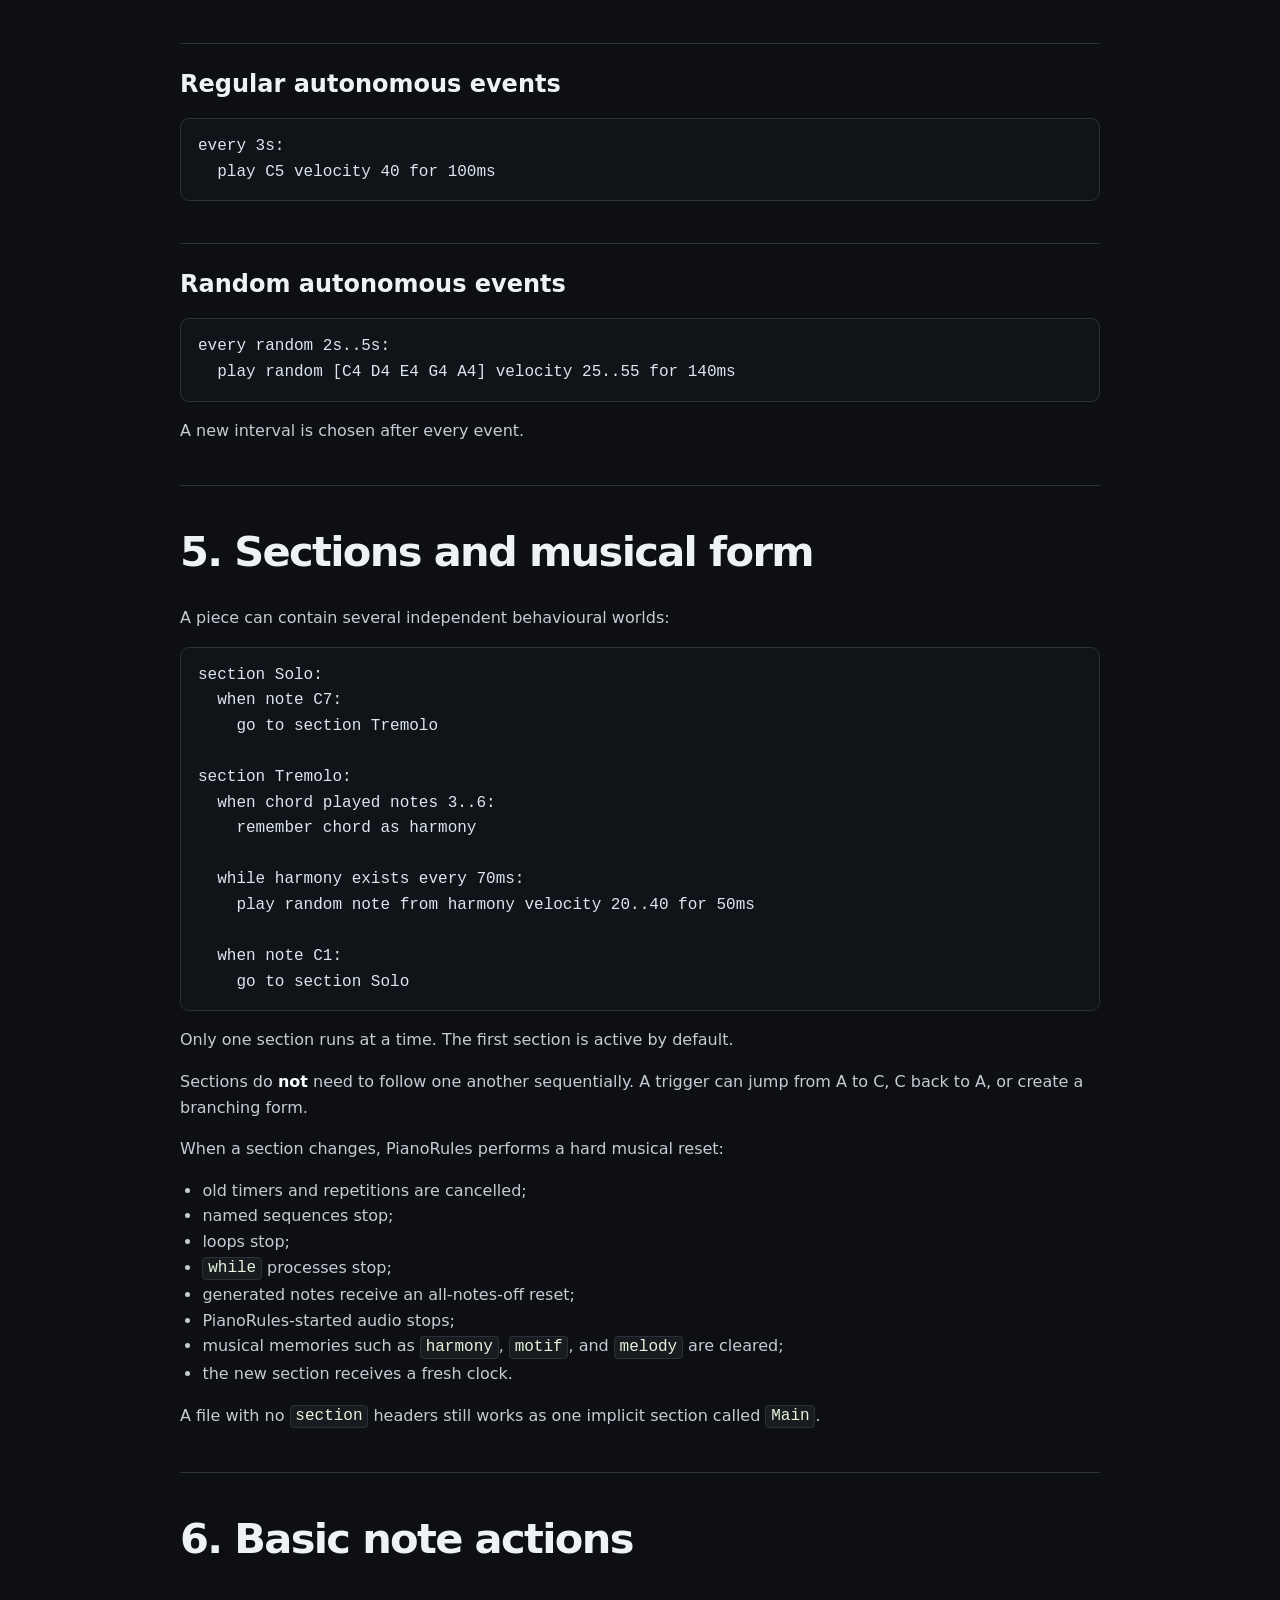
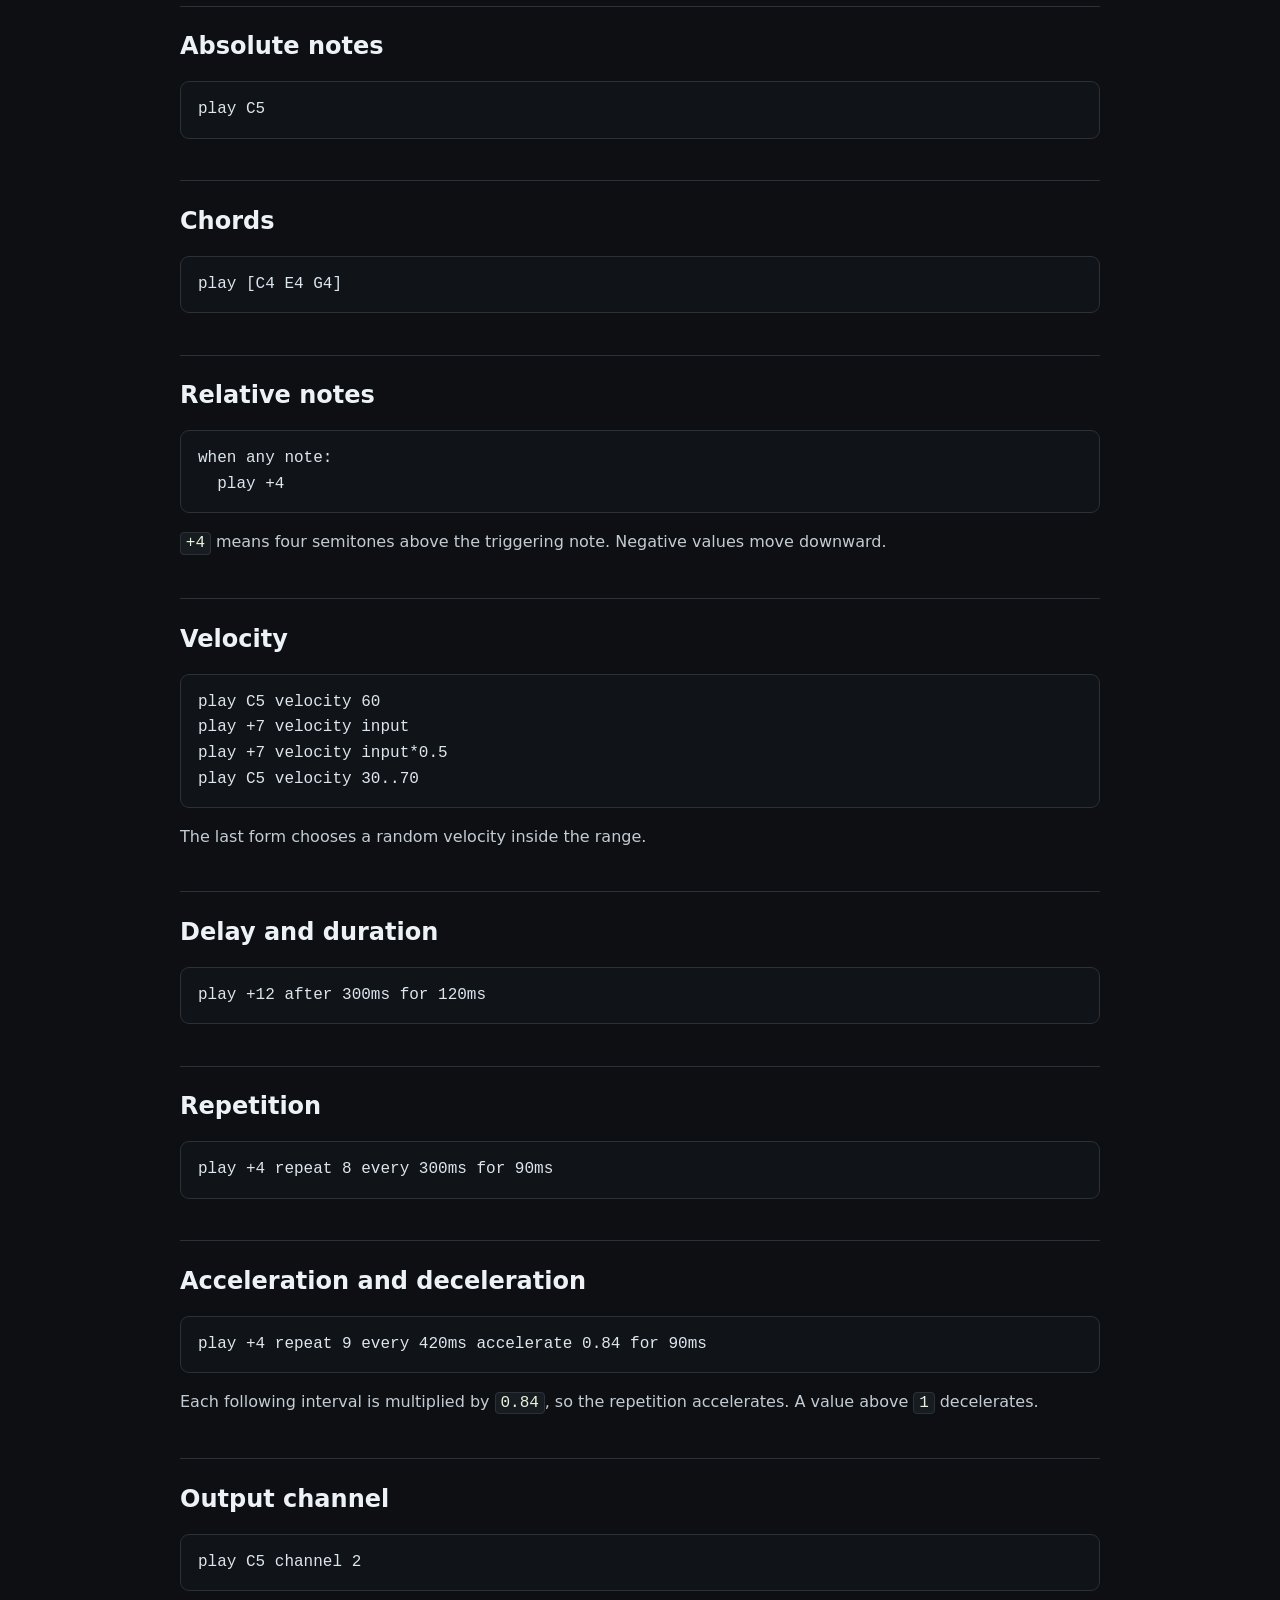
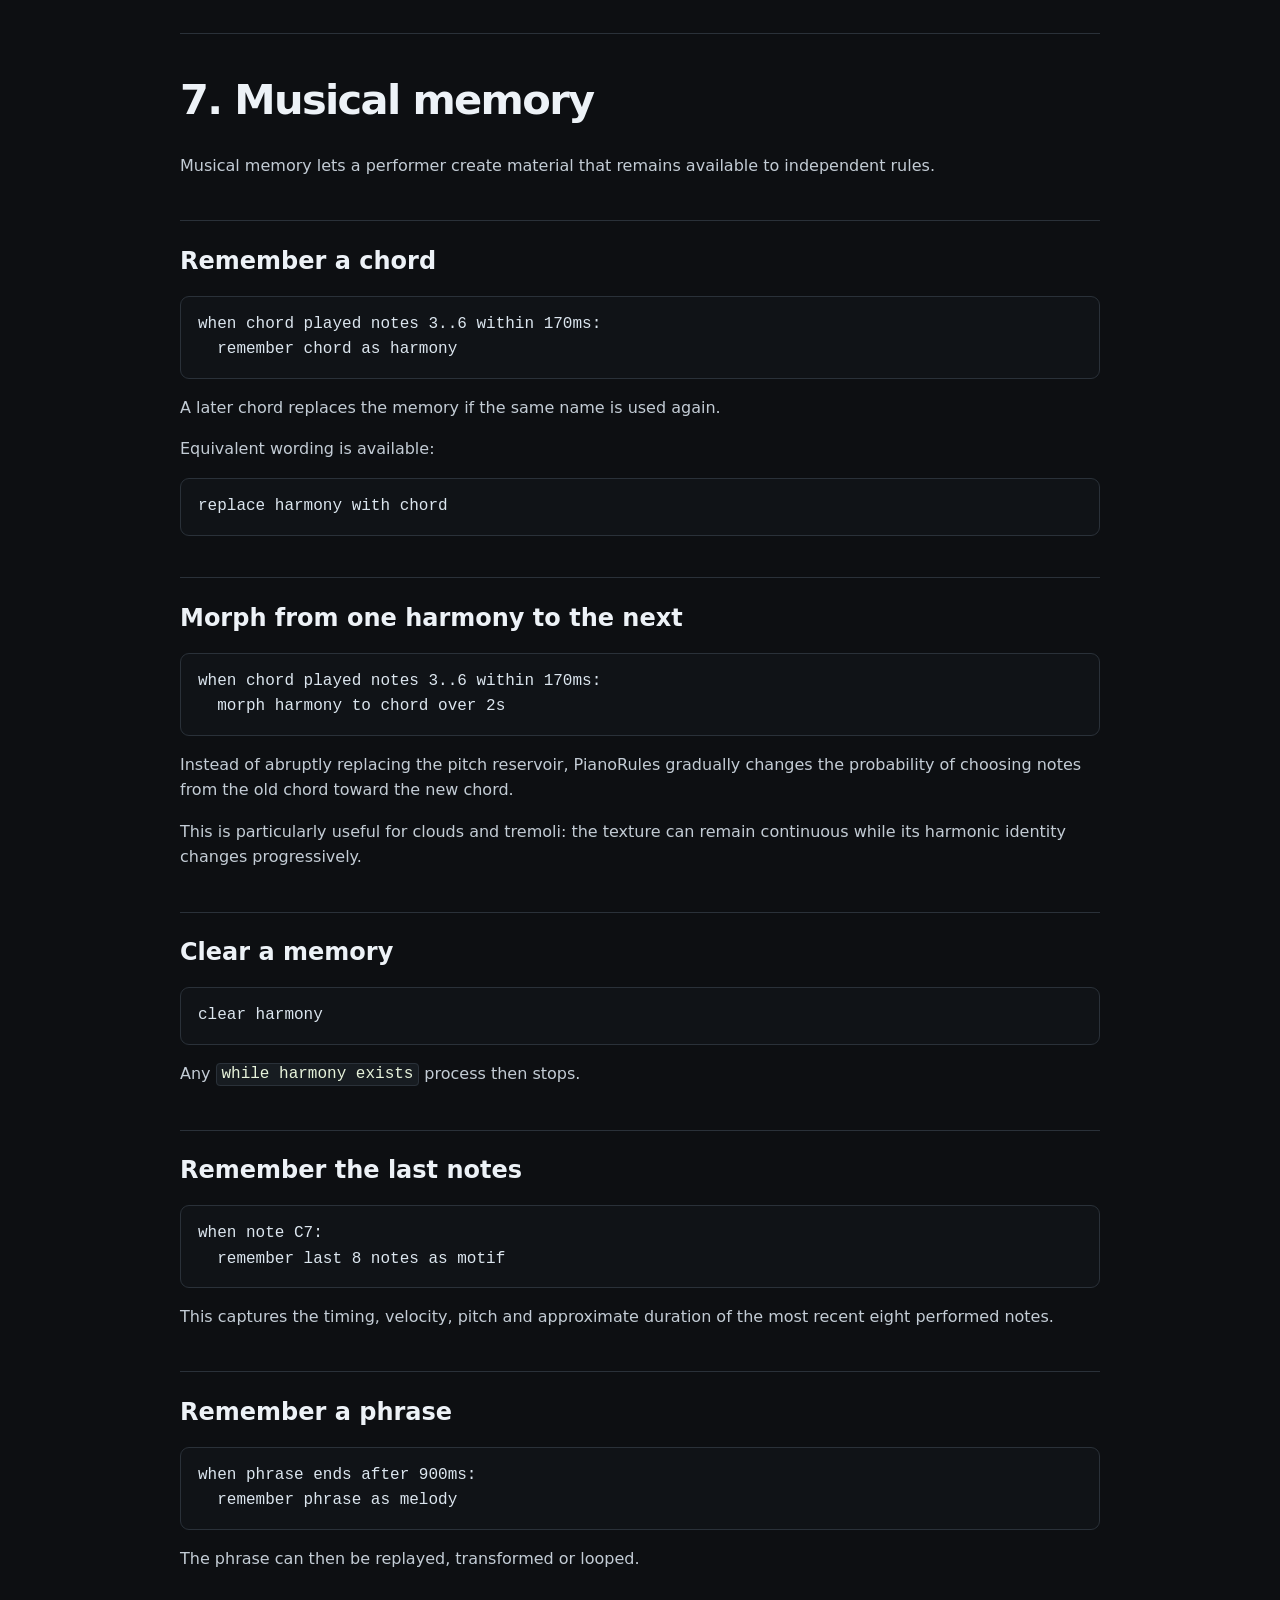
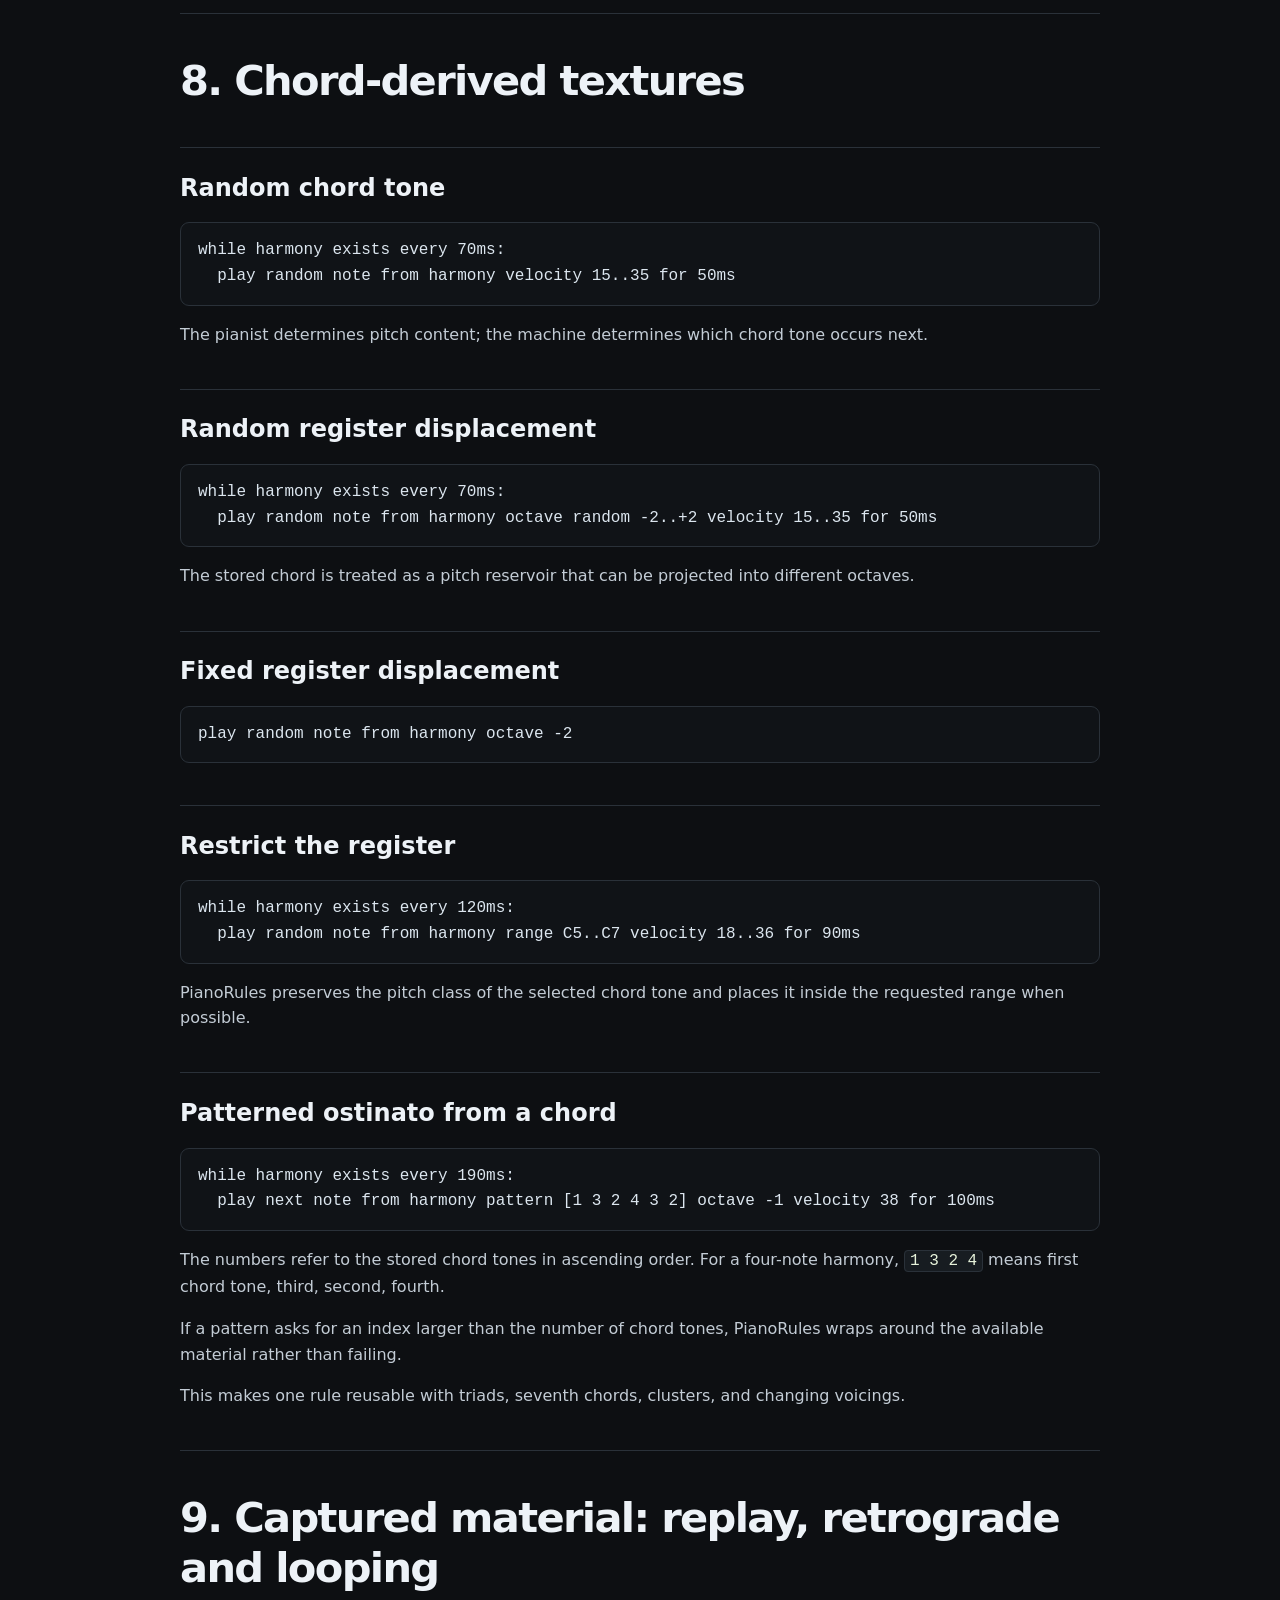
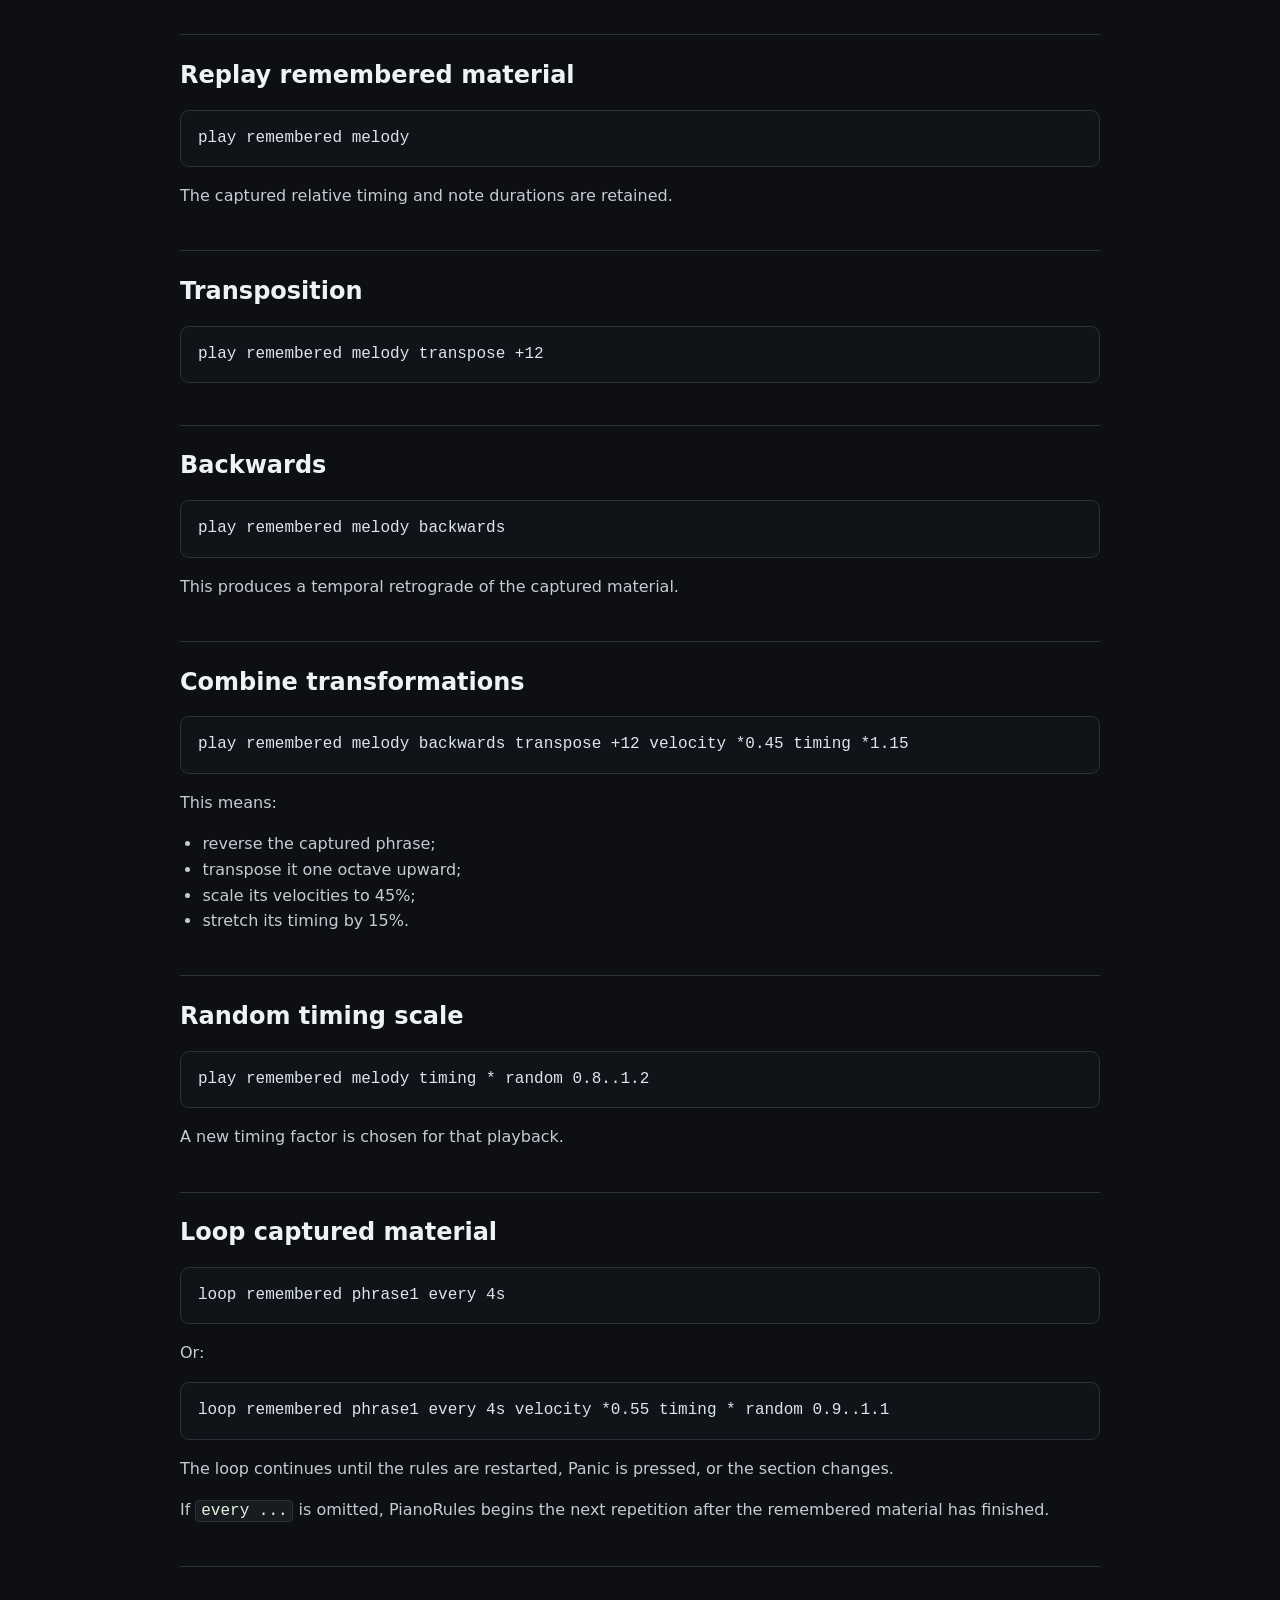
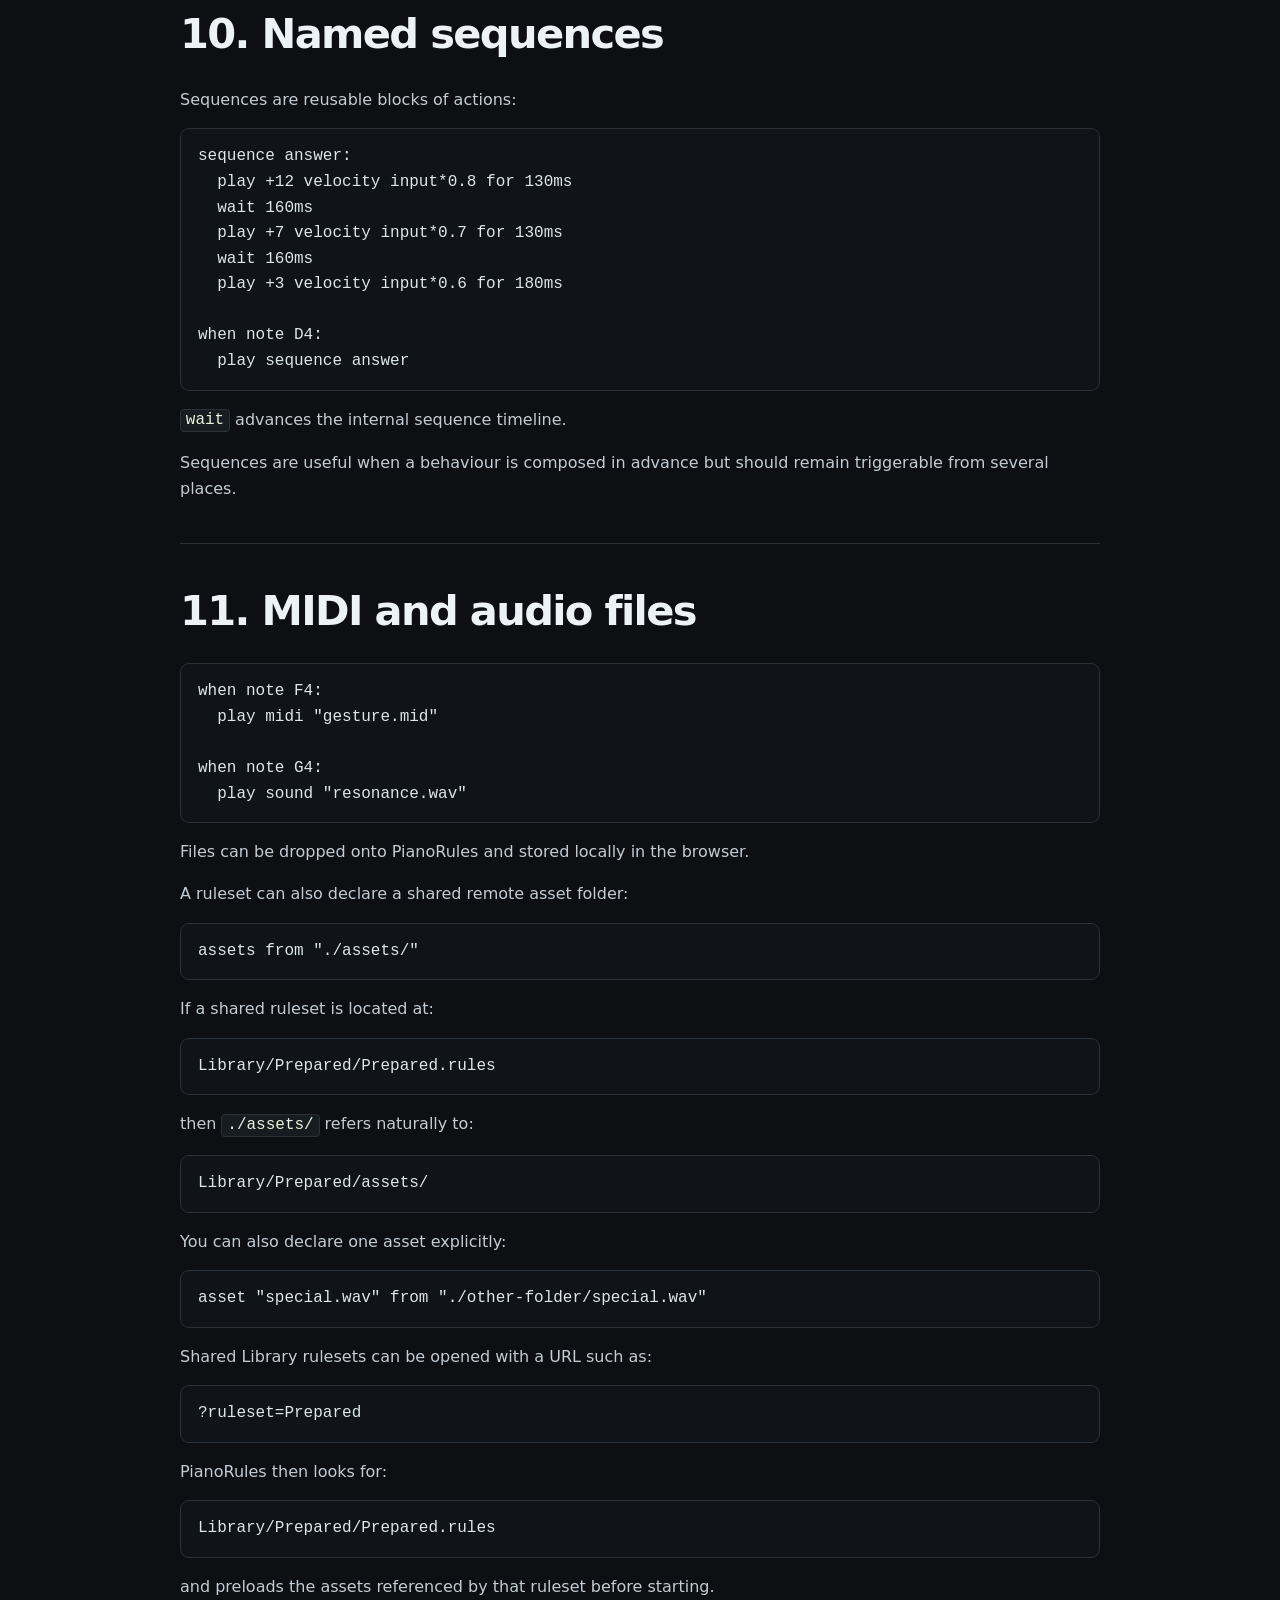
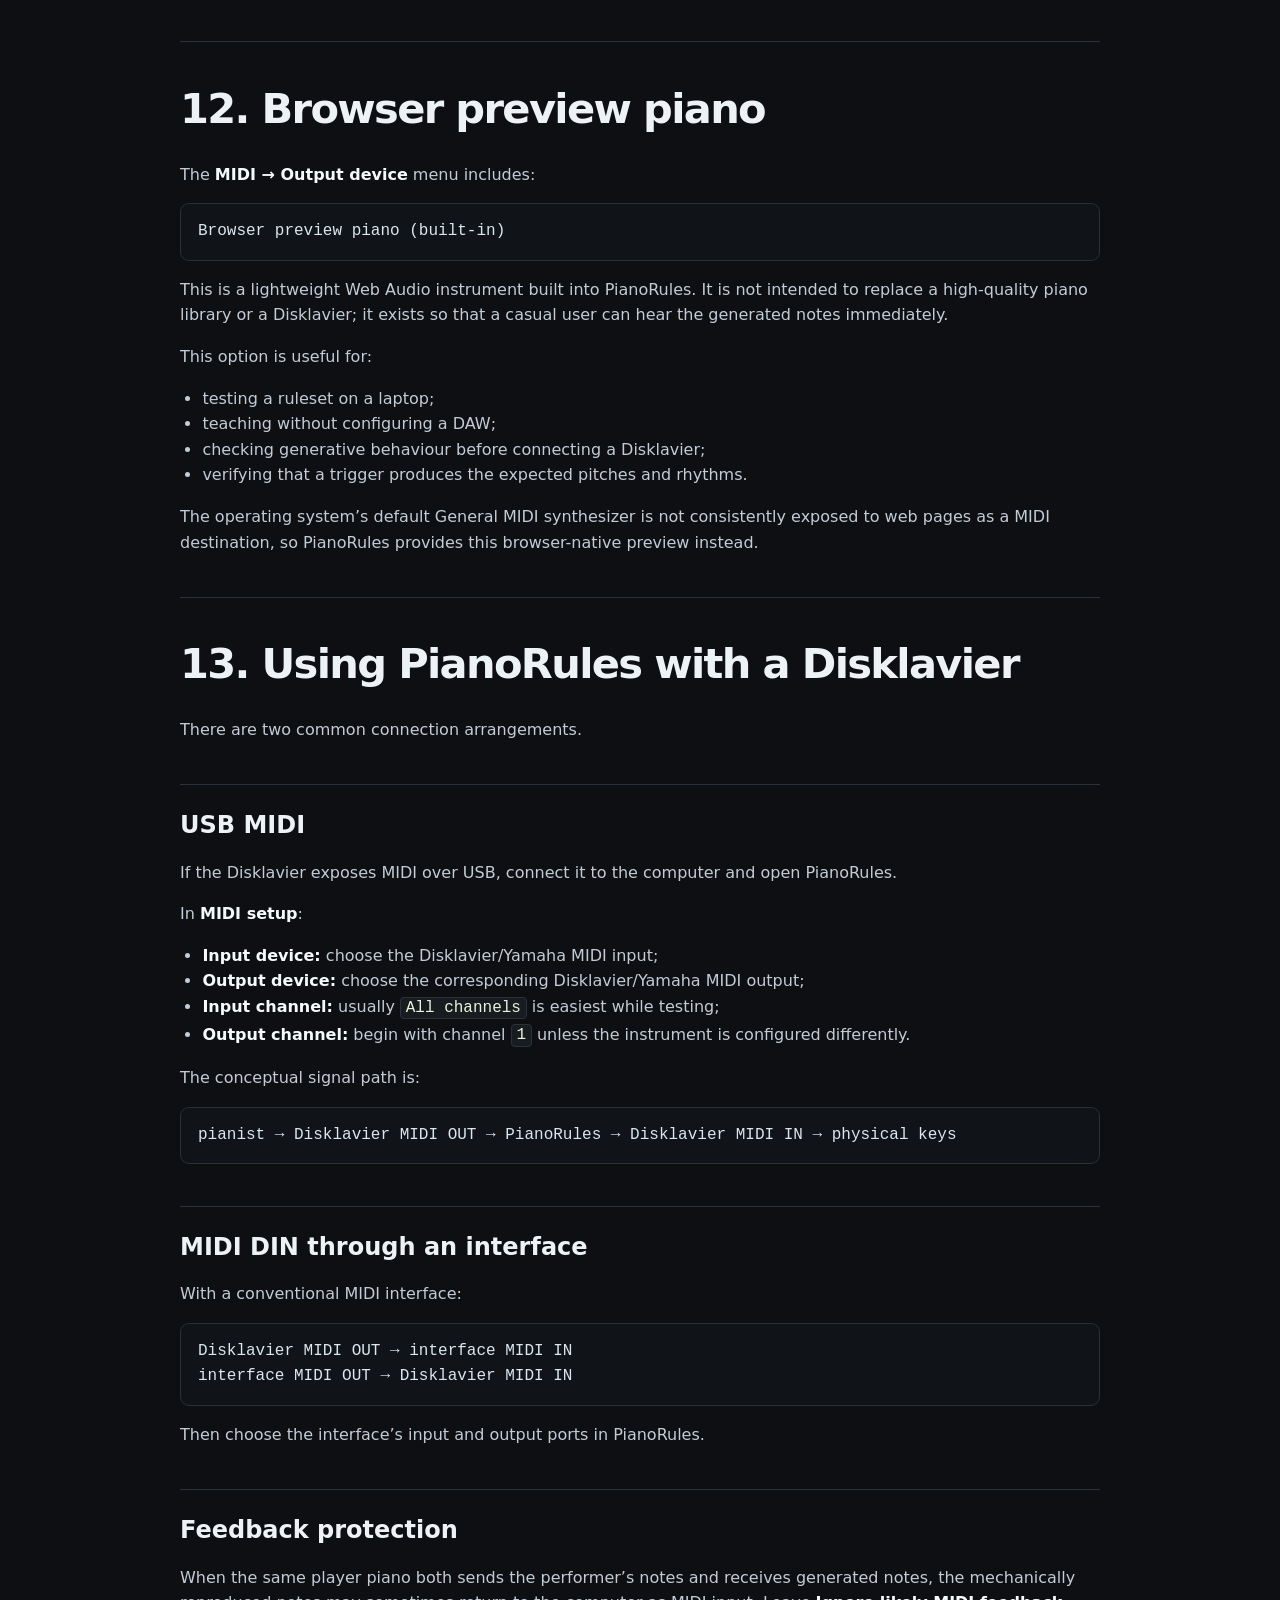
==== commit 3514597d: "Harmonic machines grammar" ====
--- a/docs/index.html
+++ b/docs/index.html
@@ -1,182 +1,313 @@
-<!doctype html>
-<html lang="en">
+<!DOCTYPE html>
+<html xmlns="http://www.w3.org/1999/xhtml" lang="" xml:lang="">
 <head>
-  <meta charset="utf-8">
-  <meta name="viewport" content="width=device-width,initial-scale=1">
-  <meta name="theme-color" content="#0d0f12">
-  <title>PianoRules — Musical Grammar</title>
+  <meta charset="utf-8" />
+  <meta name="generator" content="pandoc" />
+  <meta name="viewport" content="width=device-width, initial-scale=1.0, user-scalable=yes" />
+  <title>PianoRules - Musical Grammar</title>
   <style>
-    :root{color-scheme:dark;--bg:#0d0f12;--panel:#14181d;--line:#2a3139;--text:#edf2f7;--muted:#93a0ac;--accent:#b9ff66;--code:#0a0d10}
-    *{box-sizing:border-box} html{scroll-behavior:smooth} body{margin:0;background:var(--bg);color:var(--text);font:16px/1.65 ui-sans-serif,system-ui,-apple-system,BlinkMacSystemFont,"Segoe UI",sans-serif}
-    a{color:var(--accent)} code,pre{font-family:ui-monospace,SFMono-Regular,Menlo,Monaco,Consolas,monospace}
-    .layout{display:grid;grid-template-columns:260px minmax(0,820px);gap:52px;max-width:1160px;margin:auto;padding:48px 28px 100px}
-    nav{position:sticky;top:28px;align-self:start;border:1px solid var(--line);background:var(--panel);padding:20px;border-radius:12px}
-    nav strong{display:block;font-size:1.1rem;margin-bottom:12px} nav a{display:block;color:var(--muted);text-decoration:none;padding:4px 0} nav a:hover{color:var(--text)}
-    .pill{display:inline-block;border:1px solid var(--line);border-radius:999px;padding:3px 8px;color:var(--muted);font-size:.75rem;margin-bottom:8px}
-    h1{font-size:clamp(2.6rem,7vw,5.5rem);letter-spacing:-.055em;line-height:.95;margin:.2em 0 .35em} h2{font-size:2rem;margin-top:2.3em;border-top:1px solid var(--line);padding-top:1.1em} h3{font-size:1.2rem;margin-top:1.8em}
-    p,li{color:#c8d0d8}.lead{font-size:1.2rem;color:#dce3ea;max-width:62ch}.accent{color:var(--accent)}
-    pre{background:var(--code);border:1px solid var(--line);padding:16px 18px;border-radius:10px;overflow:auto;font-size:.9rem;line-height:1.55}
-    .callout{border-left:3px solid var(--accent);background:#11161a;padding:14px 18px;margin:22px 0;color:#cfd8df}
-    .cards{display:grid;grid-template-columns:repeat(2,minmax(0,1fr));gap:12px}.card{border:1px solid var(--line);background:var(--panel);padding:16px;border-radius:10px}.card h3{margin-top:0}
-    .toplinks{display:flex;gap:10px;flex-wrap:wrap;margin:22px 0 34px}.button{border:1px solid var(--line);background:var(--panel);color:var(--text);text-decoration:none;padding:9px 12px;border-radius:8px}.button.primary{background:var(--accent);color:#101408;border-color:var(--accent);font-weight:700}
-    table{width:100%;border-collapse:collapse;margin:18px 0}td,th{border-bottom:1px solid var(--line);text-align:left;padding:9px 8px;vertical-align:top}th{color:var(--muted);font-size:.8rem;text-transform:uppercase;letter-spacing:.08em}
-    footer{margin-top:70px;border-top:1px solid var(--line);padding-top:24px;color:var(--muted)}
-    @media(max-width:850px){.layout{display:block;padding:28px 18px 80px}nav{position:static;margin-bottom:34px}.cards{grid-template-columns:1fr}}
+    code{white-space: pre-wrap;}
+    span.smallcaps{font-variant: small-caps;}
+    div.columns{display: flex; gap: min(4vw, 1.5em);}
+    div.column{flex: auto; overflow-x: auto;}
+    div.hanging-indent{margin-left: 1.5em; text-indent: -1.5em;}
+    /* The extra [class] is a hack that increases specificity enough to
+       override a similar rule in reveal.js */
+    ul.task-list[class]{list-style: none;}
+    ul.task-list li input[type="checkbox"] {
+      font-size: inherit;
+      width: 0.8em;
+      margin: 0 0.8em 0.2em -1.6em;
+      vertical-align: middle;
+    }
+    .display.math{display: block; text-align: center; margin: 0.5rem auto;}
   </style>
+  <link rel="stylesheet" href="docs.css" />
 </head>
 <body>
-<div class="layout">
-  <nav>
-    <span class="pill">PIANO ↔ ALGORITHM ↔ PIANO</span>
-    <strong>PianoRules docs</strong>
-    <a href="#idea">The idea</a>
-    <a href="#when">Event triggers</a>
-    <a href="#while">While triggers</a>
-    <a href="#time">Time triggers</a>
-    <a href="#sections">Sections &amp; form</a>
-    <a href="#actions">Actions</a>
-    <a href="#sequences">Sequences</a>
-    <a href="#files">Files</a>
-    <a href="#sharing">Share a piece</a>
-    <a href="#explore">Things to explore</a>
-    <a href="#reference">Grammar reference</a>
-    <a href="#credits">Credits</a>
-  </nav>
-
-  <article>
-    <span class="pill">MUSICAL GRAMMAR</span>
-    <h1>Piano<span class="accent">Rules</span></h1>
-    <p class="lead">A small language for defining relationships between a performer and a MIDI-capable piano. Write <strong>when</strong> something should happen, then write <strong>what</strong> the instrument should do.</p>
-    <div class="toplinks">
-      <a class="button primary" href="../">Open PianoRules</a>
-      <a class="button" target="_blank" rel="noopener" href="https://drive.google.com/drive/folders/13X9AR03kODoQFeSk52oS9WSVNPSqHkpw?usp=sharing">Shared file library</a>
-      <a class="button" href="README.md">Markdown version</a>
-    </div>
-
-    <section id="idea">
-      <h2>The basic idea</h2>
-      <pre><code>trigger:
+<header id="title-block-header">
+<h1 class="title">PianoRules - Musical Grammar</h1>
+</header>
+<h1 id="pianorules-musical-grammar">PianoRules — Musical Grammar</h1>
+<p>PianoRules is a browser-based language for creating relationships
+between a performer and a MIDI-capable instrument. It is designed to
+read like a <strong>description of musical behaviour</strong>, not like
+conventional computer code.</p>
+<p>The basic shape is:</p>
+<pre class="text"><code>trigger:
   action</code></pre>
-      <p>A trigger can be a note, a chord, a dynamic range, a point in time, a random timer, a held key, or another sequence that is currently playing. Actions can produce notes, intervals relative to what you played, chords, repetitions, named sequences, MIDI files, and sound files.</p>
-      <div class="callout">Edit the rules in the browser, then press <strong>Apply changes</strong> or <strong>⌘/Ctrl+Enter</strong>. The new musical logic becomes active immediately.</div>
-    </section>
-
-    <section id="when">
-      <h2>Event triggers: <code>when</code></h2>
-      <div class="cards">
-        <div class="card"><h3>Any note</h3><pre><code>when any note:
-  play +12</code></pre><p>Every played note can become the beginning of a relationship.</p></div>
-        <div class="card"><h3>Specific note</h3><pre><code>when note C4:
-  play G4</code></pre><p>Use note names or MIDI numbers.</p></div>
-        <div class="card"><h3>Dynamics</h3><pre><code>when any note velocity 90..127:
-  play -12 velocity 45</code></pre><p>Different dynamic regions can open different behaviours.</p></div>
-        <div class="card"><h3>Chord</h3><pre><code>when chord [C4 E4 G4] within 180ms:
-  play [D5 F#5 A5]</code></pre><p>A sonority can act like a harmonic password.</p></div>
-      </div>
-    </section>
-
-    <section id="while">
-      <h2>State triggers: <code>while</code></h2>
-      <p><code>when</code> reacts to an event. <code>while</code> remains active for as long as a musical state is true.</p>
-      <h3>While a key is held</h3>
-      <pre><code>while note C4 down every 180ms:
+<p>A trigger says <strong>when</strong> something becomes relevant. An
+action says <strong>what the machine does</strong> in response.</p>
+<p>After editing the code, press <strong>Apply changes</strong> or
+<strong>⌘/Ctrl+Enter</strong>. No page reload is required.</p>
+<hr />
+<h1 id="first-performance">1. First performance</h1>
+<ol type="1">
+<li>Connect a MIDI keyboard, Clavinova, Disklavier, or other MIDI
+controller.</li>
+<li>Open PianoRules in a Web-MIDI-capable desktop browser such as Chrome
+or Edge.</li>
+<li>Press <strong>Start Performance</strong>.</li>
+<li>Open <strong>MIDI</strong> and choose an input and an output.</li>
+<li>For immediate testing without any external sound generator, choose
+<strong>Browser preview piano (built-in)</strong> as the output.</li>
+<li>Edit the rules and press <strong>Apply changes</strong>.</li>
+</ol>
+<p>The MIDI setup is remembered locally by the browser.</p>
+<hr />
+<h1 id="event-triggers-when">2. Event triggers: <code>when</code></h1>
+<h2 id="any-note">Any note</h2>
+<pre class="text"><code>when any note:
+  play +12</code></pre>
+<p>Every incoming note triggers an octave above it.</p>
+<h2 id="a-specific-note">A specific note</h2>
+<pre class="text"><code>when note C4:
+  play G4</code></pre>
+<p>Notes may be written as names such as <code>C4</code>,
+<code>F#3</code>, <code>Bb5</code>, or as MIDI numbers from
+<code>0</code> to <code>127</code>.</p>
+<h2 id="dynamics-as-a-trigger">Dynamics as a trigger</h2>
+<pre class="text"><code>when any note velocity 90..127:
+  play +7 velocity 40</code></pre>
+<p>This makes playing intensity part of the form. Soft and loud gestures
+can open different machine behaviours.</p>
+<h2 id="a-specific-chord">A specific chord</h2>
+<pre class="text"><code>when chord [C4 E4 G4] within 180ms:
+  play [D5 F#5 A5] velocity 60</code></pre>
+<p>The notes may arrive in any order within the indicated time
+window.</p>
+<h2 id="any-newly-played-chord">Any newly played chord</h2>
+<pre class="text"><code>when chord played notes 3..6 within 170ms:
+  remember chord as harmony</code></pre>
+<p>This is different from matching one predefined chord. PianoRules
+gathers the compact chord-like gesture you just played and makes its
+pitches available to the actions below.</p>
+<p><code>notes 3..6</code> means that the detected sonority must contain
+between three and six distinct notes. If omitted, PianoRules accepts a
+broader chord size.</p>
+<p>This trigger is especially useful for pieces in which the performer
+controls the harmony while the computer controls texture, register,
+density, or rhythm.</p>
+<h2 id="phrase-endings">Phrase endings</h2>
+<pre class="text"><code>when phrase ends after 900ms:
+  remember phrase as melody</code></pre>
+<p>A phrase ends when no new note has arrived for the specified amount
+of time. The notes since the previous phrase ending are provided to the
+rule as one captured phrase.</p>
+<p>This is intentionally simple: phrase segmentation is based on
+silence, so the performer can shape the segmentation through timing.</p>
+<hr />
+<h1 id="state-triggers-while">3. State triggers: <code>while</code></h1>
+<p><code>when</code> describes an event. <code>while</code> describes a
+state that remains true.</p>
+<h2 id="while-a-note-is-held">While a note is held</h2>
+<pre class="text"><code>while note C4 down every 180ms:
   play +7 velocity input*0.6 for 80ms</code></pre>
-      <p>Hold C4 and the process continues. Release C4 and future events belonging to that while-rule stop.</p>
-      <h3>While any key is held</h3>
-      <pre><code>while any note down velocity 80..127 every 120ms:
+<p>The process runs only while C4 remains physically down.</p>
+<h2 id="while-any-note-is-held">While any note is held</h2>
+<pre class="text"><code>while any note down every 120ms:
   play +12 velocity input*0.45 for 60ms</code></pre>
-      <p>This turns the physical act of holding the keyboard into a gate for a generative process.</p>
-      <h3>While another sequence is playing</h3>
-      <pre><code>sequence answer:
-  play +12 for 130ms
-  wait 160ms
-  play +7 for 130ms
-  wait 160ms
-  play +3 for 180ms
+<p>A velocity condition can also be added:</p>
+<pre class="text"><code>while any note down velocity 90..127 every 100ms:
+  play -12 velocity 35 for 50ms</code></pre>
+<h2 id="while-a-sequence-is-playing">While a sequence is playing</h2>
+<pre class="text"><code>sequence answer:
+  play +12 for 160ms
+  wait 200ms
+  play +7 for 160ms
 
 when note D4:
   play sequence answer
 
 while sequence answer playing every 220ms:
   play -12 velocity 35 for 80ms</code></pre>
-      <p>The second process exists only during the lifetime of <code>answer</code>. Its relative actions inherit the musical context that launched that sequence.</p>
-      <div class="callout">A sequence's lifetime is calculated from its waits, note durations, repetitions and nested PianoRules sequences. If a sequence contains an audio or MIDI file and you want a precise longer state, add explicit <code>wait</code> time to define that timeline.</div>
-    </section>
-
-    <section id="time">
-      <h2>Time triggers</h2>
-      <h3>After the beginning</h3><pre><code>after start 8s:
+<p>One process can therefore accompany another process.</p>
+<h2 id="while-musical-memory-exists">While musical memory exists</h2>
+<pre class="text"><code>while harmony exists every 80ms:
+  play random note from harmony velocity 20..40 for 60ms</code></pre>
+<p>The repetition interval can itself be random:</p>
+<pre class="text"><code>while harmony exists every random 700ms..1.8s:
+  play random note from harmony octave +2 velocity 18..34 for 420ms</code></pre>
+<p>The process begins as soon as a memory named <code>harmony</code> has
+been created and remains available until that memory is cleared or the
+section changes.</p>
+<p>This is one of the central ideas of PianoRules: <strong>the performer
+can create material, and other rules can keep acting upon that material
+independently.</strong></p>
+<hr />
+<h1 id="time-triggers">4. Time triggers</h1>
+<h2 id="after-the-beginning-of-a-section">After the beginning of a
+section</h2>
+<pre class="text"><code>after start 8s:
   play [C3 G3 C4] velocity 48 for 700ms</code></pre>
-      <h3>Regular pulse</h3><pre><code>every 3s:
+<p>Every section has its own clock. Entering a new section resets
+<code>start</code>.</p>
+<h2 id="regular-autonomous-events">Regular autonomous events</h2>
+<pre class="text"><code>every 3s:
   play C5 velocity 40 for 100ms</code></pre>
-      <h3>Random autonomous timing</h3><pre><code>every random 2s..5s:
+<h2 id="random-autonomous-events">Random autonomous events</h2>
+<pre class="text"><code>every random 2s..5s:
   play random [C4 D4 E4 G4 A4] velocity 25..55 for 140ms</code></pre>
-      <p>These rules let the instrument have temporal behaviour that is not directly controlled by the pianist.</p>
-    </section>
-
-
-    <section id="sections">
-      <h2>Sections and musical form</h2>
-      <p>A piece can contain several independent <strong>sections</strong>. Only one section is active at a time, and the first section in the file is active by default.</p>
-      <pre><code>section Opening:
-  when any note:
-    play +7 velocity input*0.5
-
+<p>A new interval is chosen after every event.</p>
+<hr />
+<h1 id="sections-and-musical-form">5. Sections and musical form</h1>
+<p>A piece can contain several independent behavioural worlds:</p>
+<pre class="text"><code>section Solo:
   when note C7:
-    go to section Echoes
-
-section Echoes:
-  every random 2s..5s:
-    play random [C4 E4 G4 B4] velocity 25..50
+    go to section Tremolo
+
+section Tremolo:
+  when chord played notes 3..6:
+    remember chord as harmony
+
+  while harmony exists every 70ms:
+    play random note from harmony velocity 20..40 for 50ms
 
   when note C1:
-    go to section Opening</code></pre>
-      <p>A section change can itself be the action produced by a note, chord, dynamic condition, timer, held-note process, or sequence.</p>
-      <div class="callout"><strong>Changing section is a reset:</strong> the old section's timers, repetitions, sequences and <code>while</code> processes are cancelled; PianoRules sends all-notes-off / all-sound-off, stops audio it started, resets the local section clock, and activates only the new section's code.</div>
-      <p>The active section is shown beside the editor title, and that section's code is visually emphasized in the code window. Notes that were already held before a section change do not automatically start a new held-note process in the new section.</p>
-      <h3>Indentation after <code>section</code> is optional</h3>
-      <p>The section header already establishes the structural level, so both styles are valid:</p>
-      <pre><code>section Opening:
-  when any note:
-    play +7</code></pre>
-      <pre><code>section Opening:
-when any note:
-  play +7</code></pre>
-      <p>Actions still need to be indented beneath the trigger or sequence they belong to.</p>
-      <h3>Click a section to rehearse it</h3>
-      <p>Click anywhere inside an inactive section's code in the editor to activate that section immediately. If the editor contains unapplied changes, PianoRules applies the current script first and then enters the clicked section.</p>
-      <h3>Open form rather than a fixed chain</h3>
-      <p>Sections do not have to follow one another sequentially. They can loop, branch, return, or be selected by the performer. This makes them useful for improvisational navigation, game-like forms, open scores, and pieces in which the piano itself helps determine the next formal state.</p>
-      <p>A file without any <code>section ...:</code> headings still works and is treated as one implicit section called <code>Main</code>.</p>
-    </section>
-
-    <section id="actions">
-      <h2>Actions</h2>
-      <table>
-        <tr><th>Idea</th><th>Syntax</th></tr>
-        <tr><td>Absolute note</td><td><code>play C5</code></td></tr>
-        <tr><td>Relative interval</td><td><code>play +7</code></td></tr>
-        <tr><td>Chord</td><td><code>play [C5 E5 G5]</code></td></tr>
-        <tr><td>Random pitch</td><td><code>play random [C4 D4 E4 G4 A4]</code></td></tr>
-        <tr><td>Copy input dynamics</td><td><code>velocity input</code></td></tr>
-        <tr><td>Scale dynamics</td><td><code>velocity input*0.6</code></td></tr>
-        <tr><td>Random dynamics</td><td><code>velocity 30..65</code></td></tr>
-        <tr><td>Delay</td><td><code>after 300ms</code></td></tr>
-        <tr><td>Duration</td><td><code>for 800ms</code></td></tr>
-        <tr><td>Repeat</td><td><code>repeat 8 every 250ms</code></td></tr>
-        <tr><td>Accelerate</td><td><code>accelerate 0.84</code></td></tr>
-        <tr><td>Decelerate</td><td><code>accelerate 1.18</code></td></tr>
-        <tr><td>Output channel</td><td><code>channel 2</code></td></tr>
-        <tr><td>Change section</td><td><code>go to section Echoes</code></td></tr>
-      </table>
-      <pre><code>when any note:
-  play +4 velocity input*0.7 repeat 9 every 420ms accelerate 0.84 for 90ms</code></pre>
-    </section>
-
-    <section id="sequences">
-      <h2>Named sequences</h2>
-      <p>Sequences are reusable musical objects: motives, responses, textures, cadences, interruptions, or algorithmic characters.</p>
-      <pre><code>sequence answer:
+    go to section Solo</code></pre>
+<p>Only one section runs at a time. The first section is active by
+default.</p>
+<p>Sections do <strong>not</strong> need to follow one another
+sequentially. A trigger can jump from A to C, C back to A, or create a
+branching form.</p>
+<p>When a section changes, PianoRules performs a hard musical reset:</p>
+<ul>
+<li>old timers and repetitions are cancelled;</li>
+<li>named sequences stop;</li>
+<li>loops stop;</li>
+<li><code>while</code> processes stop;</li>
+<li>generated notes receive an all-notes-off reset;</li>
+<li>PianoRules-started audio stops;</li>
+<li>musical memories such as <code>harmony</code>, <code>motif</code>,
+and <code>melody</code> are cleared;</li>
+<li>the new section receives a fresh clock.</li>
+</ul>
+<p>A file with no <code>section</code> headers still works as one
+implicit section called <code>Main</code>.</p>
+<hr />
+<h1 id="basic-note-actions">6. Basic note actions</h1>
+<h2 id="absolute-notes">Absolute notes</h2>
+<pre class="text"><code>play C5</code></pre>
+<h2 id="chords">Chords</h2>
+<pre class="text"><code>play [C4 E4 G4]</code></pre>
+<h2 id="relative-notes">Relative notes</h2>
+<pre class="text"><code>when any note:
+  play +4</code></pre>
+<p><code>+4</code> means four semitones above the triggering note.
+Negative values move downward.</p>
+<h2 id="velocity">Velocity</h2>
+<pre class="text"><code>play C5 velocity 60
+play +7 velocity input
+play +7 velocity input*0.5
+play C5 velocity 30..70</code></pre>
+<p>The last form chooses a random velocity inside the range.</p>
+<h2 id="delay-and-duration">Delay and duration</h2>
+<pre class="text"><code>play +12 after 300ms for 120ms</code></pre>
+<h2 id="repetition">Repetition</h2>
+<pre class="text"><code>play +4 repeat 8 every 300ms for 90ms</code></pre>
+<h2 id="acceleration-and-deceleration">Acceleration and
+deceleration</h2>
+<pre class="text"><code>play +4 repeat 9 every 420ms accelerate 0.84 for 90ms</code></pre>
+<p>Each following interval is multiplied by <code>0.84</code>, so the
+repetition accelerates. A value above <code>1</code> decelerates.</p>
+<h2 id="output-channel">Output channel</h2>
+<pre class="text"><code>play C5 channel 2</code></pre>
+<hr />
+<h1 id="musical-memory">7. Musical memory</h1>
+<p>Musical memory lets a performer create material that remains
+available to independent rules.</p>
+<h2 id="remember-a-chord">Remember a chord</h2>
+<pre class="text"><code>when chord played notes 3..6 within 170ms:
+  remember chord as harmony</code></pre>
+<p>A later chord replaces the memory if the same name is used again.</p>
+<p>Equivalent wording is available:</p>
+<pre class="text"><code>replace harmony with chord</code></pre>
+<h2 id="morph-from-one-harmony-to-the-next">Morph from one harmony to
+the next</h2>
+<pre class="text"><code>when chord played notes 3..6 within 170ms:
+  morph harmony to chord over 2s</code></pre>
+<p>Instead of abruptly replacing the pitch reservoir, PianoRules
+gradually changes the probability of choosing notes from the old chord
+toward the new chord.</p>
+<p>This is particularly useful for clouds and tremoli: the texture can
+remain continuous while its harmonic identity changes progressively.</p>
+<h2 id="clear-a-memory">Clear a memory</h2>
+<pre class="text"><code>clear harmony</code></pre>
+<p>Any <code>while harmony exists</code> process then stops.</p>
+<h2 id="remember-the-last-notes">Remember the last notes</h2>
+<pre class="text"><code>when note C7:
+  remember last 8 notes as motif</code></pre>
+<p>This captures the timing, velocity, pitch and approximate duration of
+the most recent eight performed notes.</p>
+<h2 id="remember-a-phrase">Remember a phrase</h2>
+<pre class="text"><code>when phrase ends after 900ms:
+  remember phrase as melody</code></pre>
+<p>The phrase can then be replayed, transformed or looped.</p>
+<hr />
+<h1 id="chord-derived-textures">8. Chord-derived textures</h1>
+<h2 id="random-chord-tone">Random chord tone</h2>
+<pre class="text"><code>while harmony exists every 70ms:
+  play random note from harmony velocity 15..35 for 50ms</code></pre>
+<p>The pianist determines pitch content; the machine determines which
+chord tone occurs next.</p>
+<h2 id="random-register-displacement">Random register displacement</h2>
+<pre class="text"><code>while harmony exists every 70ms:
+  play random note from harmony octave random -2..+2 velocity 15..35 for 50ms</code></pre>
+<p>The stored chord is treated as a pitch reservoir that can be
+projected into different octaves.</p>
+<h2 id="fixed-register-displacement">Fixed register displacement</h2>
+<pre class="text"><code>play random note from harmony octave -2</code></pre>
+<h2 id="restrict-the-register">Restrict the register</h2>
+<pre class="text"><code>while harmony exists every 120ms:
+  play random note from harmony range C5..C7 velocity 18..36 for 90ms</code></pre>
+<p>PianoRules preserves the pitch class of the selected chord tone and
+places it inside the requested range when possible.</p>
+<h2 id="patterned-ostinato-from-a-chord">Patterned ostinato from a
+chord</h2>
+<pre class="text"><code>while harmony exists every 190ms:
+  play next note from harmony pattern [1 3 2 4 3 2] octave -1 velocity 38 for 100ms</code></pre>
+<p>The numbers refer to the stored chord tones in ascending order. For a
+four-note harmony, <code>1 3 2 4</code> means first chord tone, third,
+second, fourth.</p>
+<p>If a pattern asks for an index larger than the number of chord tones,
+PianoRules wraps around the available material rather than failing.</p>
+<p>This makes one rule reusable with triads, seventh chords, clusters,
+and changing voicings.</p>
+<hr />
+<h1 id="captured-material-replay-retrograde-and-looping">9. Captured
+material: replay, retrograde and looping</h1>
+<h2 id="replay-remembered-material">Replay remembered material</h2>
+<pre class="text"><code>play remembered melody</code></pre>
+<p>The captured relative timing and note durations are retained.</p>
+<h2 id="transposition">Transposition</h2>
+<pre class="text"><code>play remembered melody transpose +12</code></pre>
+<h2 id="backwards">Backwards</h2>
+<pre class="text"><code>play remembered melody backwards</code></pre>
+<p>This produces a temporal retrograde of the captured material.</p>
+<h2 id="combine-transformations">Combine transformations</h2>
+<pre class="text"><code>play remembered melody backwards transpose +12 velocity *0.45 timing *1.15</code></pre>
+<p>This means:</p>
+<ul>
+<li>reverse the captured phrase;</li>
+<li>transpose it one octave upward;</li>
+<li>scale its velocities to 45%;</li>
+<li>stretch its timing by 15%.</li>
+</ul>
+<h2 id="random-timing-scale">Random timing scale</h2>
+<pre class="text"><code>play remembered melody timing * random 0.8..1.2</code></pre>
+<p>A new timing factor is chosen for that playback.</p>
+<h2 id="loop-captured-material">Loop captured material</h2>
+<pre class="text"><code>loop remembered phrase1 every 4s</code></pre>
+<p>Or:</p>
+<pre class="text"><code>loop remembered phrase1 every 4s velocity *0.55 timing * random 0.9..1.1</code></pre>
+<p>The loop continues until the rules are restarted, Panic is pressed,
+or the section changes.</p>
+<p>If <code>every ...</code> is omitted, PianoRules begins the next
+repetition after the remembered material has finished.</p>
+<hr />
+<h1 id="named-sequences">10. Named sequences</h1>
+<p>Sequences are reusable blocks of actions:</p>
+<pre class="text"><code>sequence answer:
   play +12 velocity input*0.8 for 130ms
   wait 160ms
   play +7 velocity input*0.7 for 130ms
@@ -185,152 +316,272 @@
 
 when note D4:
   play sequence answer</code></pre>
-      <p><code>wait</code> advances the local timeline. Without a wait, several actions can begin from the same point in time.</p>
-    </section>
-
-    <section id="files">
-      <h2>MIDI and sound files</h2>
-      <pre><code>when note F4:
-  play midi "gesture.mid"
+<p><code>wait</code> advances the internal sequence timeline.</p>
+<p>Sequences are useful when a behaviour is composed in advance but
+should remain triggerable from several places.</p>
+<hr />
+<h1 id="midi-and-audio-files">11. MIDI and audio files</h1>
+<pre class="text"><code>when note F4:
+  play midi &quot;gesture.mid&quot;
 
 when note G4:
-  play sound "resonance.wav"</code></pre>
-
-      <h3>Local assets</h3>
-      <p>Drag files onto the asset area at the bottom of PianoRules. They are stored locally in that browser, so you can use the filename in your rules on later visits.</p>
-
-      <h3>Remote asset folder</h3>
-      <p>Declare a global folder near the beginning of a rules file:</p>
-      <pre><code>assets from "./assets/"</code></pre>
-      <p>Relative filenames used by <code>play midi</code> and <code>play sound</code> are resolved against that folder. An absolute web folder is also valid:</p>
-      <pre><code>assets from "https://example.org/my-piece-assets/"</code></pre>
-      <div class="callout"><strong>Preloading:</strong> whenever you press <strong>Run rules</strong> or <strong>Apply changes</strong>, PianoRules scans the complete piece and downloads every referenced remote asset before starting the engine. If an asset cannot be prepared, the rules remain stopped and the problem is shown in the diagnostics.</div>
-
-      <h3>One-off remote files</h3>
-      <pre><code>asset "special.wav" from "https://example.org/files/special.wav"
-
-when note A4:
-  play sound "special.wav"</code></pre>
-      <p>This keeps the musical action readable even when one file lives somewhere else.</p>
-
-      <h3>Recommended GitHub Pages layout</h3>
-      <pre><code>index.html
-app.js
-dsl.js
-...
-assets/
-  gesture.mid
-  resonance.wav
-performance.rules</code></pre>
-      <p>Then use <code>assets from "./assets/"</code>. Same-origin static assets are the simplest and most dependable performance setup.</p>
-
-      <div class="callout"><strong>Shared library:</strong> <a target="_blank" rel="noopener" href="https://drive.google.com/drive/folders/13X9AR03kODoQFeSk52oS9WSVNPSqHkpw?usp=sharing">open the communal Google Drive folder</a>, download an interesting asset, then either drag it into PianoRules or copy it into your repository's <code>assets/</code> folder. A Google Drive folder is useful as a library/distribution space, but not as a raw filename-addressable runtime folder; Drive download endpoints are not reliably fetchable from browser JavaScript because of cross-origin restrictions.</div>
-    </section>
-
-
-    <section id="sharing">
-      <h2>Share a piece with one URL</h2>
-      <p>A complete work can live in the PianoRules Library, in its own GitHub repository, or as a public <code>.rules</code> file elsewhere. The <code>ruleset</code> URL parameter tells PianoRules which piece to open.</p>
-
-      <h3>Built-in Library</h3>
-      <pre><code>Library/
-  Cage/
-    Cage.rules
-    assets/
-      sound.wav
-      gesture.mid</code></pre>
-      <pre><code>https://YOUR-PAGES-URL/?ruleset=Cage</code></pre>
-      <p>The short name resolves to <code>Library/Cage/Cage.rules</code>. Without an explicit <code>assets from ...</code> declaration, <code>Library/Cage/assets/</code> is used automatically.</p>
-
-      <h3>Another GitHub repository</h3>
-      <pre><code>Rule-Gamelan/
-  Gamelan.rules
-  assets/
-    gong.wav
-    interlock.mid</code></pre>
-      <pre><code>?ruleset=https%3A%2F%2Fgithub.com%2FAdrianArtacho%2FRule-Gamelan</code></pre>
-      <p>PianoRules interprets <code>Rule-Gamelan</code> as the piece <code>Gamelan</code> and looks for <code>Gamelan.rules</code> in <code>main</code>, then <code>master</code>. A repository named simply <code>Gamelan</code> follows the same convention. Exact GitHub <code>blob/.../*.rules</code> links are accepted too.</p>
-
-      <h3>Direct file elsewhere</h3>
-      <pre><code>?ruleset=https%3A%2F%2Fexample.org%2Fpieces%2FClouds%2FClouds.rules</code></pre>
-      <p>Other hosts should provide a direct public <code>.rules</code> URL and permit browser/CORS access. Relative asset declarations are resolved from the score's own directory.</p>
-
-      <div class="callout"><strong>Self-contained works:</strong> when a score is loaded through <code>ruleset</code> and it has no <code>assets from ...</code> declaration, PianoRules automatically looks in an <code>assets/</code> folder beside the <code>.rules</code> file. The complete piece can therefore travel as one repository or folder.</div>
-      <p>The remote repository supplies only PianoRules text and media. It cannot inject JavaScript into the application; the loaded text still passes through the normal PianoRules parser before it can run.</p>
-    </section>
-
-    <section id="explore">
-      <h2>Things to explore</h2>
-      <h3>A delayed shadow</h3><pre><code>when any note:
-  play +12 velocity input*0.5 after 400ms</code></pre>
-      <h3>A held-key machine</h3><pre><code>while any note down every 160ms:
-  play +7 velocity input*0.4 for 70ms</code></pre>
-      <h3>Dynamic bifurcation</h3><pre><code>when any note velocity 1..60:
-  play +12 velocity 25 after 500ms
-
-when any note velocity 90..127:
-  play -12 velocity input*0.8 repeat 5 every 120ms</code></pre>
-      <h3>A harmonic password</h3><pre><code>when chord [C4 E4 G4] within 160ms:
-  play sequence answer</code></pre>
-      <h3>An autonomous partner</h3><pre><code>every random 3s..9s:
-  play random [C3 D3 F3 G3 A3] velocity 20..45 for 180ms</code></pre>
-      <p>The richest use of PianoRules is often not “automatic accompaniment” but <strong>musical causality</strong>: a note casts a shadow, a chord opens a process, a held key sustains a machine, dynamics switch behaviours, and one process awakens another.</p>
-    </section>
-
-    <section id="reference">
-      <h2>Compact grammar reference</h2>
-      <h3>Global asset declarations</h3>
-      <pre><code>assets from "./assets/"
-assets from "https://example.org/my-piece-assets/"
-asset "special.wav" from "https://example.org/files/special.wav"</code></pre>
-      <h3>Triggers</h3>
-      <pre><code>when any note:
-when any note velocity 40..100:
+  play sound &quot;resonance.wav&quot;</code></pre>
+<p>Files can be dropped onto PianoRules and stored locally in the
+browser.</p>
+<p>A ruleset can also declare a shared remote asset folder:</p>
+<pre class="text"><code>assets from &quot;./assets/&quot;</code></pre>
+<p>If a shared ruleset is located at:</p>
+<pre class="text"><code>Library/Prepared/Prepared.rules</code></pre>
+<p>then <code>./assets/</code> refers naturally to:</p>
+<pre class="text"><code>Library/Prepared/assets/</code></pre>
+<p>You can also declare one asset explicitly:</p>
+<pre class="text"><code>asset &quot;special.wav&quot; from &quot;./other-folder/special.wav&quot;</code></pre>
+<p>Shared Library rulesets can be opened with a URL such as:</p>
+<pre class="text"><code>?ruleset=Prepared</code></pre>
+<p>PianoRules then looks for:</p>
+<pre class="text"><code>Library/Prepared/Prepared.rules</code></pre>
+<p>and preloads the assets referenced by that ruleset before
+starting.</p>
+<hr />
+<h1 id="browser-preview-piano">12. Browser preview piano</h1>
+<p>The <strong>MIDI → Output device</strong> menu includes:</p>
+<pre class="text"><code>Browser preview piano (built-in)</code></pre>
+<p>This is a lightweight Web Audio instrument built into PianoRules. It
+is not intended to replace a high-quality piano library or a Disklavier;
+it exists so that a casual user can hear the generated notes
+immediately.</p>
+<p>This option is useful for:</p>
+<ul>
+<li>testing a ruleset on a laptop;</li>
+<li>teaching without configuring a DAW;</li>
+<li>checking generative behaviour before connecting a Disklavier;</li>
+<li>verifying that a trigger produces the expected pitches and
+rhythms.</li>
+</ul>
+<p>The operating system’s default General MIDI synthesizer is not
+consistently exposed to web pages as a MIDI destination, so PianoRules
+provides this browser-native preview instead.</p>
+<hr />
+<h1 id="using-pianorules-with-a-disklavier">13. Using PianoRules with a
+Disklavier</h1>
+<p>There are two common connection arrangements.</p>
+<h2 id="usb-midi">USB MIDI</h2>
+<p>If the Disklavier exposes MIDI over USB, connect it to the computer
+and open PianoRules.</p>
+<p>In <strong>MIDI setup</strong>:</p>
+<ul>
+<li><strong>Input device:</strong> choose the Disklavier/Yamaha MIDI
+input;</li>
+<li><strong>Output device:</strong> choose the corresponding
+Disklavier/Yamaha MIDI output;</li>
+<li><strong>Input channel:</strong> usually <code>All channels</code> is
+easiest while testing;</li>
+<li><strong>Output channel:</strong> begin with channel <code>1</code>
+unless the instrument is configured differently.</li>
+</ul>
+<p>The conceptual signal path is:</p>
+<pre class="text"><code>pianist → Disklavier MIDI OUT → PianoRules → Disklavier MIDI IN → physical keys</code></pre>
+<h2 id="midi-din-through-an-interface">MIDI DIN through an
+interface</h2>
+<p>With a conventional MIDI interface:</p>
+<pre class="text"><code>Disklavier MIDI OUT → interface MIDI IN
+interface MIDI OUT → Disklavier MIDI IN</code></pre>
+<p>Then choose the interface’s input and output ports in PianoRules.</p>
+<h2 id="feedback-protection">Feedback protection</h2>
+<p>When the same player piano both sends the performer’s notes and
+receives generated notes, the mechanically reproduced notes may
+sometimes return to the computer as MIDI input. Leave <strong>Ignore
+likely MIDI feedback from generated notes</strong> enabled unless you
+deliberately want recursive behaviour.</p>
+<p>The exact MIDI/Local Control settings differ between Disklavier
+generations, so if the physical piano does not respond, confirm on the
+instrument that incoming MIDI note messages are enabled and that the
+selected MIDI channel matches PianoRules.</p>
+<p>Before using dense or very fast generative rules on a real player
+piano, begin at low density and moderate velocity. Mechanical
+instruments have physical repetition and dynamic limits that a software
+synthesizer does not.</p>
+<hr />
+<h1 id="using-pianorules-with-ableton-live-or-a-piano-library">14. Using
+PianoRules with Ableton Live or a piano library</h1>
+<p>PianoRules can send its generated MIDI into a DAW. This is useful for
+Pianoteq, Kontakt piano libraries, Ableton’s instruments, or any other
+MIDI-controlled software instrument.</p>
+<p>The required ingredient is a <strong>virtual MIDI port</strong>
+between the browser and Ableton.</p>
+<h2 id="macos-iac-driver">macOS: IAC Driver</h2>
+<ol type="1">
+<li>Open <strong>Audio MIDI Setup</strong>.</li>
+<li>Open <strong>MIDI Studio</strong>.</li>
+<li>Open <strong>IAC Driver</strong>.</li>
+<li>Enable <strong>Device is online</strong> and create a bus, for
+example <code>PianoRules</code>.</li>
+<li>In PianoRules, choose that IAC bus as the <strong>Output
+device</strong>.</li>
+<li>In Ableton Live, enable <strong>Track</strong> input for the IAC
+port in MIDI preferences.</li>
+<li>Create a MIDI track.</li>
+<li>Set <strong>MIDI From</strong> to the PianoRules/IAC port.</li>
+<li>Set monitoring to <strong>In</strong> or arm the track.</li>
+<li>Load the piano instrument or library you want to hear.</li>
+</ol>
+<p>The route becomes:</p>
+<pre class="text"><code>MIDI keyboard → PianoRules → IAC PianoRules → Ableton MIDI track → piano instrument</code></pre>
+<h2 id="windows">Windows</h2>
+<p>Windows does not include an IAC-style virtual cable by default. A
+virtual MIDI-port utility such as <strong>loopMIDI</strong> can provide
+the same connection:</p>
+<pre class="text"><code>PianoRules → virtual MIDI port → Ableton → piano library</code></pre>
+<p>Create a virtual port, choose it as PianoRules’ output, then choose
+the same port as the MIDI input for the Ableton track.</p>
+<h2 id="original-piano-plus-generated-piano-library">Original piano plus
+generated piano library</h2>
+<p>You can keep playing your physical keyboard locally while only the
+generated PianoRules output goes into Ableton. In that setup, your
+acoustic/electronic piano is the foreground and the virtual piano
+library becomes the responsive machine layer.</p>
+<p>If you instead want both your own playing and the generated layer to
+sound from the same plugin, route the keyboard into Ableton as well,
+taking care to avoid MIDI loops.</p>
+<hr />
+<h1 id="shared-pianorules-file-library">15. Shared PianoRules file
+library</h1>
+<p>The <strong>Files</strong> button opens the shared Google Drive
+folder created for exchanging useful material.</p>
+<p>It can contain:</p>
+<ul>
+<li><code>.rules</code> studies;</li>
+<li>MIDI gestures;</li>
+<li>audio samples;</li>
+<li>prepared-piano samples;</li>
+<li>example materials for classes and workshops.</li>
+</ul>
+<p>A useful workflow is:</p>
+<ol type="1">
+<li>download a shared file;</li>
+<li>drop it into PianoRules if it is a local MIDI/audio asset;</li>
+<li>refer to its filename in the rules;</li>
+<li>alter the musical behaviour rather than rebuilding the material from
+scratch.</li>
+</ol>
+<p>The GitHub <code>Library/</code> mechanism is particularly useful for
+rulesets that should open directly from a public URL, while the Drive
+folder remains convenient as a communal drop/share area.</p>
+<hr />
+<h1 id="musical-studies-to-try">16. Musical studies to try</h1>
+<p>The downloadable project also includes
+<code>examples/Harmonic-Machines-study.rules</code>, an original
+multi-section study that combines the techniques below into one playable
+form.</p>
+<h2 id="harmonic-cloud">Harmonic cloud</h2>
+<pre class="text"><code>when chord played notes 3..6 within 170ms:
+  remember chord as harmony
+
+while harmony exists every 65ms:
+  play random note from harmony octave random -2..+2 velocity 12..32 for 45ms</code></pre>
+<p>The performer determines harmony; the machine creates a tremulous
+orchestration of it.</p>
+<h2 id="low-ostinato-high-cloud">Low ostinato + high cloud</h2>
+<pre class="text"><code>when chord played notes 3..6 within 170ms:
+  remember chord as harmony
+
+while harmony exists every 220ms:
+  play next note from harmony pattern [1 3 2 4 3 2] range C1..C3 velocity 38 for 120ms
+
+while harmony exists every 95ms:
+  play random note from harmony range C5..C7 velocity 15..30 for 60ms</code></pre>
+<p>One harmonic gesture becomes two independent machine layers.</p>
+<h2 id="continuous-harmonic-morph">Continuous harmonic morph</h2>
+<pre class="text"><code>when chord played notes 3..6 within 170ms:
+  morph harmony to chord over 2.5s
+
+while harmony exists every 70ms:
+  play random note from harmony octave random -2..+2 velocity 14..34 for 50ms</code></pre>
+<p>The texture does not restart when harmony changes; its pitch
+reservoir gradually changes underneath it.</p>
+<h2 id="phrase-shadow">Phrase shadow</h2>
+<pre class="text"><code>when phrase ends after 800ms:
+  remember phrase as shadow
+  play remembered shadow backwards transpose +12 velocity *0.4 timing *1.3</code></pre>
+<h2 id="memory-loop">Memory loop</h2>
+<pre class="text"><code>when phrase ends after 1s:
+  remember phrase as loop1
+  loop remembered loop1 every 5s velocity *0.45 timing * random 0.85..1.15</code></pre>
+<h2 id="machine-controlled-formal-branching">Machine-controlled formal
+branching</h2>
+<pre class="text"><code>section Cloud:
+  when note C7:
+    go to section Canon
+
+section Canon:
+  when note C1:
+    go to section Cloud</code></pre>
+<p>Replace the navigation notes with chords, dynamic thresholds, timed
+events, or other triggers to make the form itself performative.</p>
+<hr />
+<h1 id="compact-grammar-reference">17. Compact grammar reference</h1>
+<h2 id="triggers">Triggers</h2>
+<pre class="text"><code>when any note:
+when any note velocity 80..127:
 when note C4:
 when note C4 velocity 80..127:
 when chord [C4 E4 G4] within 180ms:
+when chord played:
+when chord played notes 3..6 within 170ms:
+when phrase ends:
+when phrase ends after 900ms:
+
+while note C4 down:
+while note C4 down every 180ms:
+while any note down every 120ms:
+while sequence answer playing every 220ms:
+while harmony exists every 80ms:
 
 after start 8s:
 every 3s:
-every random 2s..5s:
-
-while note C4 down:
-while note C4 down every 180ms:
-while note C4 down velocity 80..127 every 180ms:
-while any note down:
-while any note down velocity 80..127 every 120ms:
-while sequence answer playing:
-while sequence answer playing every 220ms:</code></pre>
-      <h3>Actions</h3>
-      <pre><code>play C5
+every random 2s..5s:</code></pre>
+<h2 id="memory-actions">Memory actions</h2>
+<pre class="text"><code>remember chord as harmony
+replace harmony with chord
+morph harmony to chord over 2s
+clear harmony
+remember last 8 notes as motif
+remember phrase as melody</code></pre>
+<h2 id="note-actions">Note actions</h2>
+<pre class="text"><code>play C5
+play [C4 E4 G4]
 play +7
-play [C5 E5 G5]
-play random [C4 D4 E4 G4 A4]
-play +12 velocity input
-play +12 velocity input*0.7
-play C5 velocity 30..60
-play C5 after 300ms
-play C5 for 500ms
-play C5 repeat 8 every 200ms
-play +4 repeat 10 every 400ms accelerate 0.84
-play C5 channel 2
-play sequence answer
+play random [C4 D4 E4]
+play C5 velocity 60
+play +7 velocity input*0.5
+play C5 after 300ms for 120ms
+play +4 repeat 8 every 300ms accelerate 0.85</code></pre>
+<h2 id="actions-from-memory">Actions from memory</h2>
+<pre class="text"><code>play random note from harmony
+play random note from harmony octave random -2..+2
+play random note from harmony range C5..C7
+play next note from harmony pattern [1 3 2 4]
+
+play remembered melody
+play remembered melody backwards
+play remembered melody transpose +12
+play remembered melody backwards transpose +12 velocity *0.5 timing *1.2
+loop remembered melody every 4s</code></pre>
+<h2 id="other-actions">Other actions</h2>
+<pre class="text"><code>play sequence answer
+play midi &quot;gesture.mid&quot;
+play sound &quot;resonance.wav&quot;
 go to section Echoes
-play midi "gesture.mid"
-play sound "resonance.wav"
-wait 250ms
+wait 300ms
 stop all</code></pre>
-    </section>
-
-
-    <section id="credits">
-      <h2>Credits</h2>
-      <p><strong>PianoRules</strong> was created by <strong>Adrián Artacho</strong>, composer and educator at the <a href="https://muk.ac.at/studienangebot/lehrende/details/adrian-artacho.html" target="_blank" rel="noopener">Music and Arts University of the City of Vienna (MUK)</a>.</p>
-      <p>The project is conceived as an open environment for performer–algorithm interaction, experimentation, teaching, and shared musical materials.</p>
-    </section>
-
-    <footer>The aim is not to make the performer write conventional software. It is to make musical relationships explicit, editable and playable.</footer>
-  </article>
-</div>
+<hr />
+<h1 id="credits">Credits</h1>
+<p><strong>PianoRules</strong> was conceived and developed by <a
+href="https://muk.ac.at/studienangebot/lehrende/details/adrian-artacho.html">Adrián
+Artacho</a>, composer, researcher and educator at the <strong>Music and
+Arts University of the City of Vienna (MUK)</strong>.</p>
+<p>The project explores browser-based, performer-readable rules for
+interactive piano performance, teaching, algorithmic composition and
+human–machine improvisation.</p>
 </body>
 </html>
--- a/docs/docs.css
+++ b/docs/docs.css
@@ -0,0 +1,2 @@
+:root{color-scheme:dark;--bg:#0d0f12;--panel:#14181d;--line:#2a3139;--text:#edf2f7;--muted:#98a4b0;--accent:#b9ff66;}
+html{background:var(--bg);color:var(--text);font-family:ui-sans-serif,system-ui,-apple-system,BlinkMacSystemFont,"Segoe UI",sans-serif;line-height:1.6;}body{max-width:920px;margin:0 auto;padding:42px 28px 80px;}h1,h2,h3{line-height:1.2;scroll-margin-top:20px;}h1{font-size:2.6rem;letter-spacing:-.04em;margin-top:0;}h2{margin-top:2.6rem;border-top:1px solid var(--line);padding-top:1.6rem;}h3{margin-top:1.8rem;color:#dbe4ec;}p,li{color:#c3ccd5;}a{color:var(--accent);}code{font-family:ui-monospace,SFMono-Regular,Menlo,Consolas,monospace;}p code,li code{background:#171c21;border:1px solid var(--line);padding:.08em .3em;border-radius:4px;color:#e7f3db;}pre{background:#101317;border:1px solid var(--line);border-radius:9px;padding:15px 17px;overflow:auto;color:#dce6ef;}blockquote{border-left:3px solid var(--accent);margin-left:0;padding-left:16px;color:var(--muted);}hr{border:0;border-top:1px solid var(--line);margin:2.6rem 0;}ul,ol{padding-left:1.4rem;}strong{color:#f7fafc;}@media(max-width:650px){body{padding:24px 18px 60px;}h1{font-size:2rem;}}
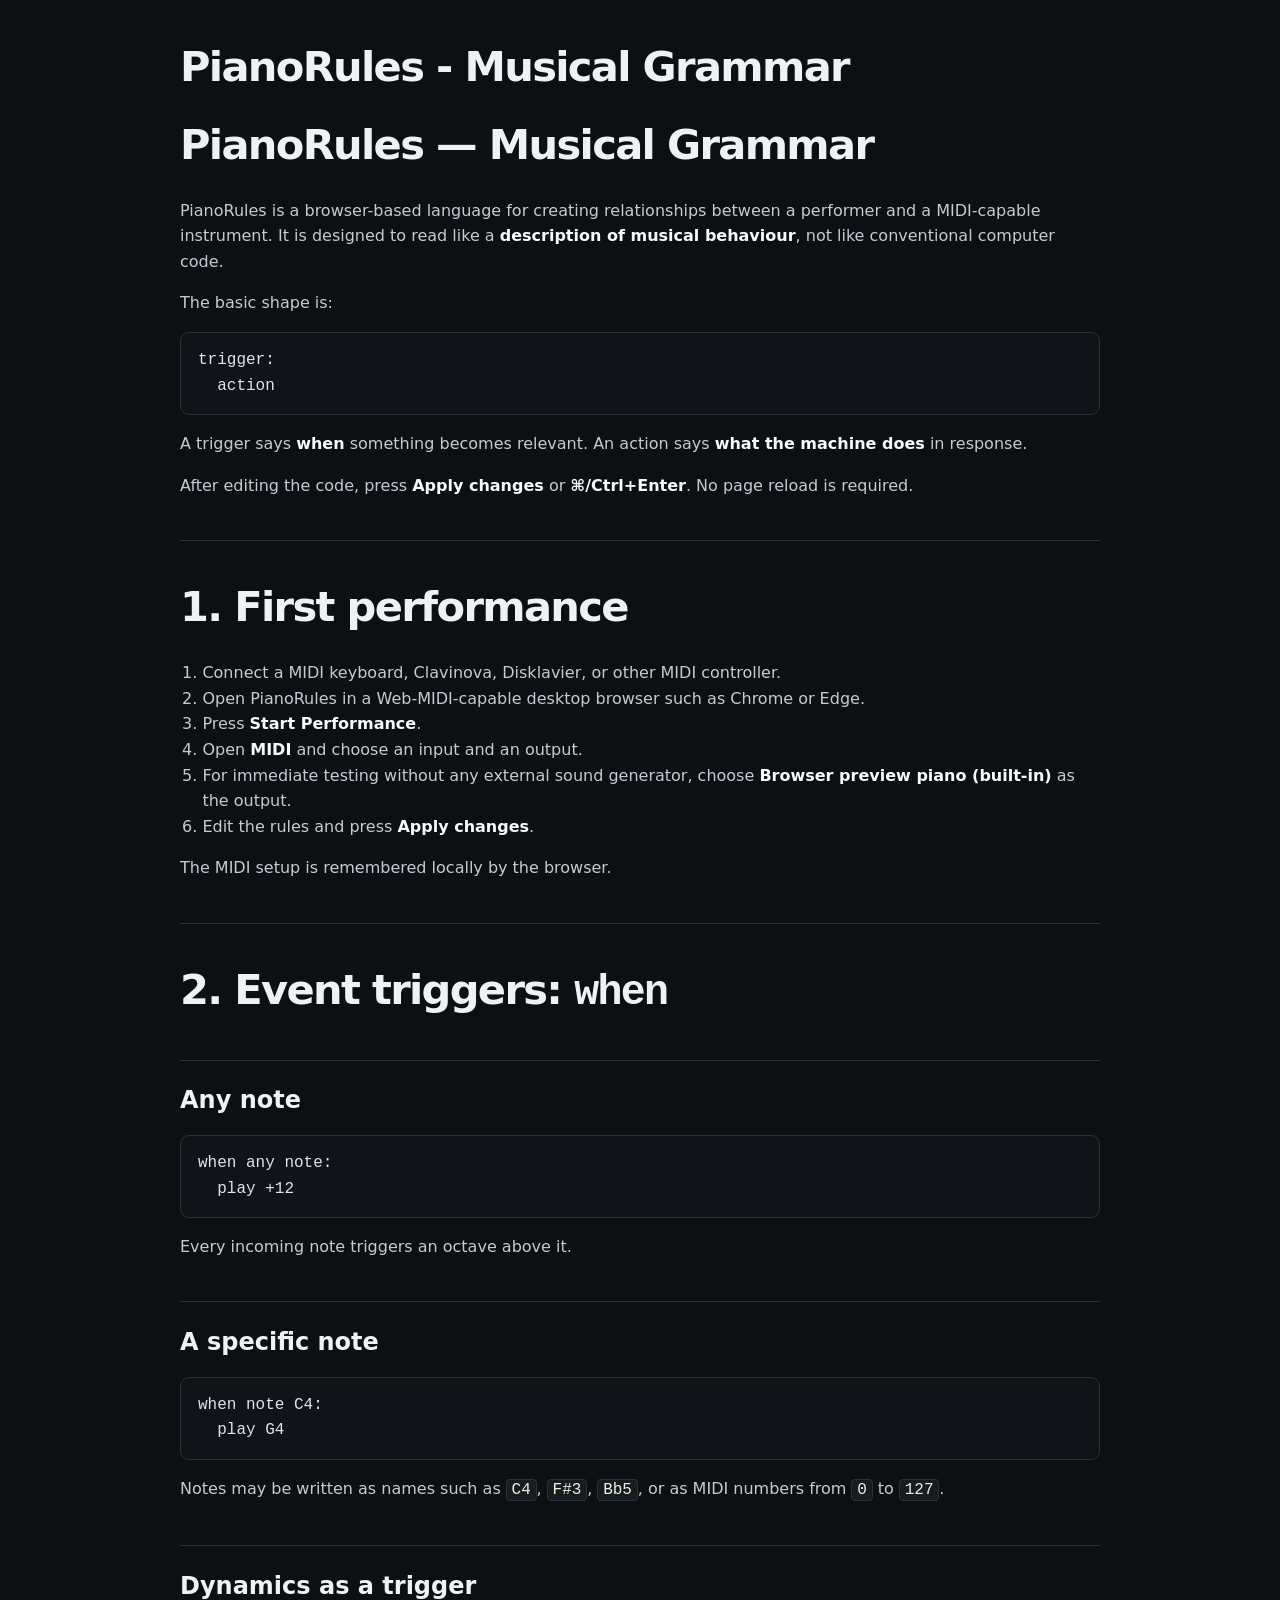
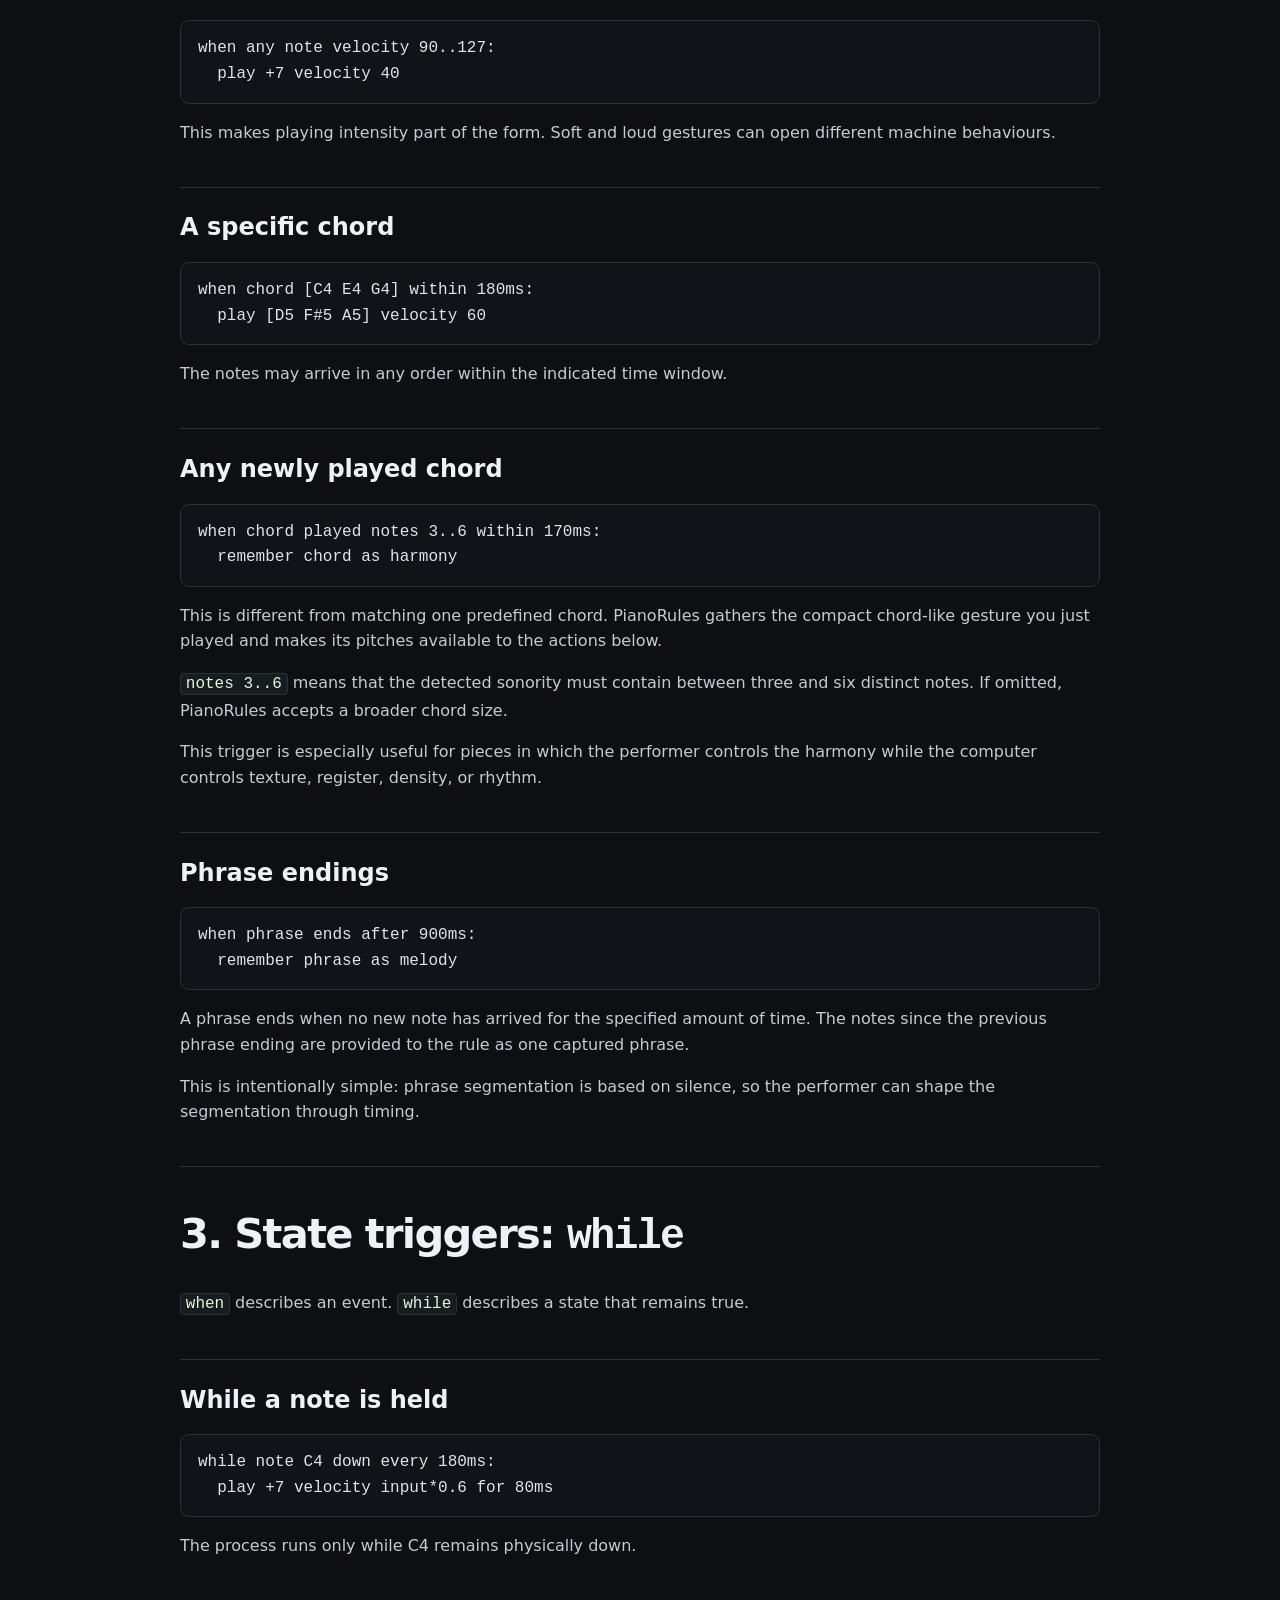
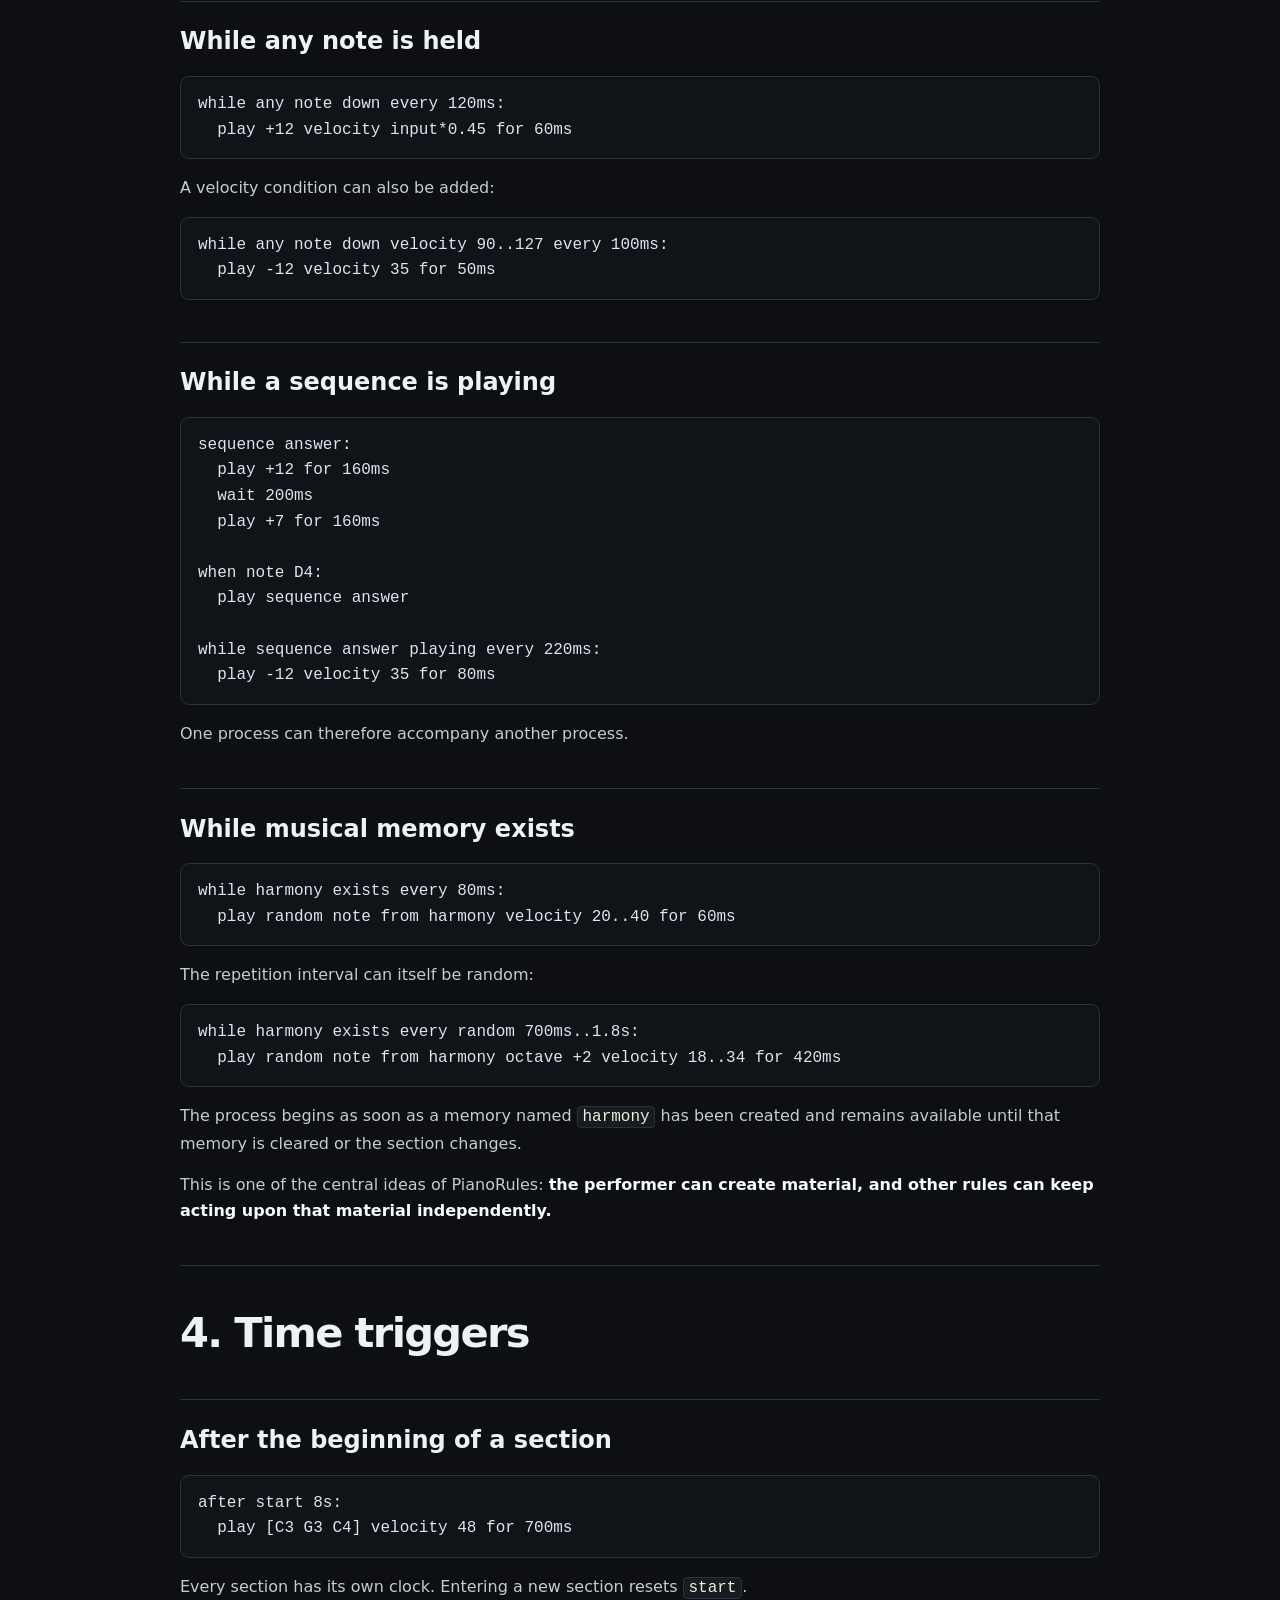
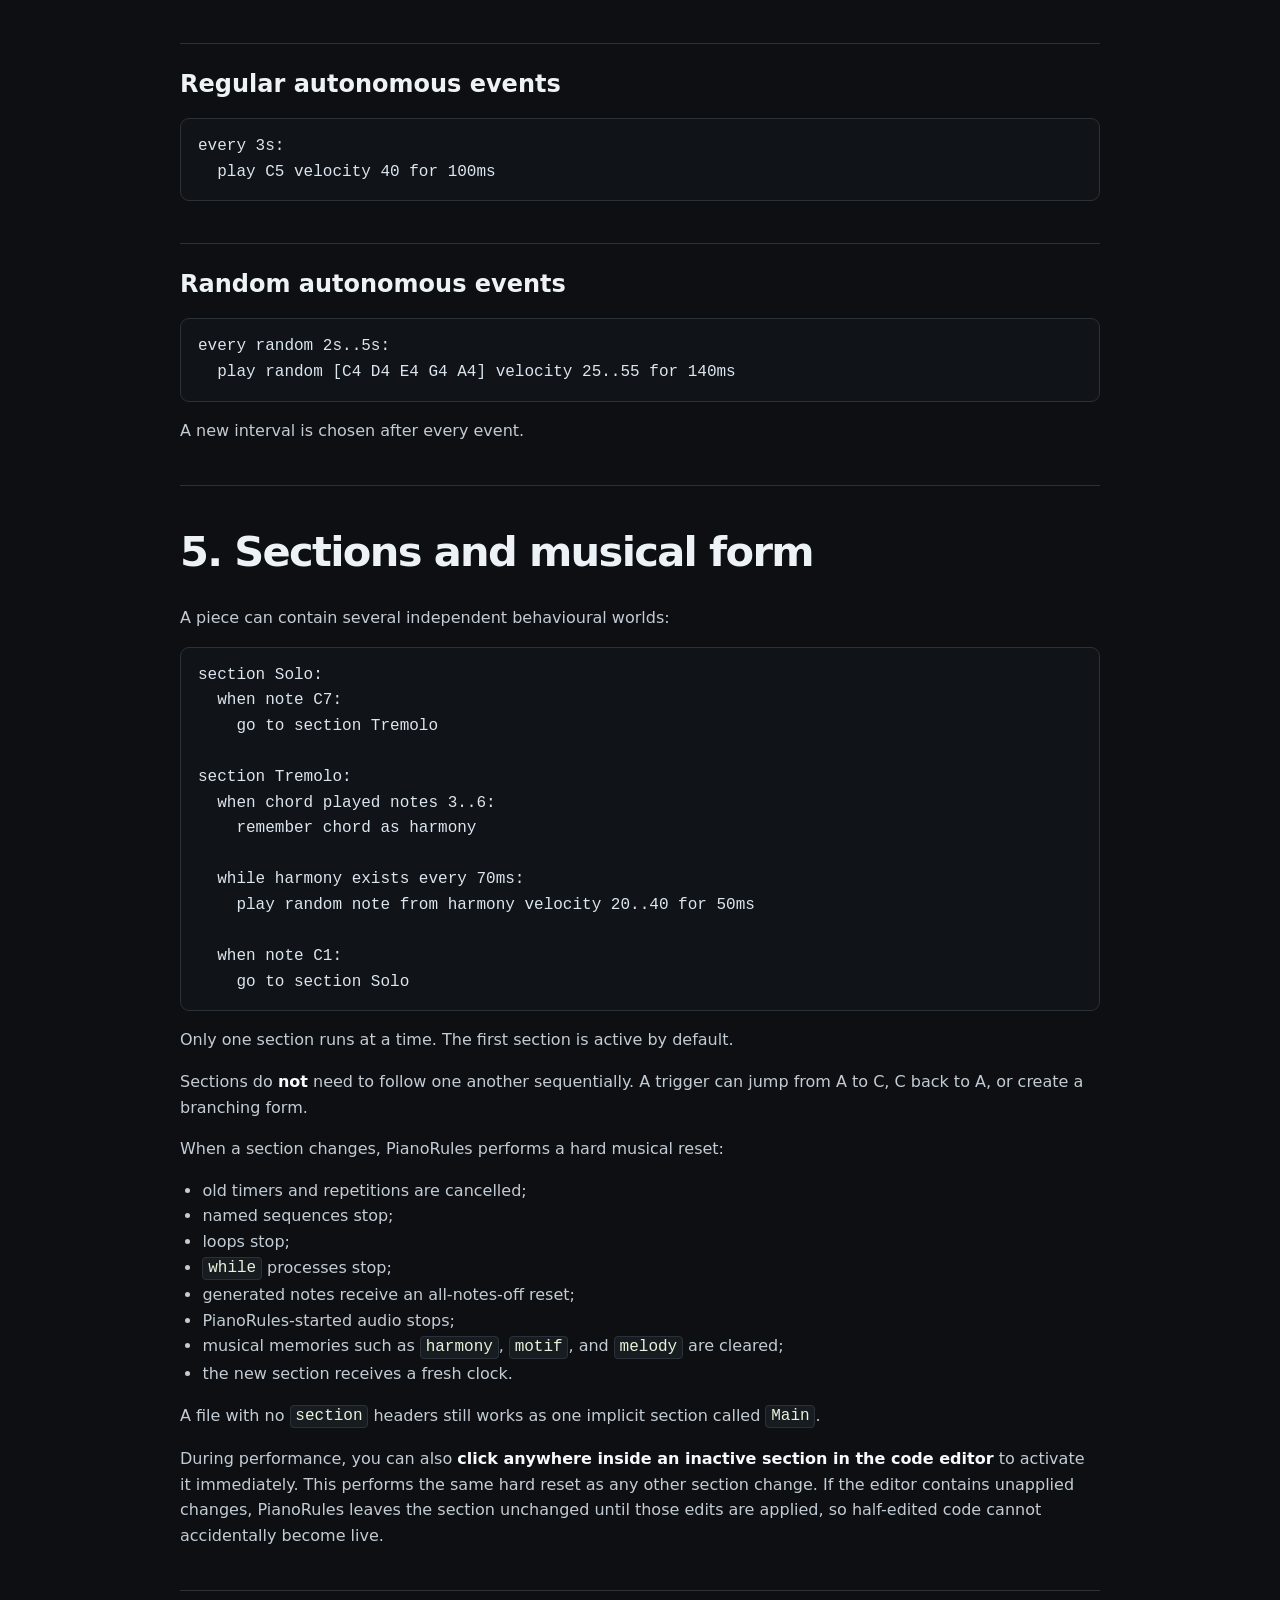
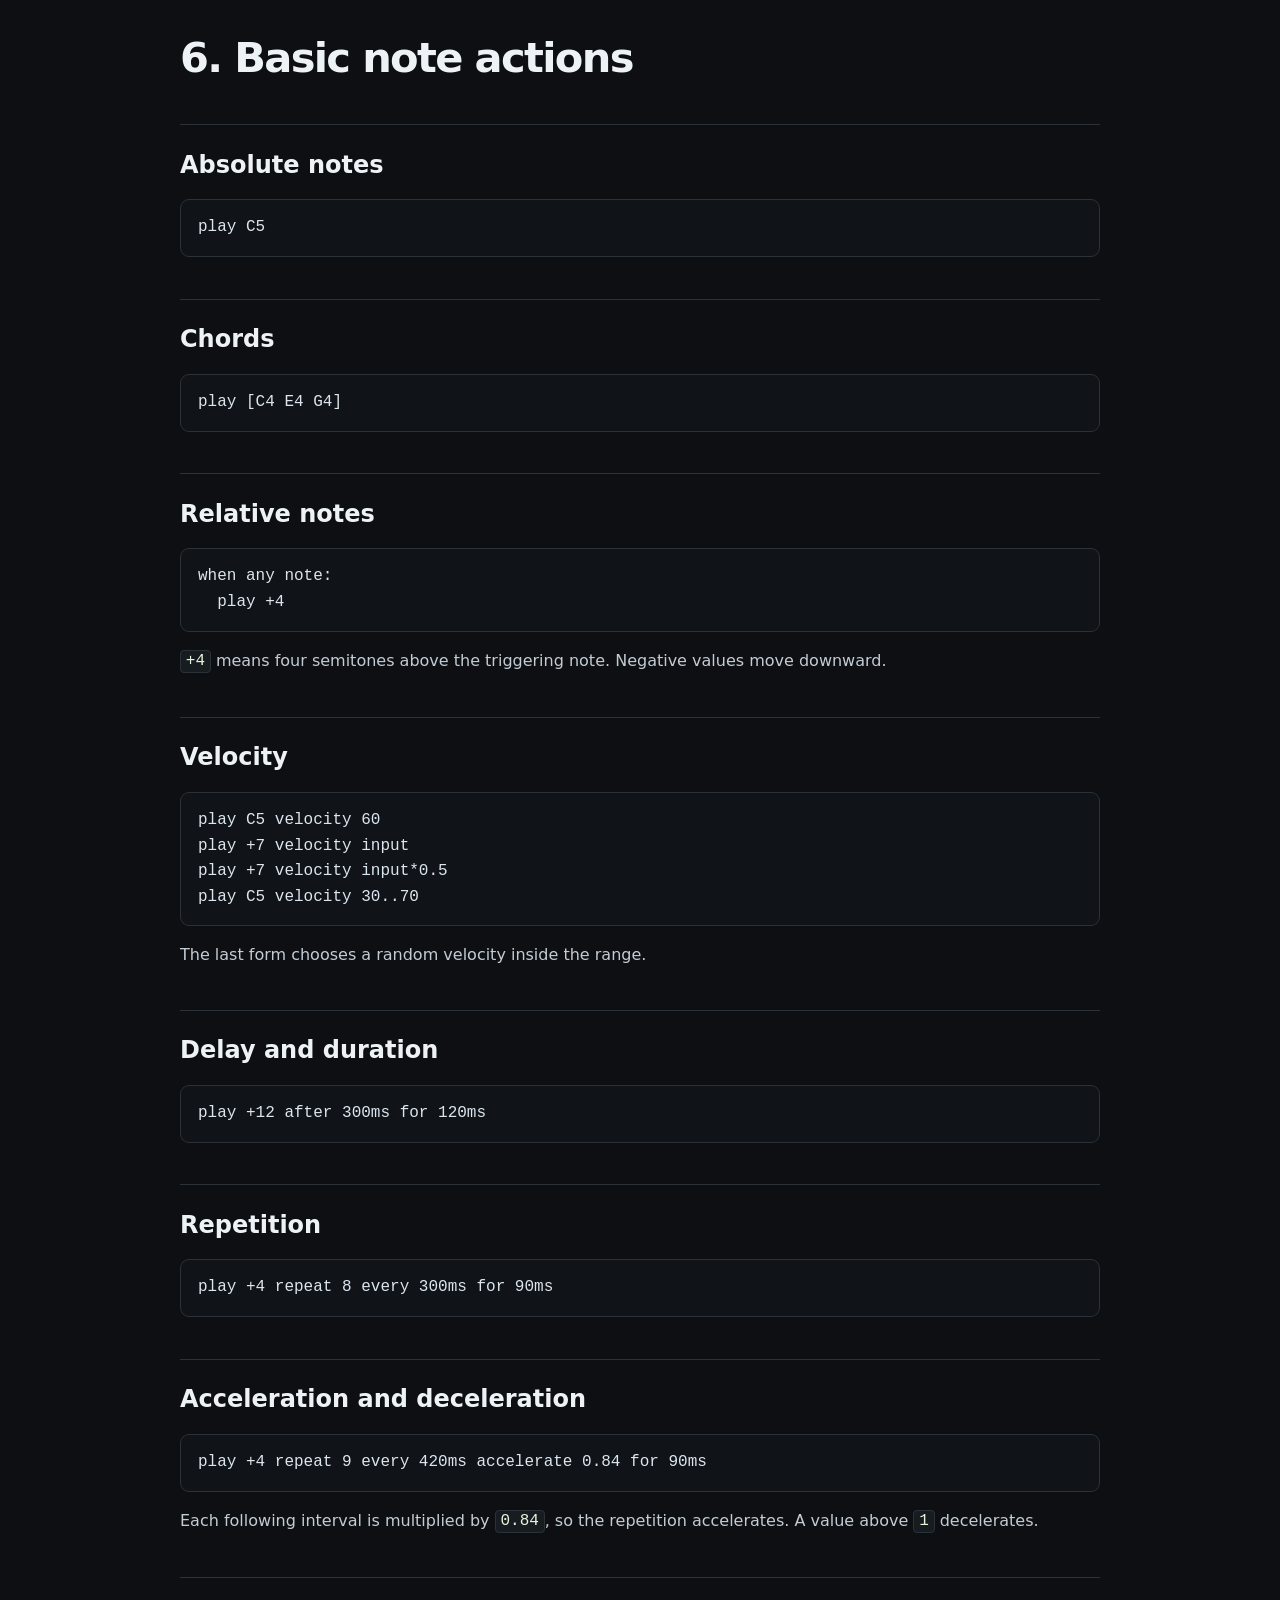
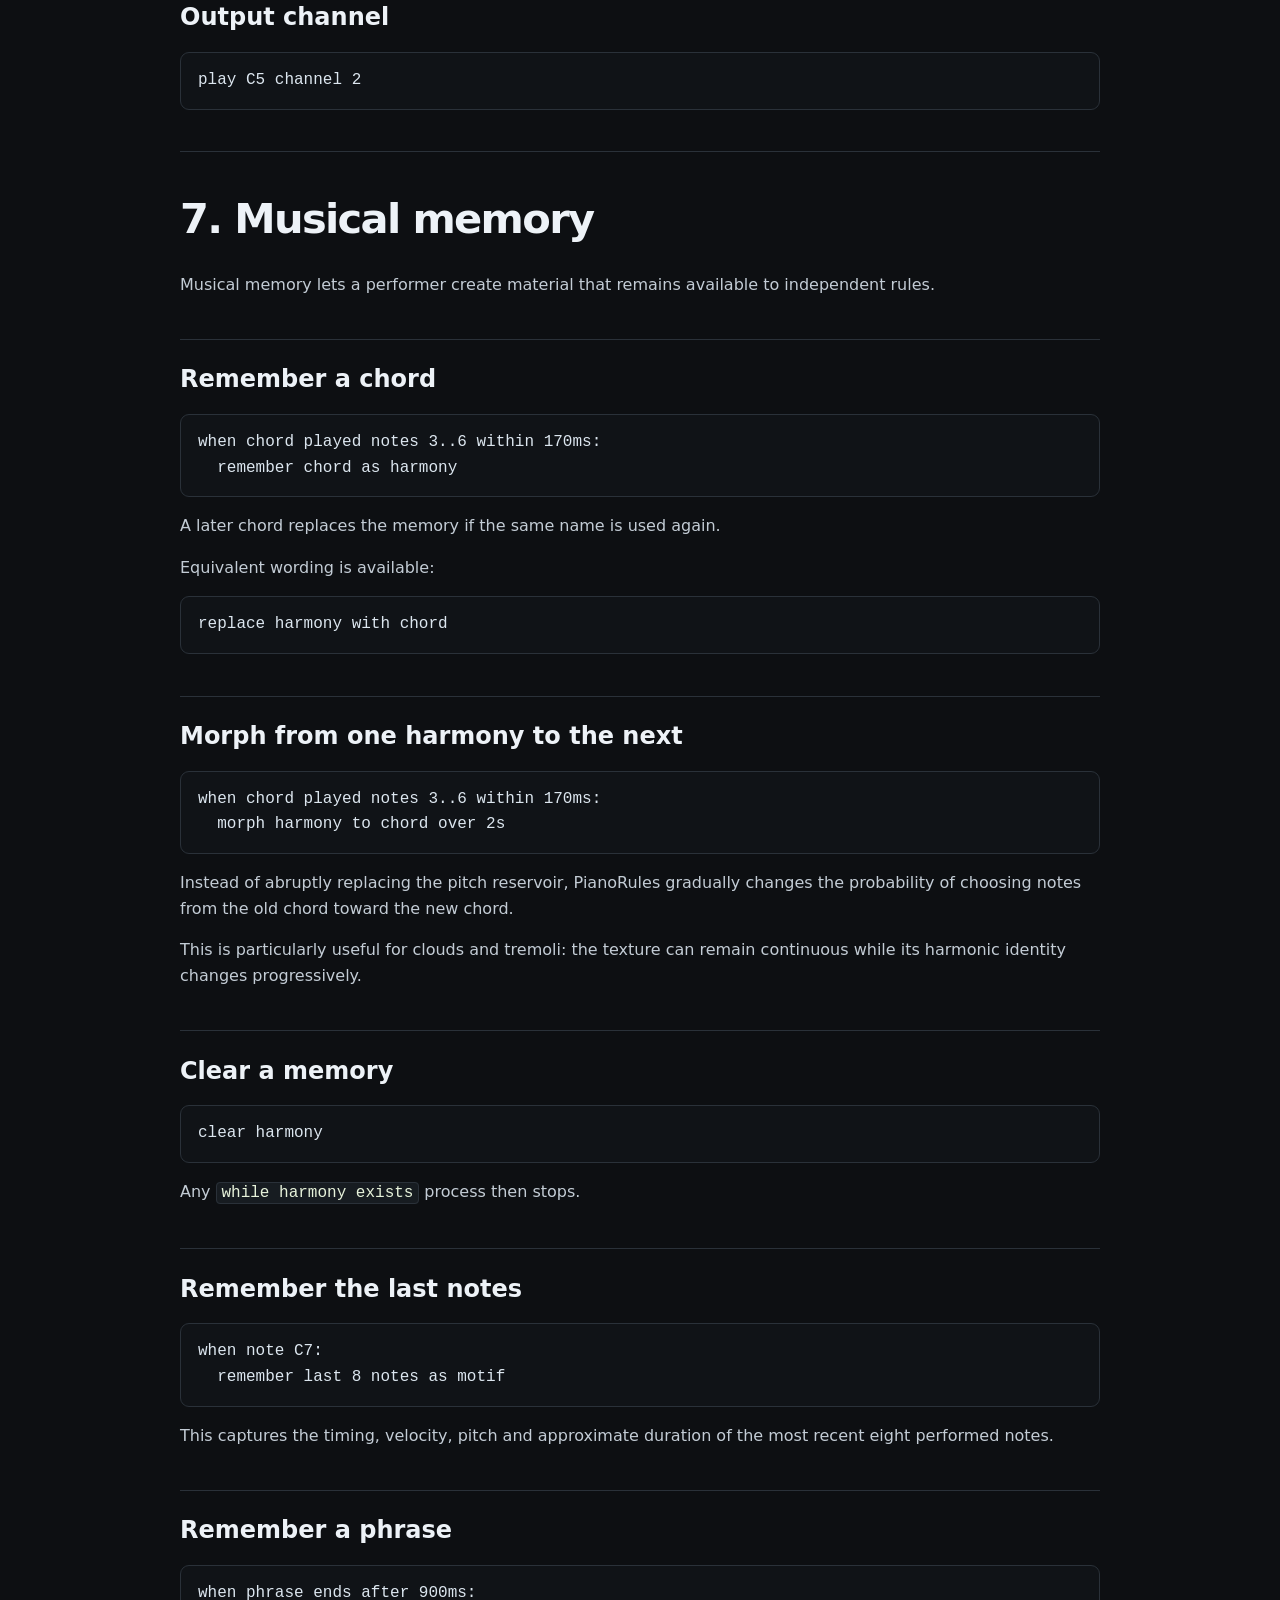
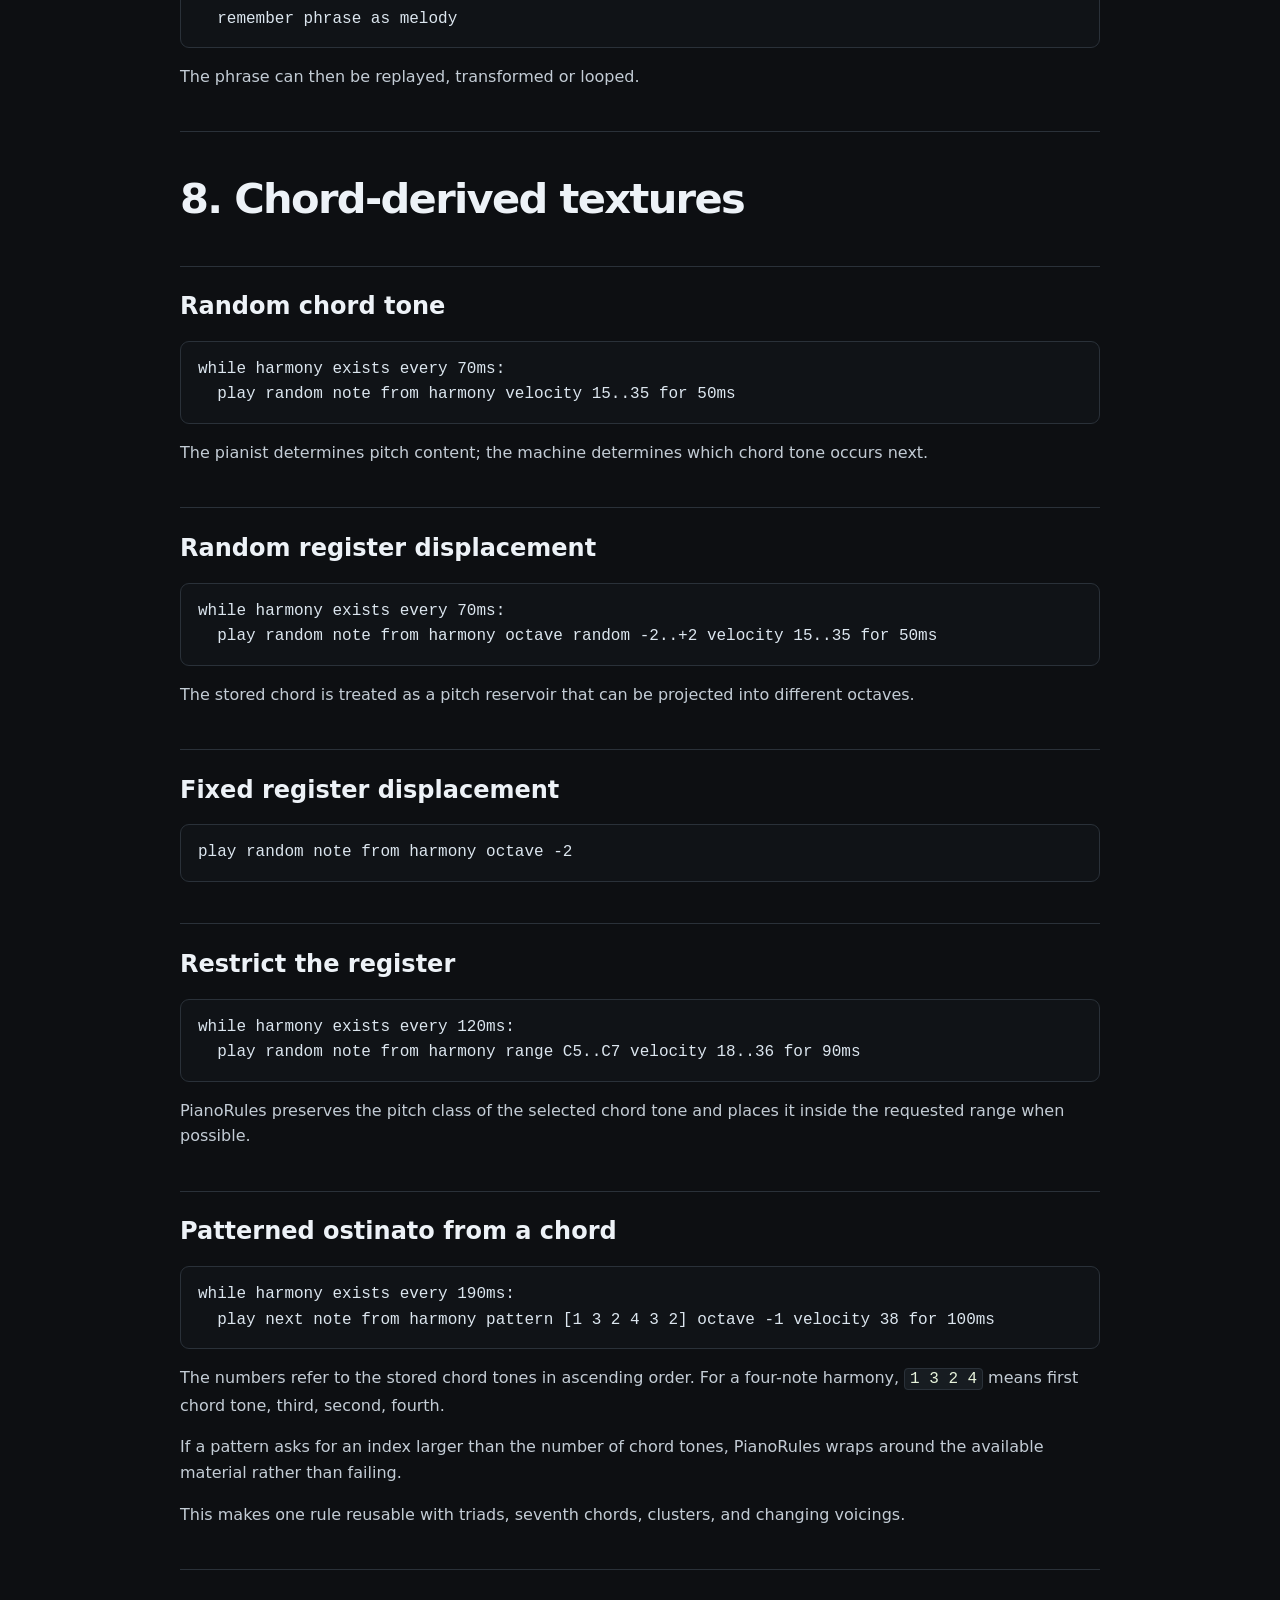
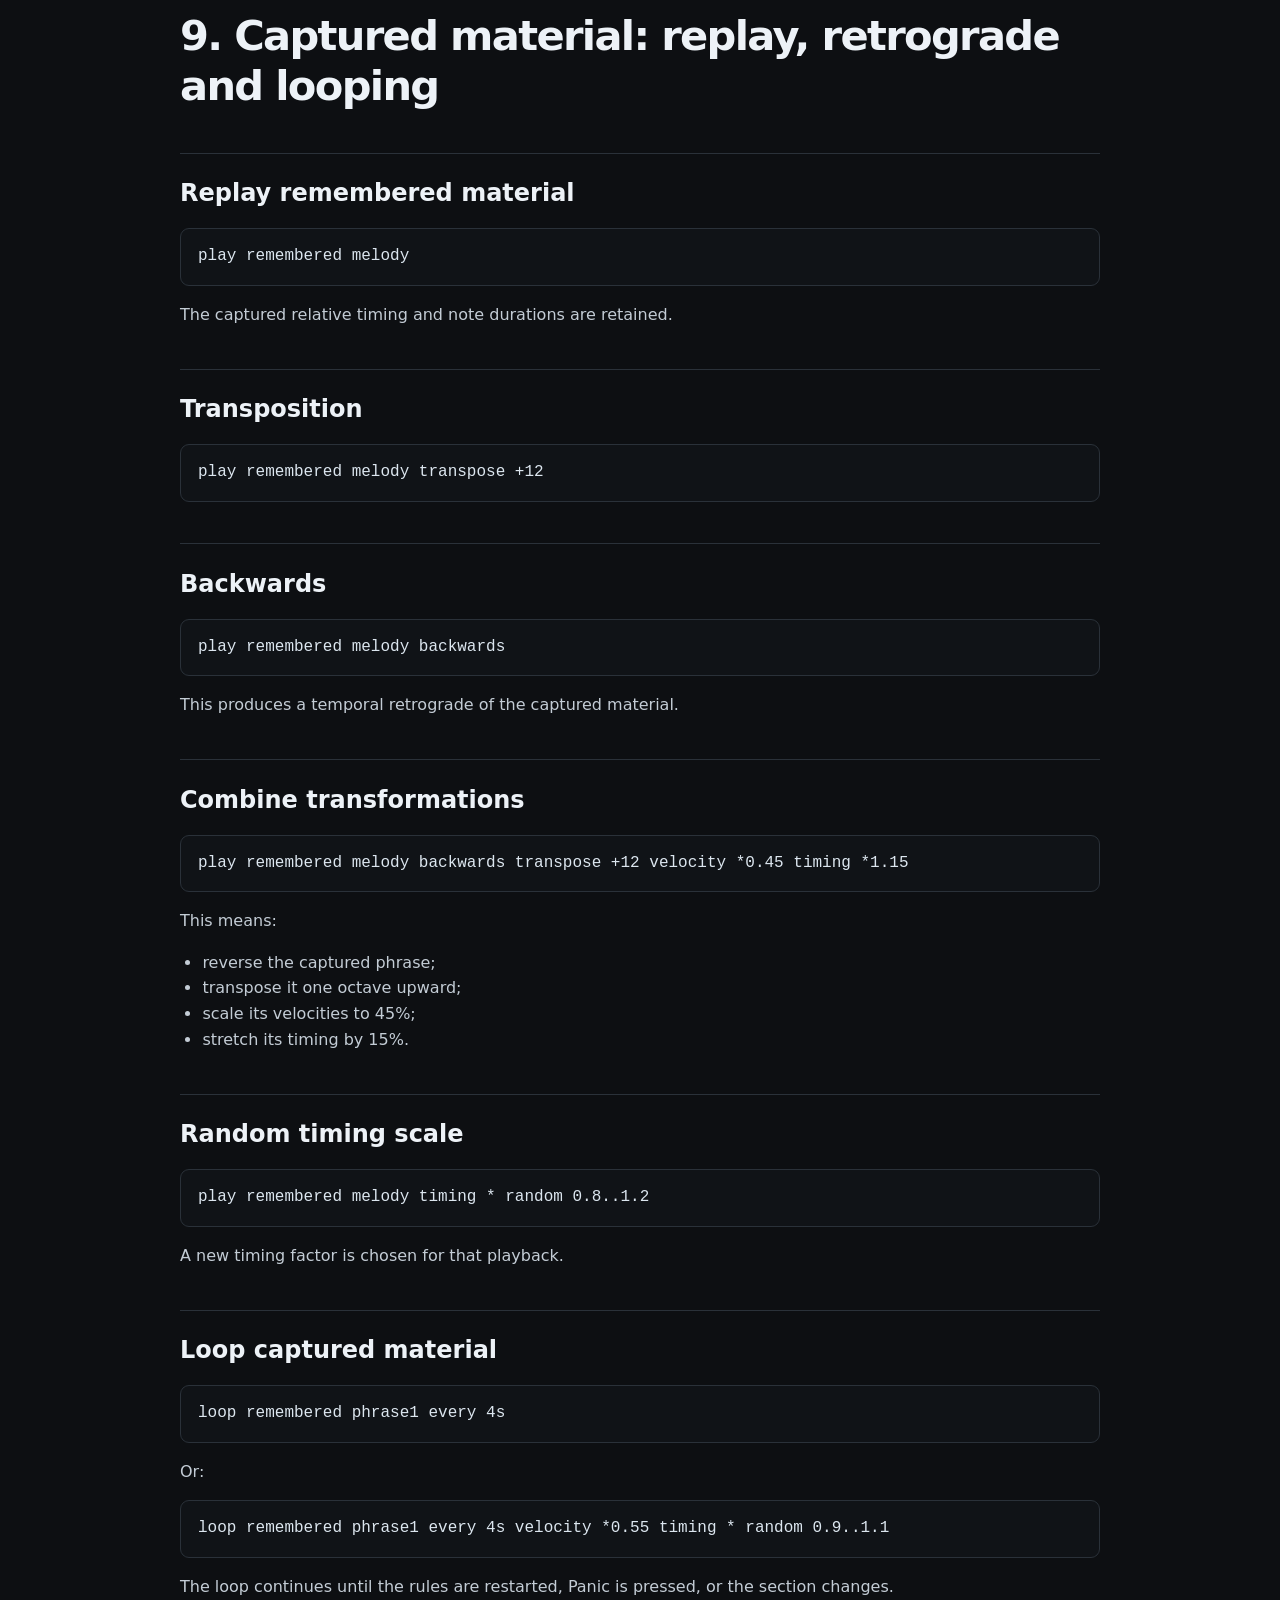
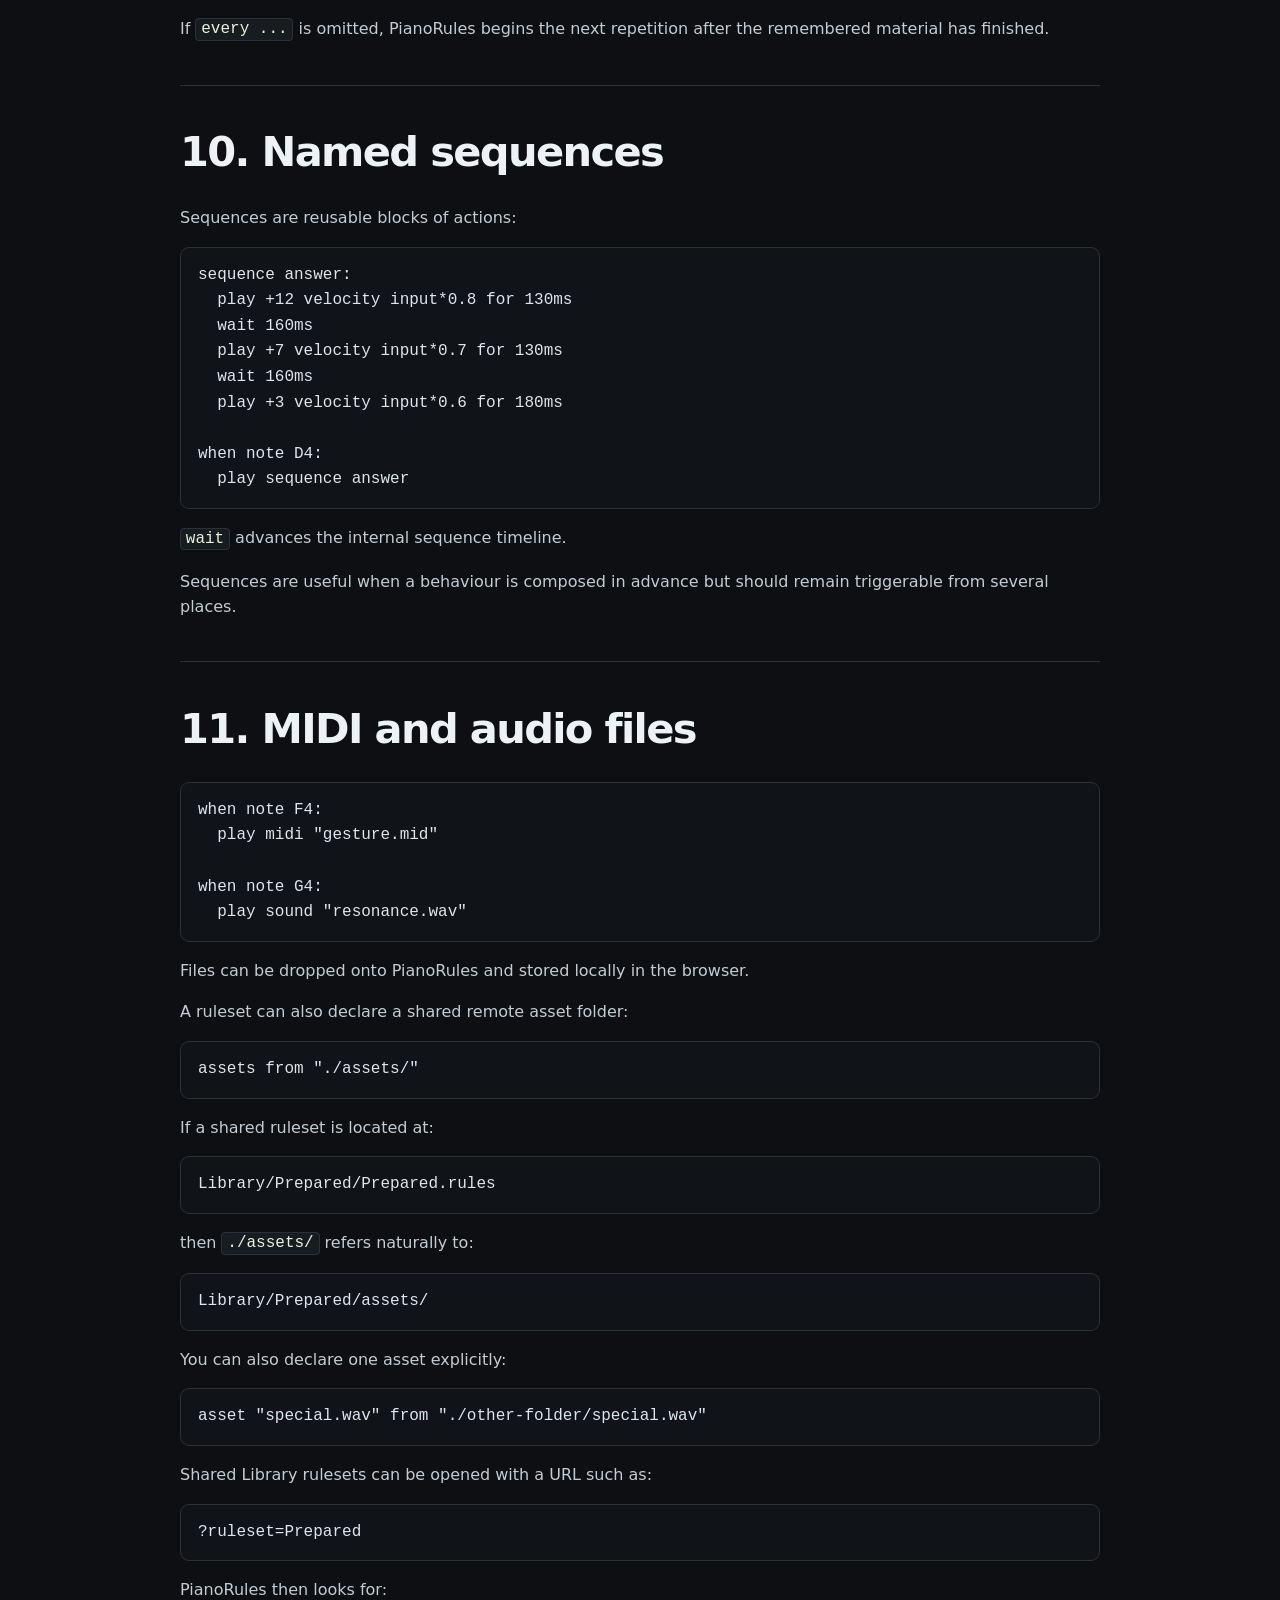
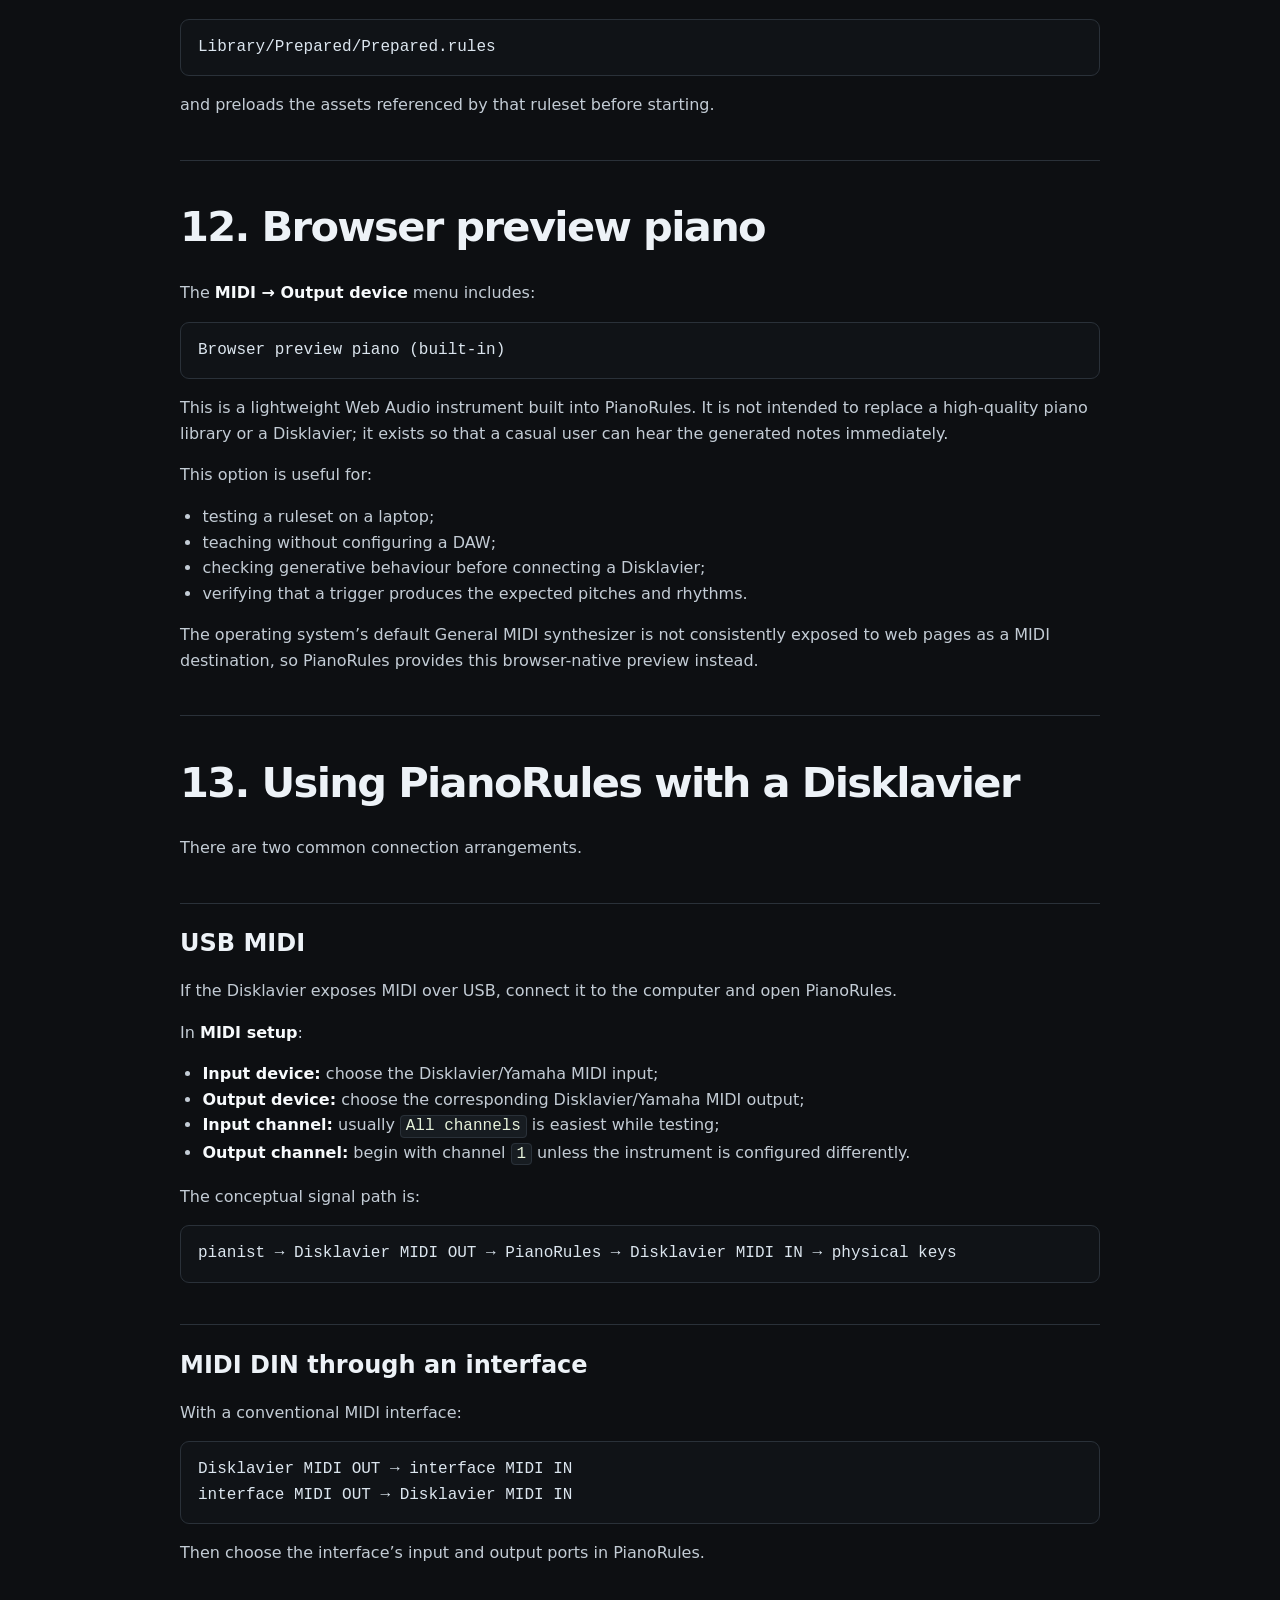
==== commit a42889ae: "v5.1" ====
--- a/docs/index.html
+++ b/docs/index.html
@@ -184,6 +184,7 @@
 </ul>
 <p>A file with no <code>section</code> headers still works as one
 implicit section called <code>Main</code>.</p>
+<p>During performance, you can also <strong>click anywhere inside an inactive section in the code editor</strong> to activate it immediately. This performs the same hard reset as any other section change. If the editor contains unapplied changes, PianoRules leaves the section unchanged until those edits are applied, so half-edited code cannot accidentally become live.</p>
 <hr />
 <h1 id="basic-note-actions">6. Basic note actions</h1>
 <h2 id="absolute-notes">Absolute notes</h2>
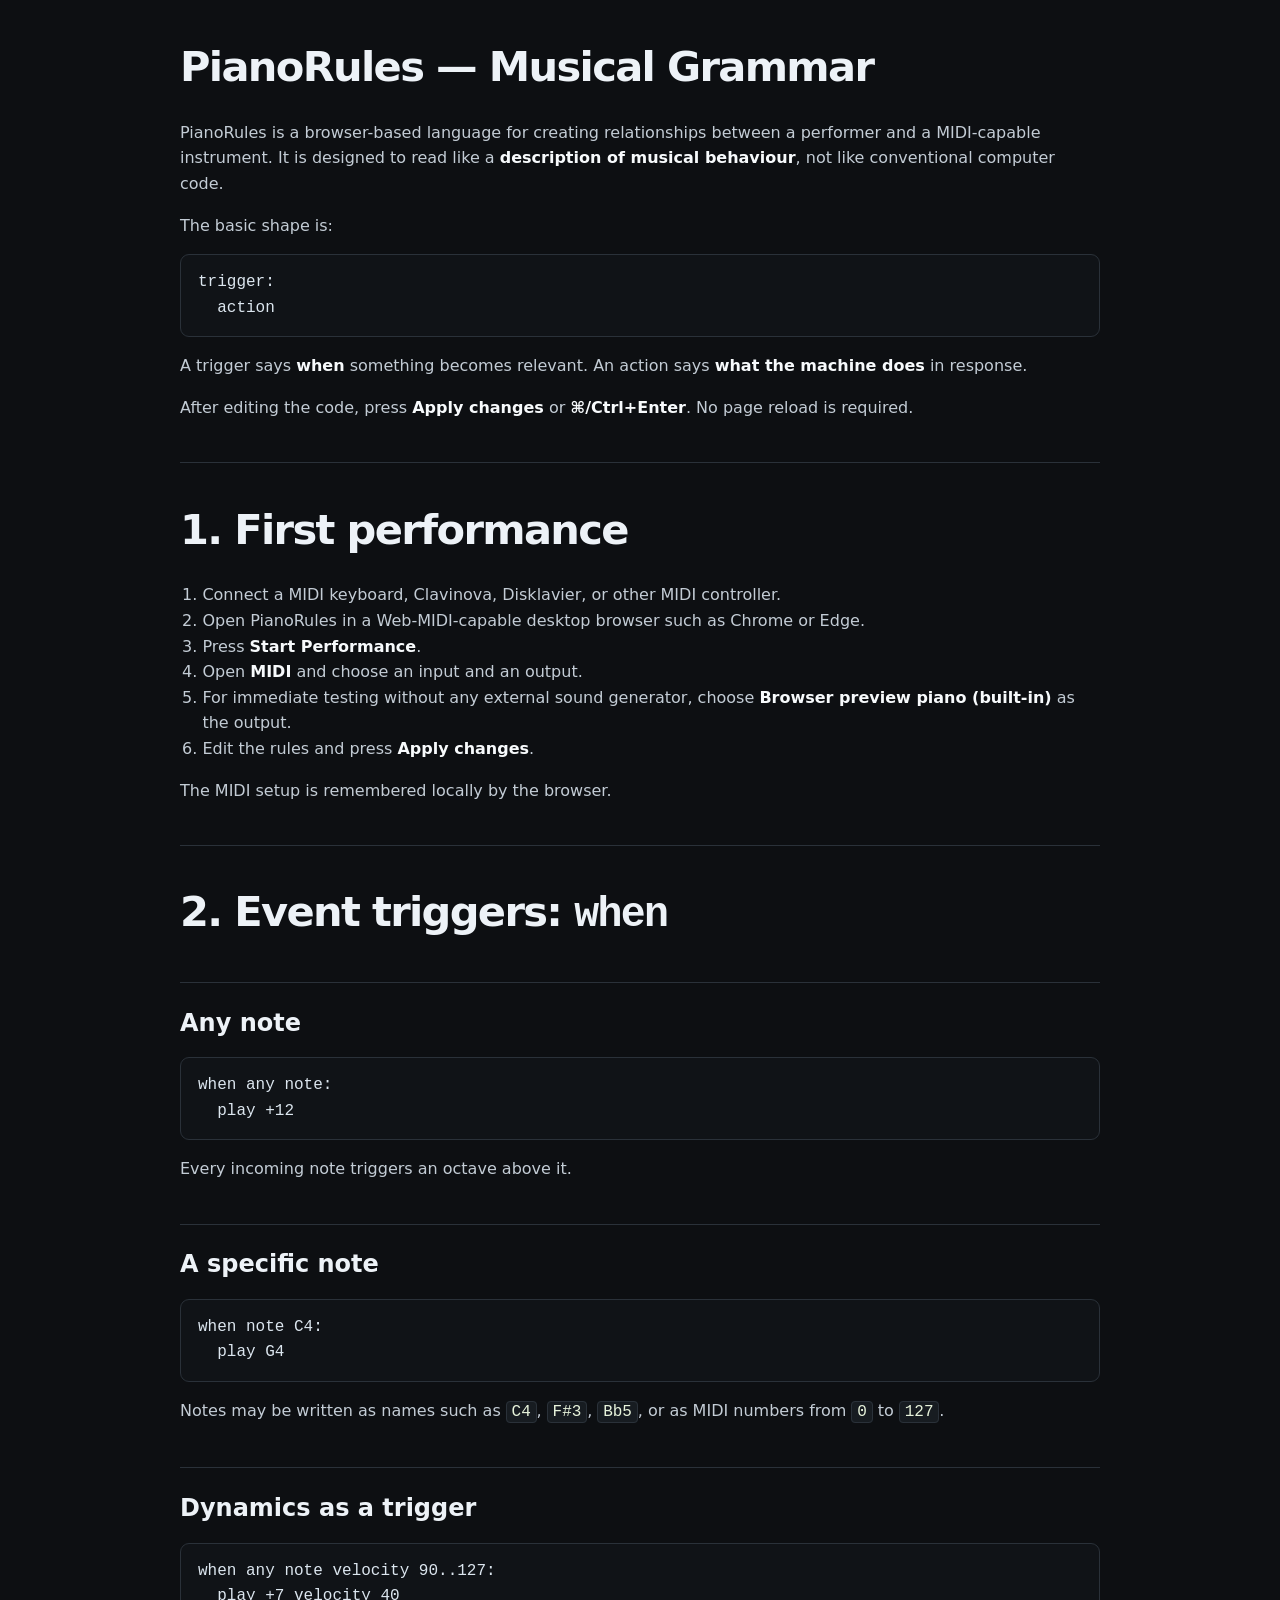
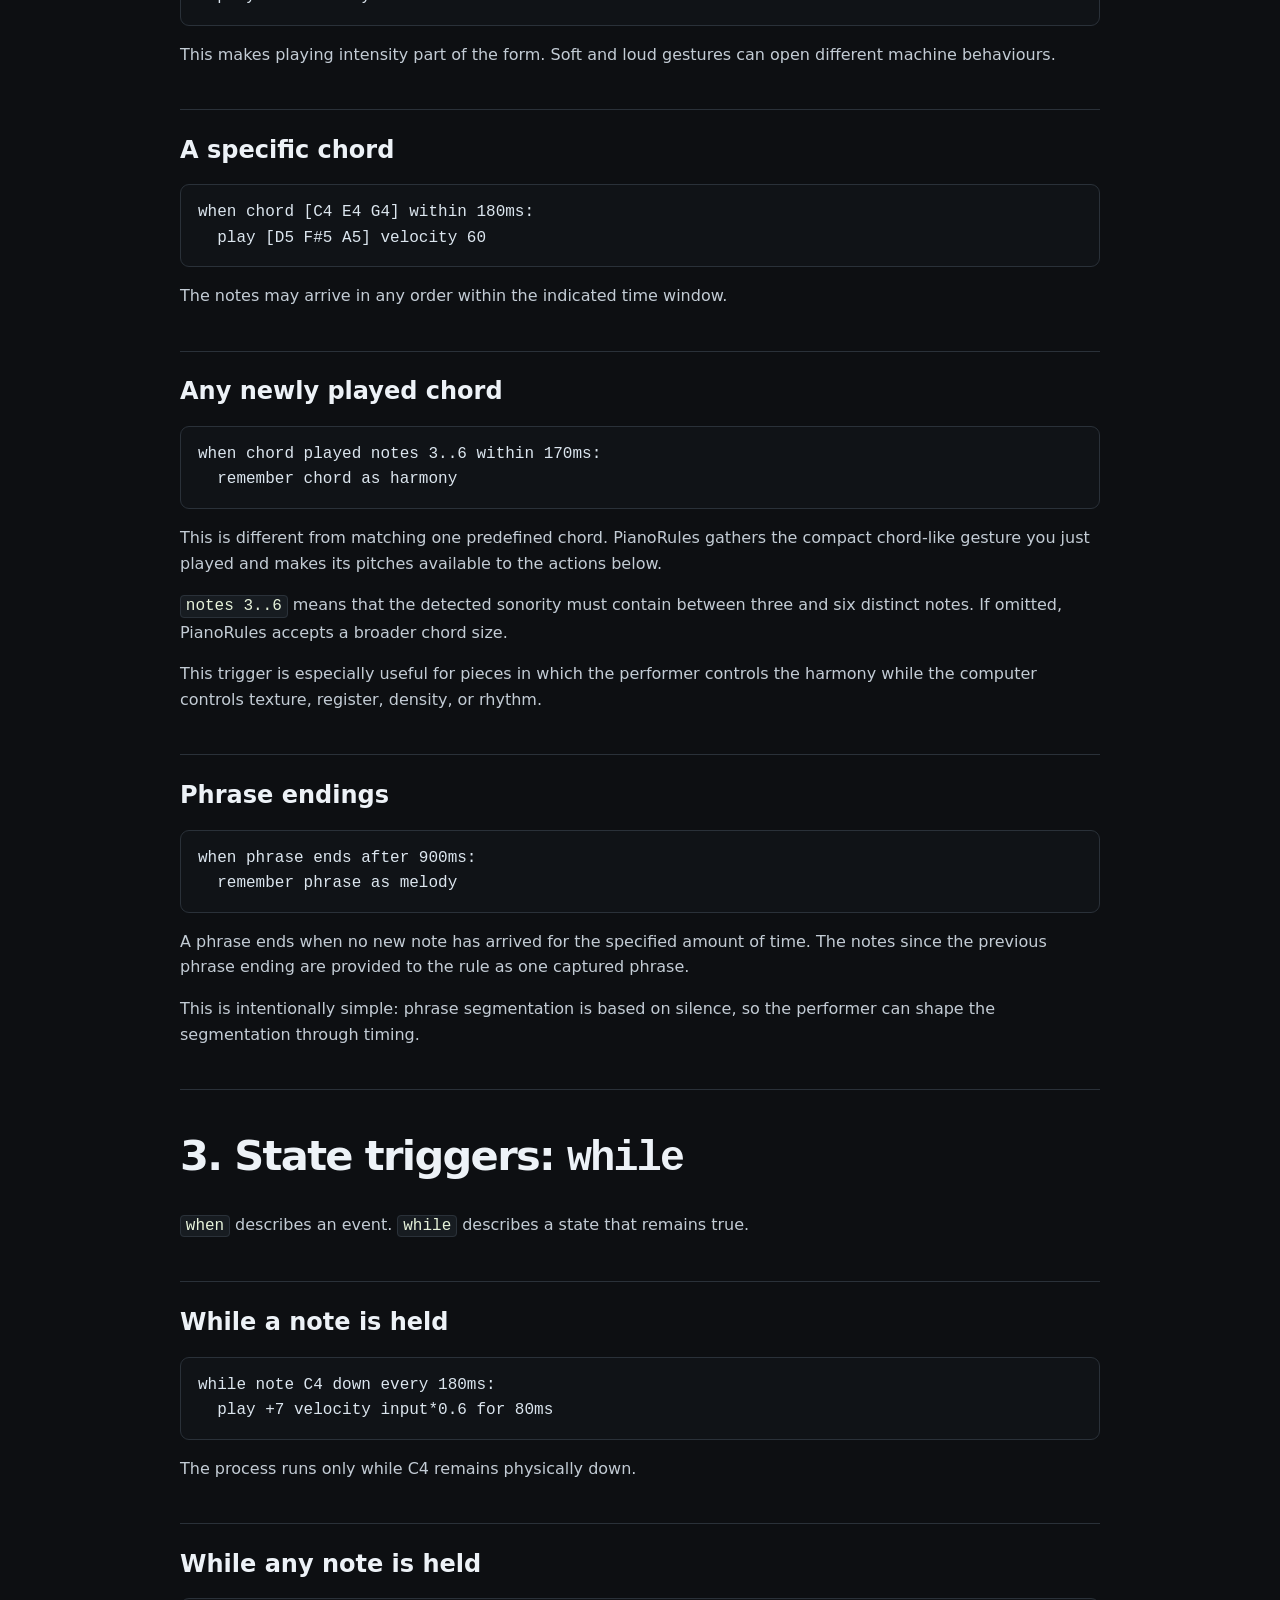
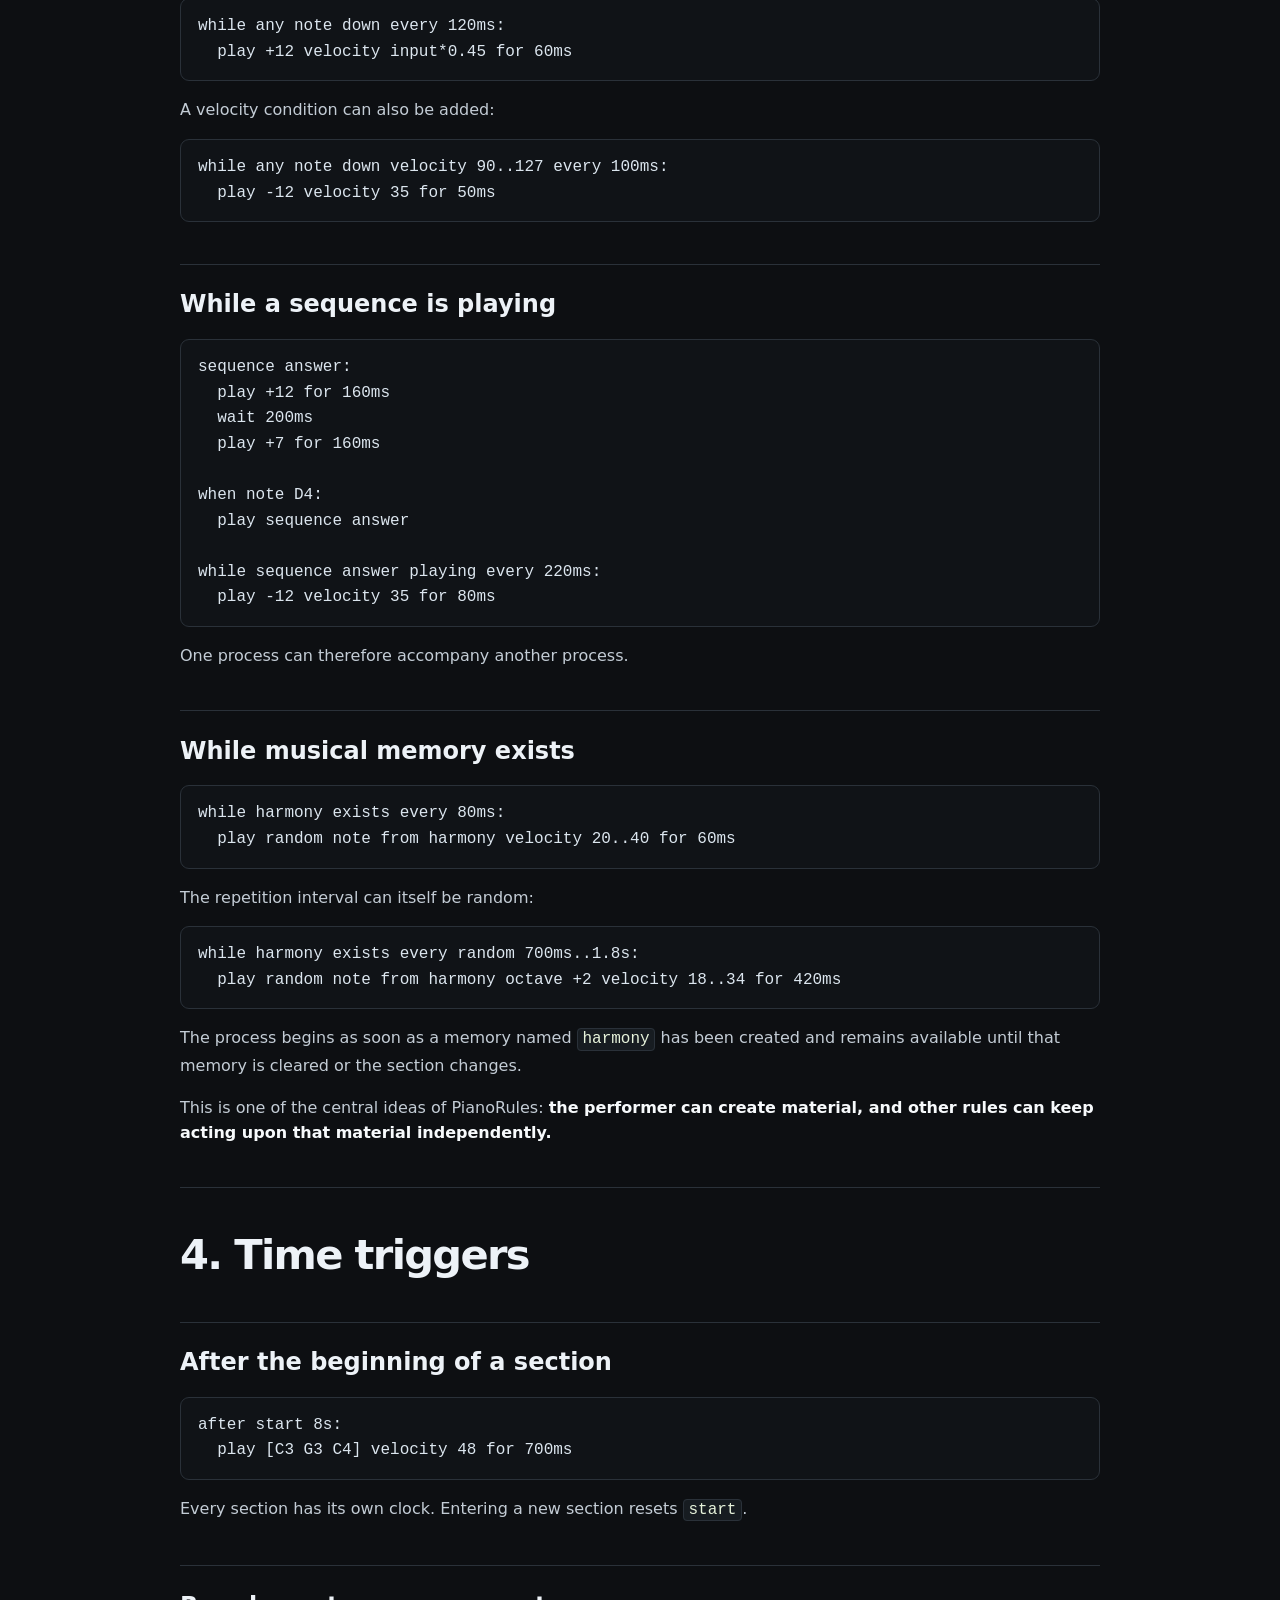
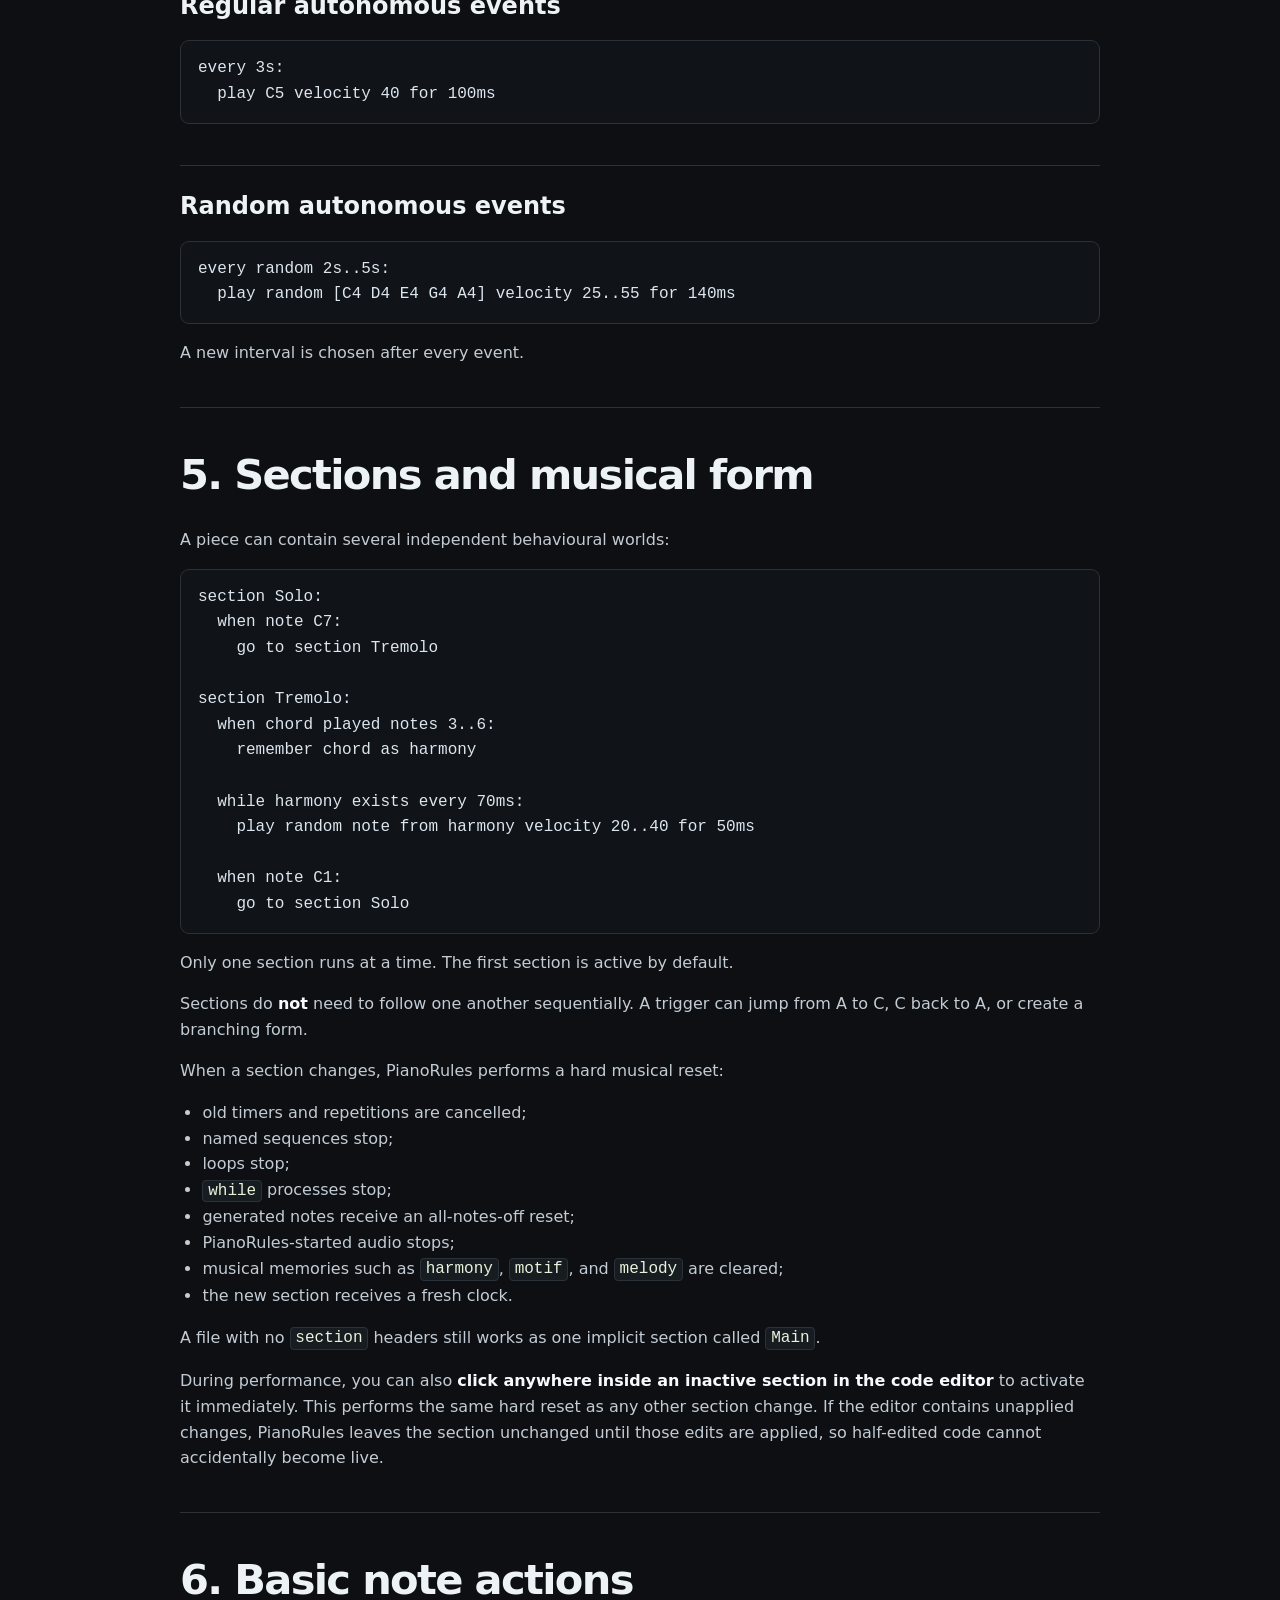
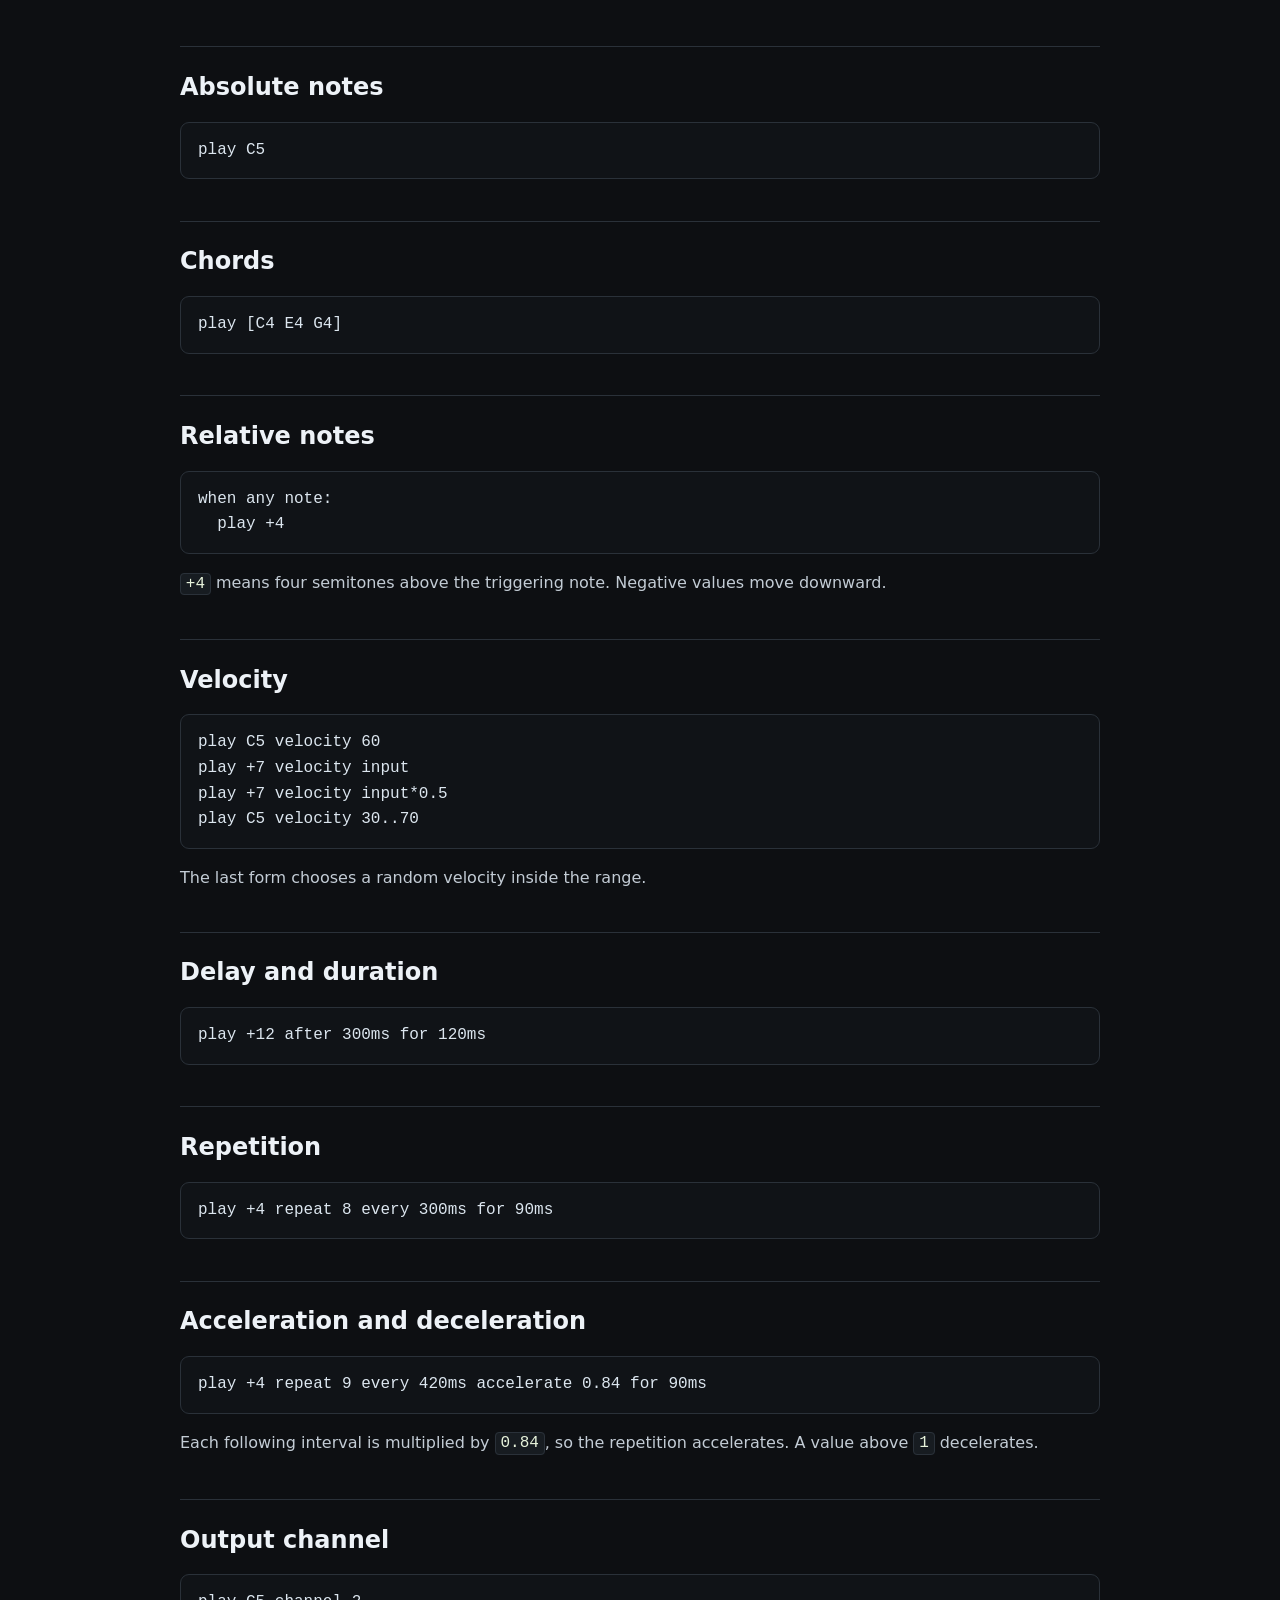
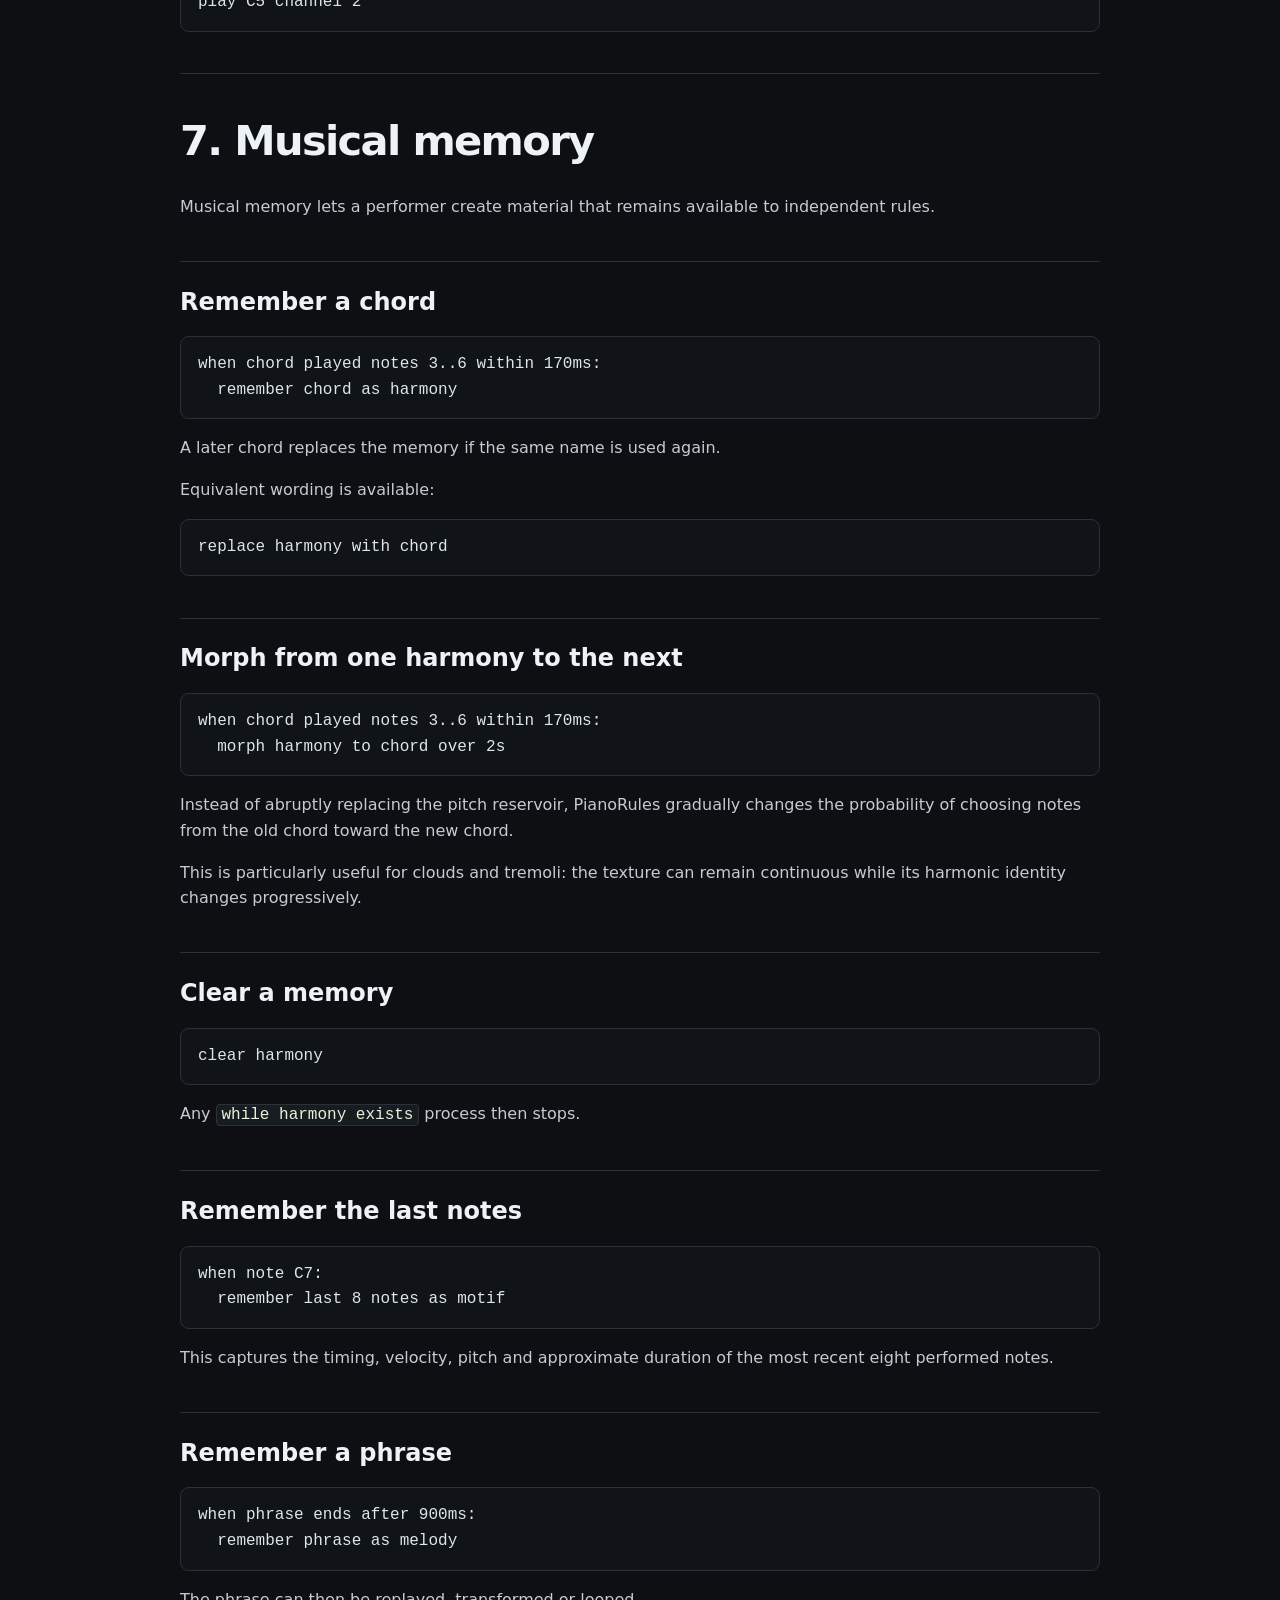
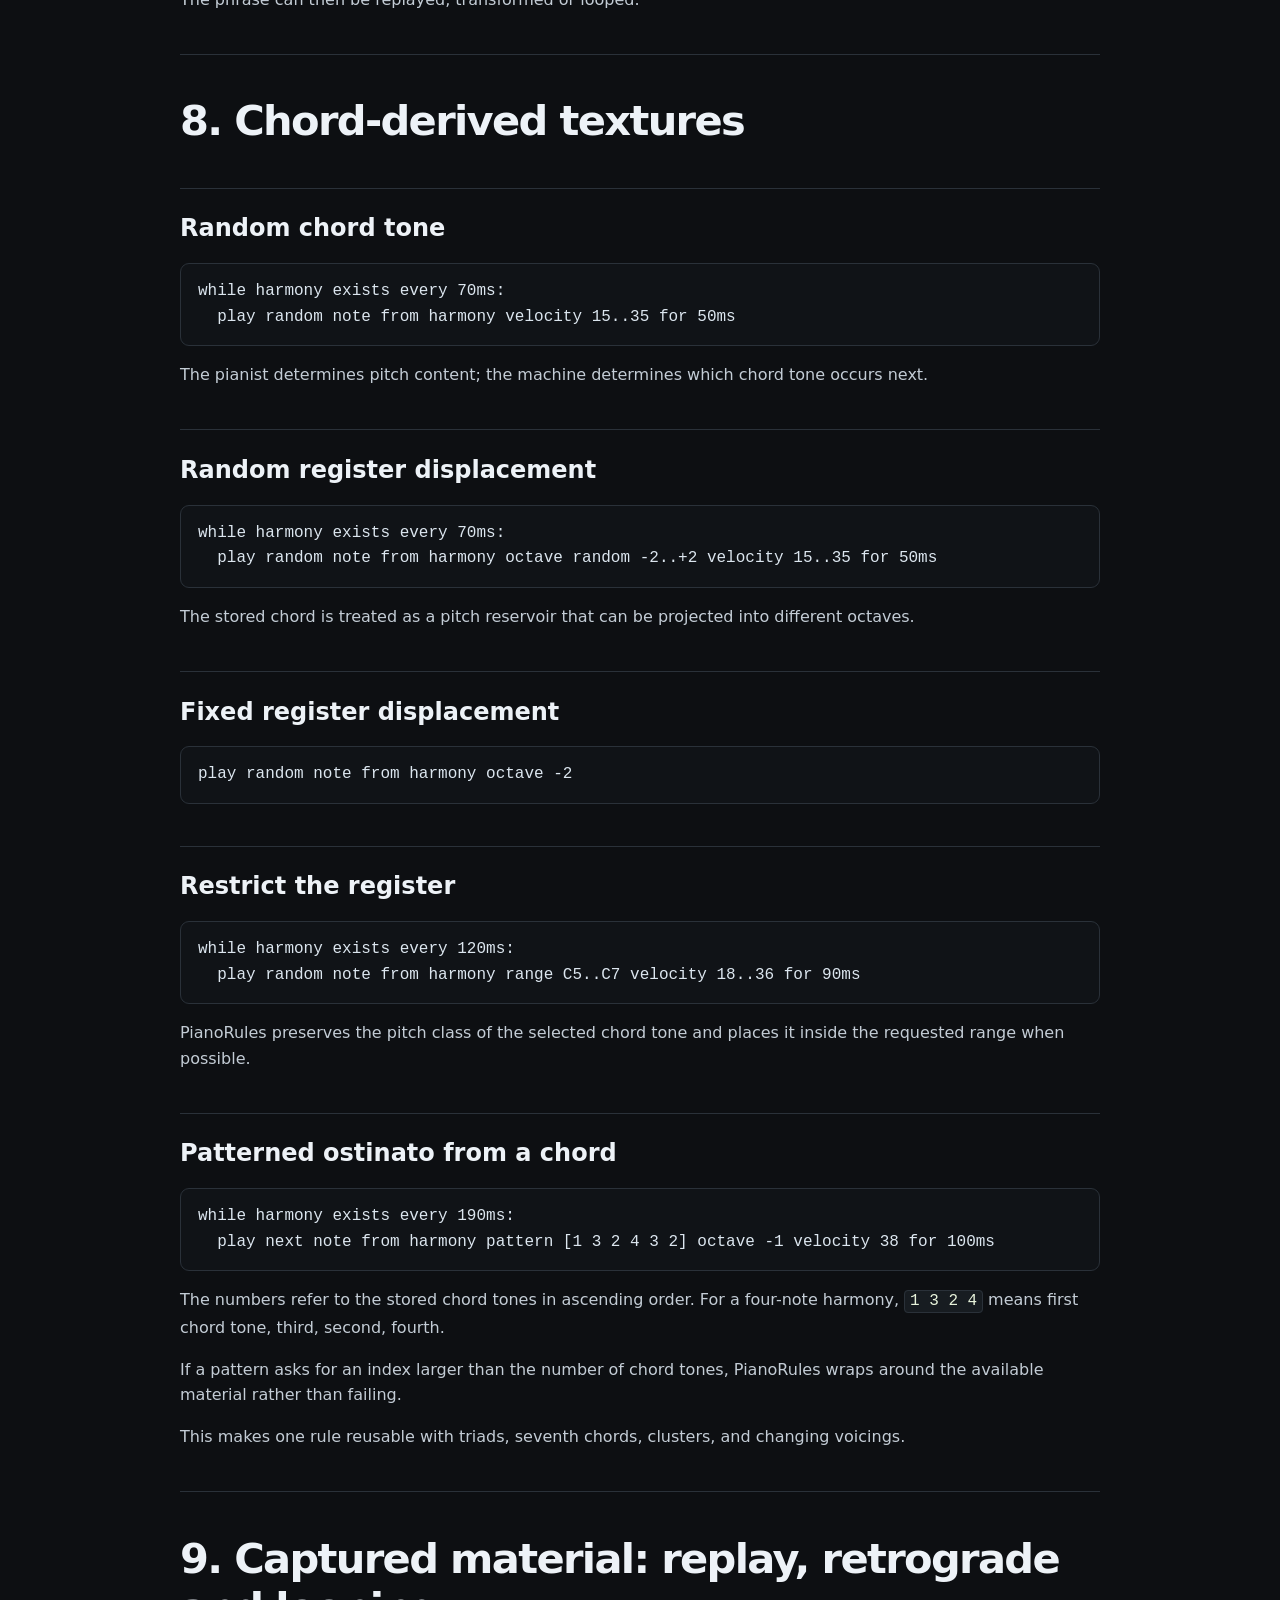
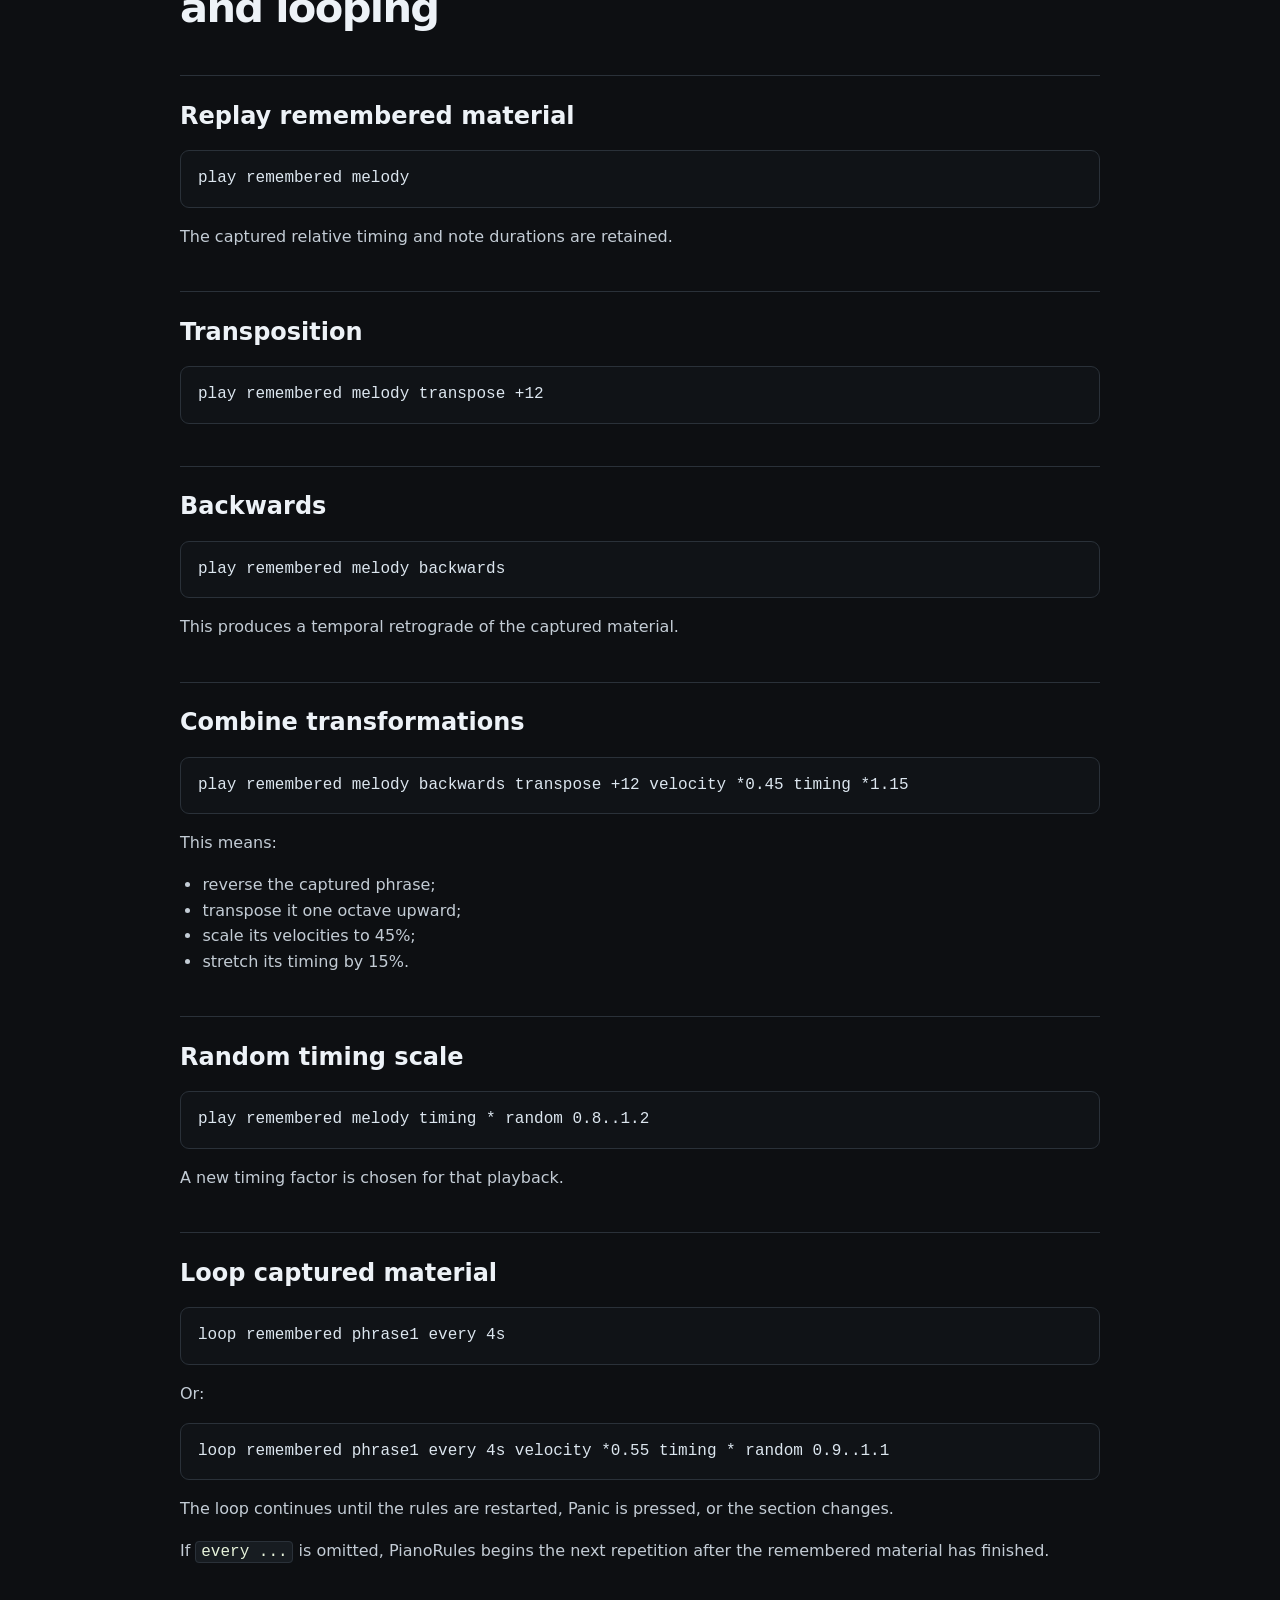
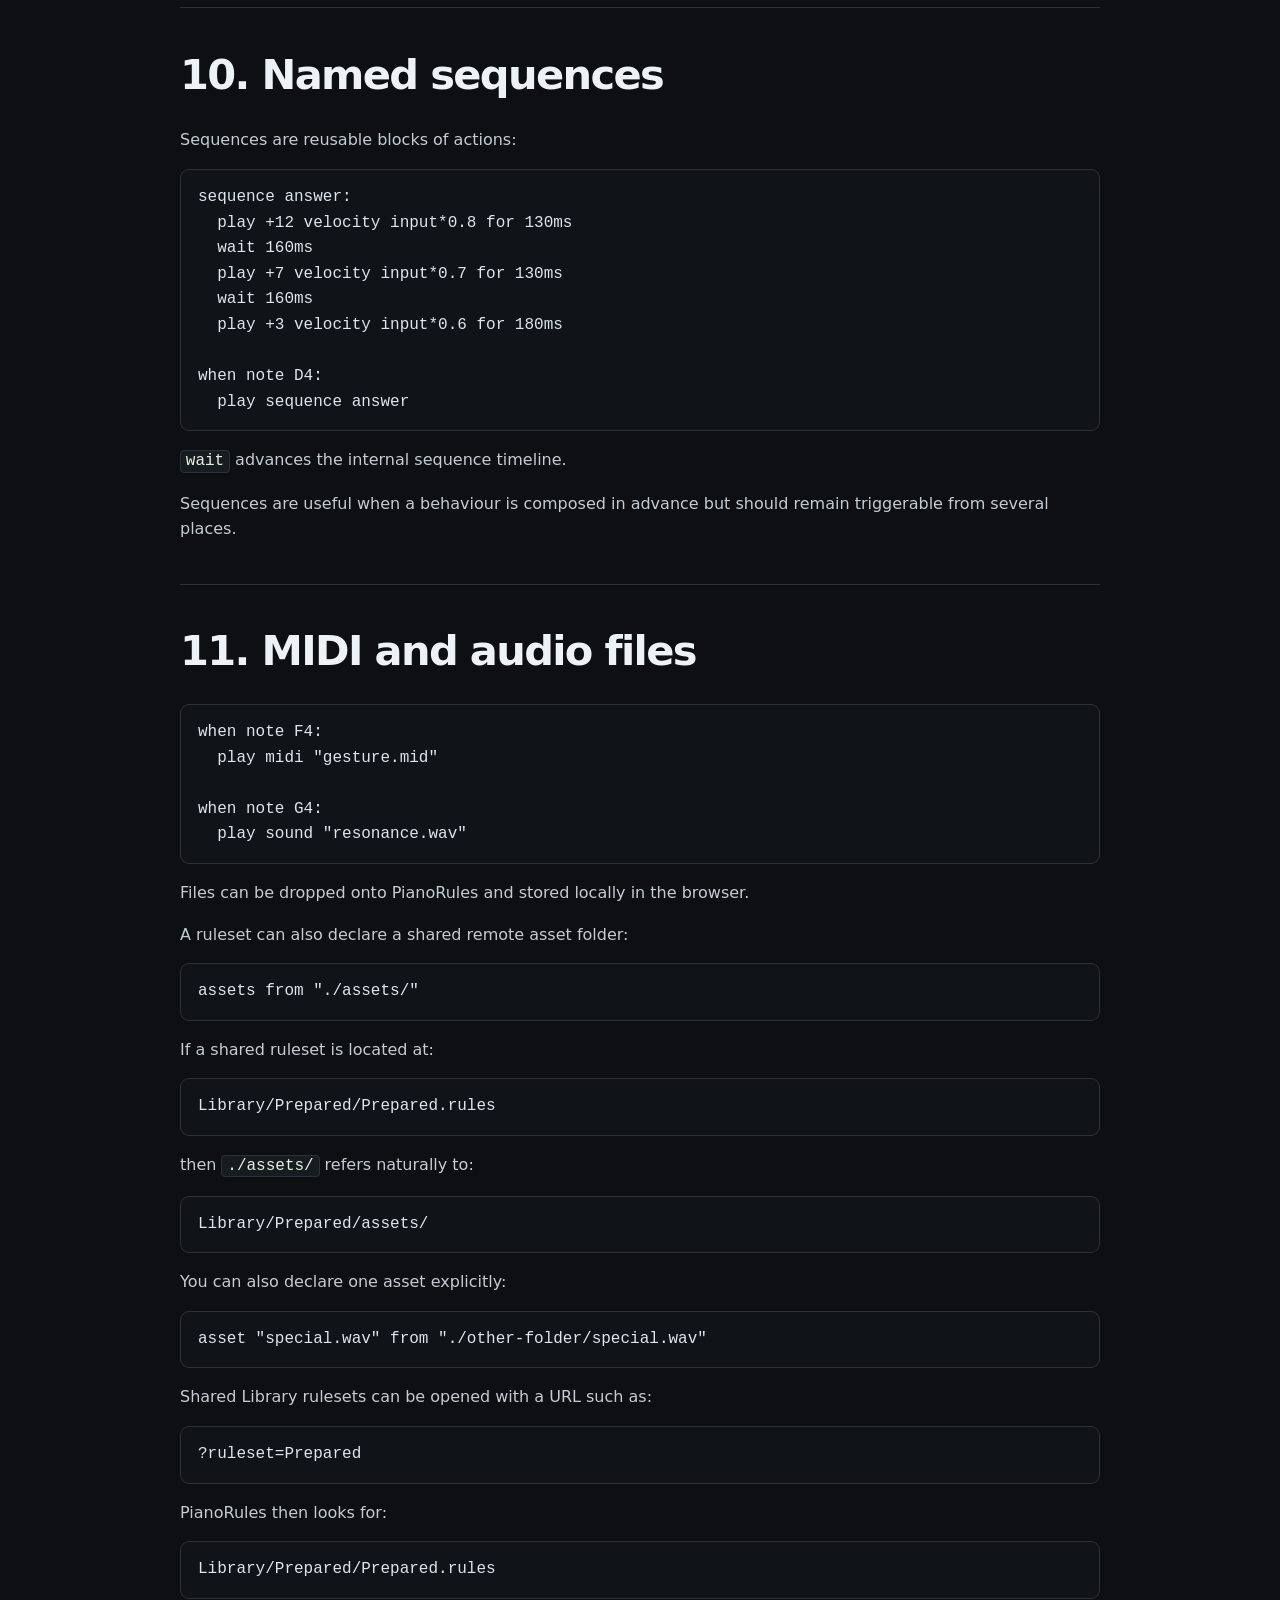
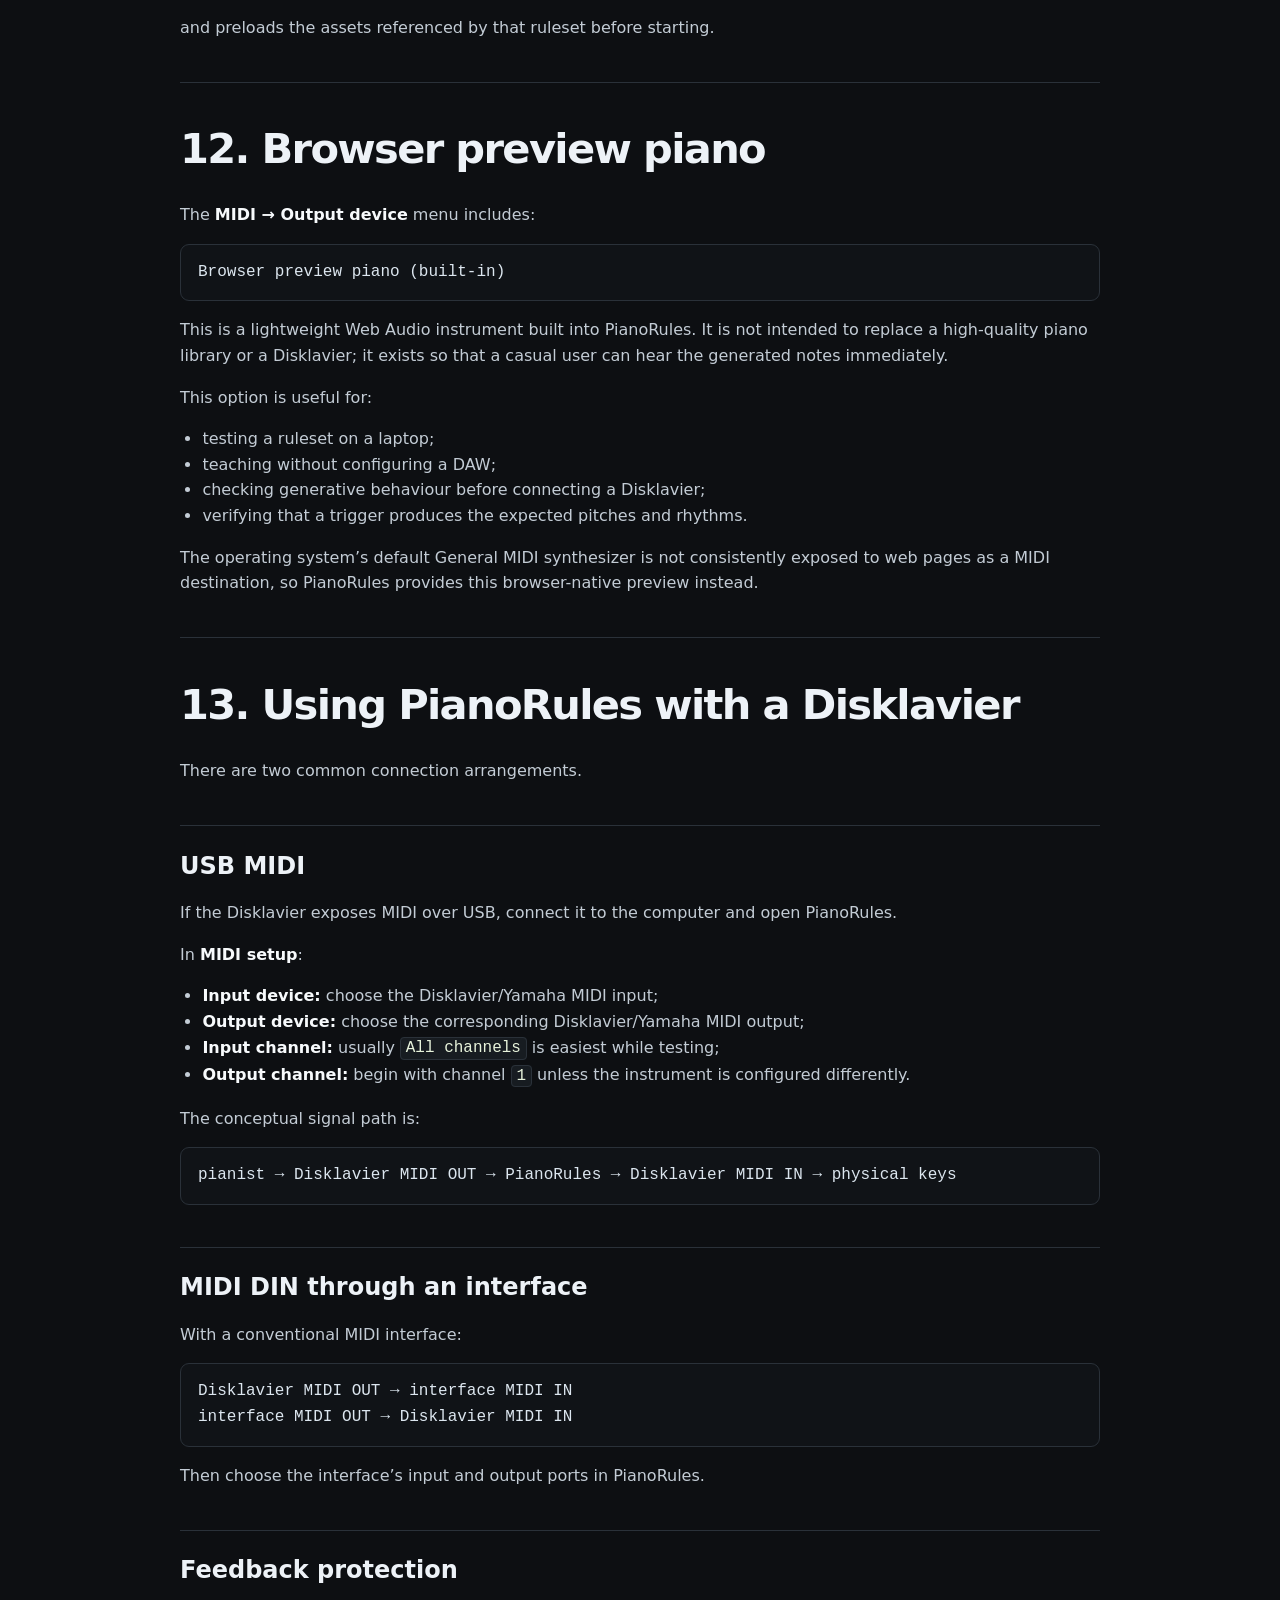
==== commit cc95d5eb: "Replace header with h1 for better semantics Updated header element to improve semantic structure." ====
--- a/docs/index.html
+++ b/docs/index.html
@@ -25,9 +25,7 @@
   <link rel="stylesheet" href="docs.css" />
 </head>
 <body>
-<header id="title-block-header">
-<h1 class="title">PianoRules - Musical Grammar</h1>
-</header>
+
 <h1 id="pianorules-musical-grammar">PianoRules — Musical Grammar</h1>
 <p>PianoRules is a browser-based language for creating relationships
 between a performer and a MIDI-capable instrument. It is designed to
